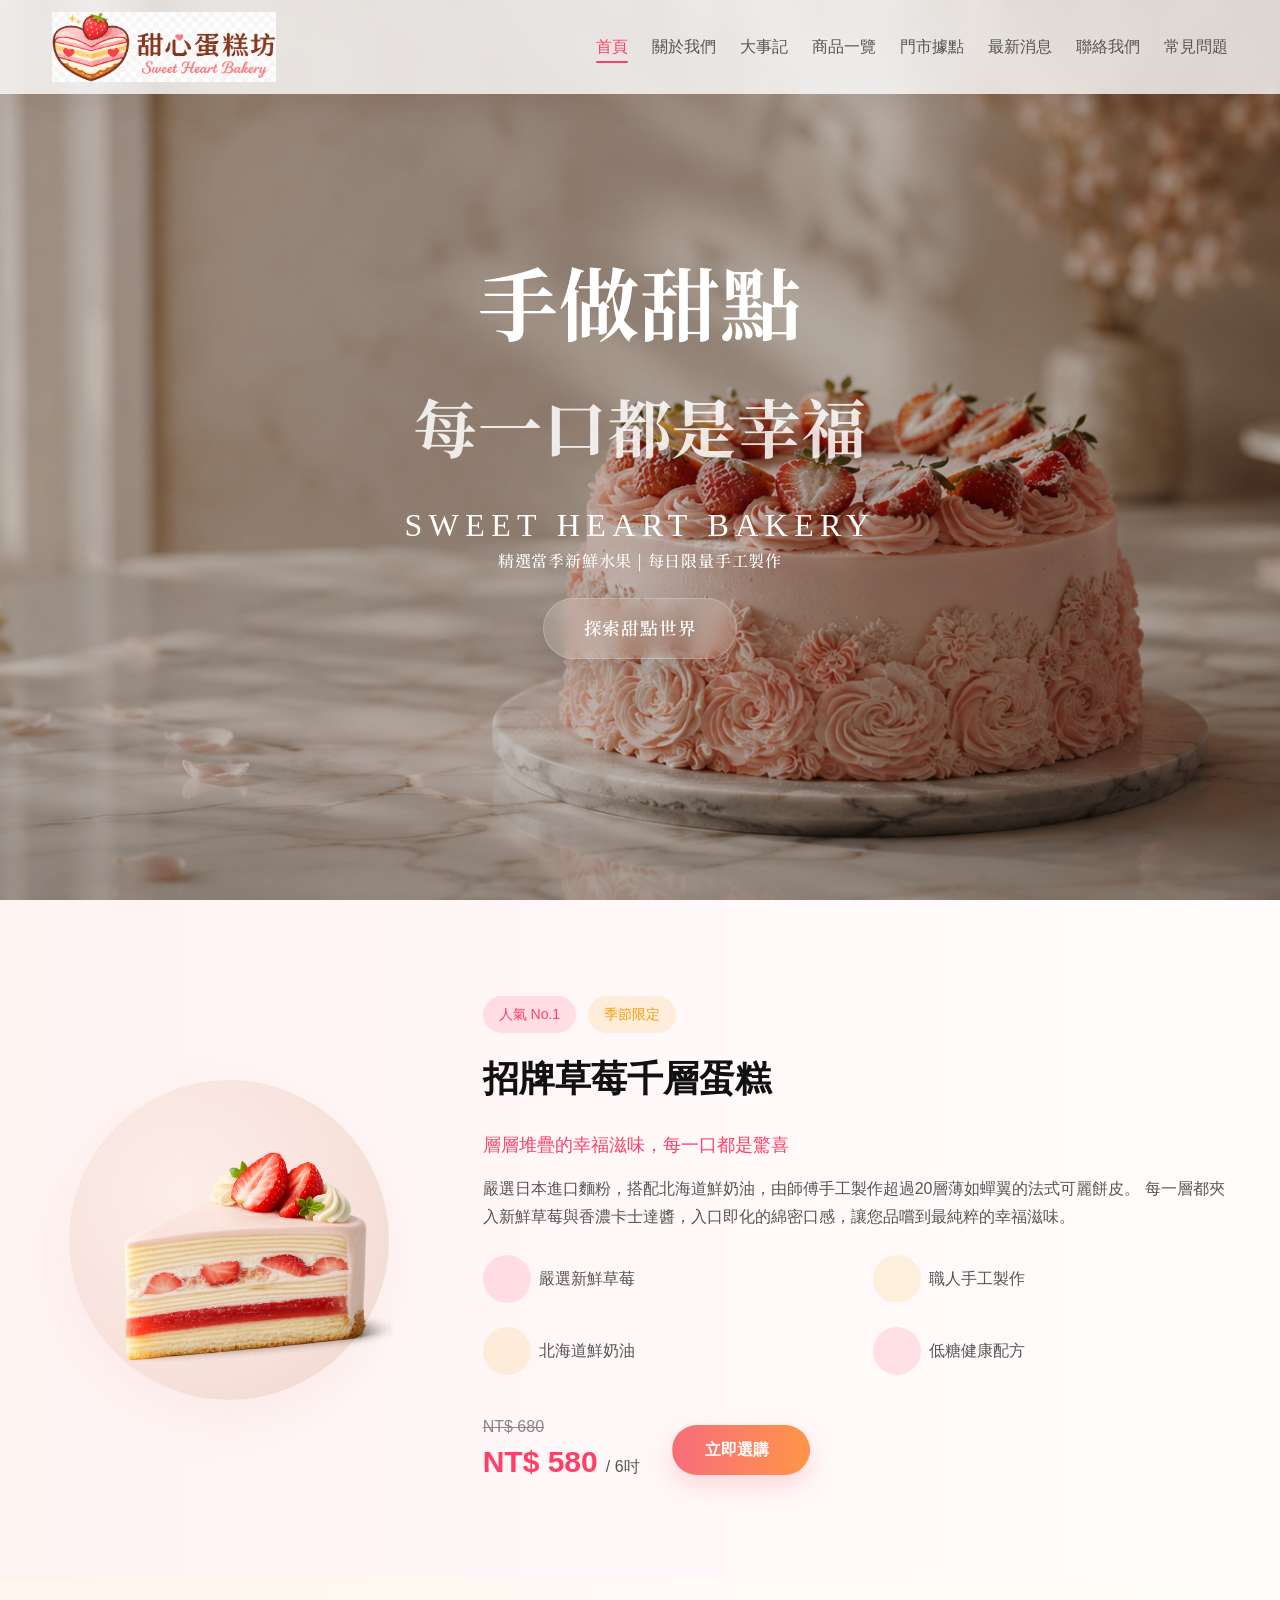
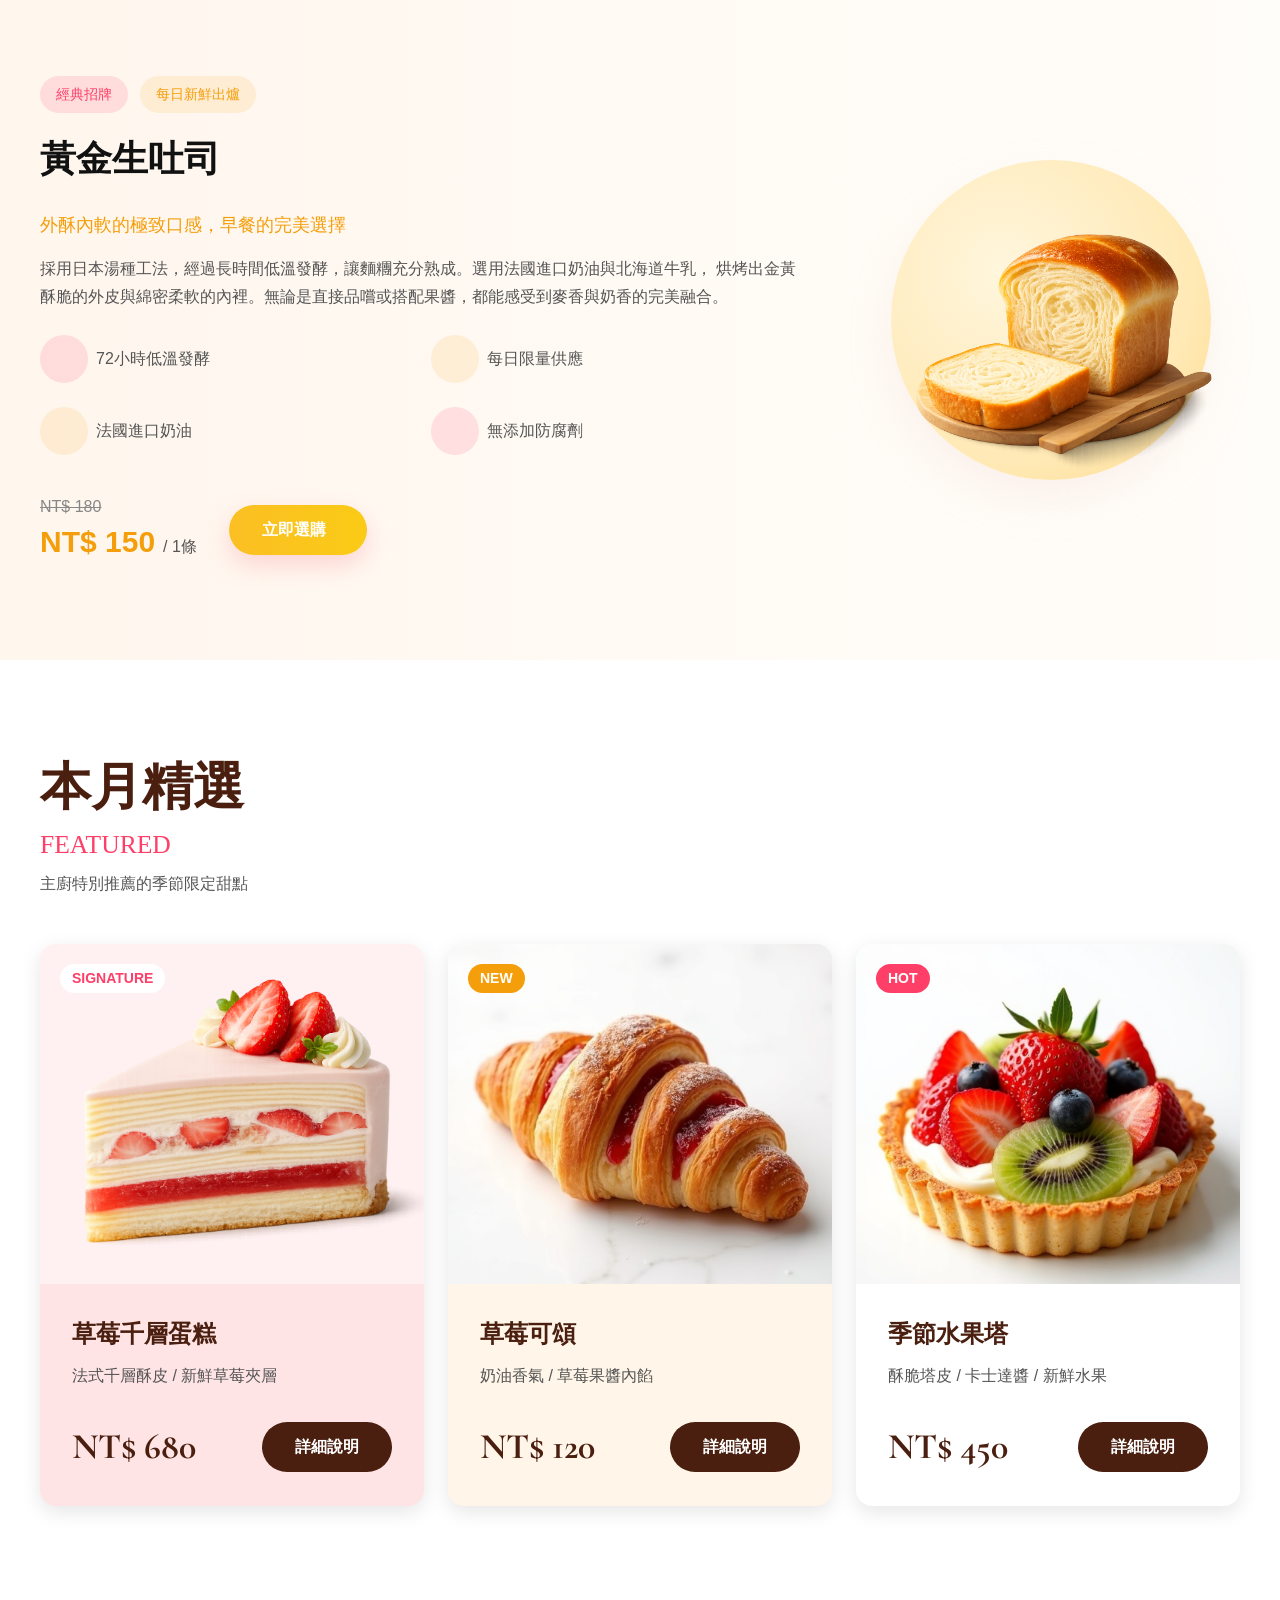
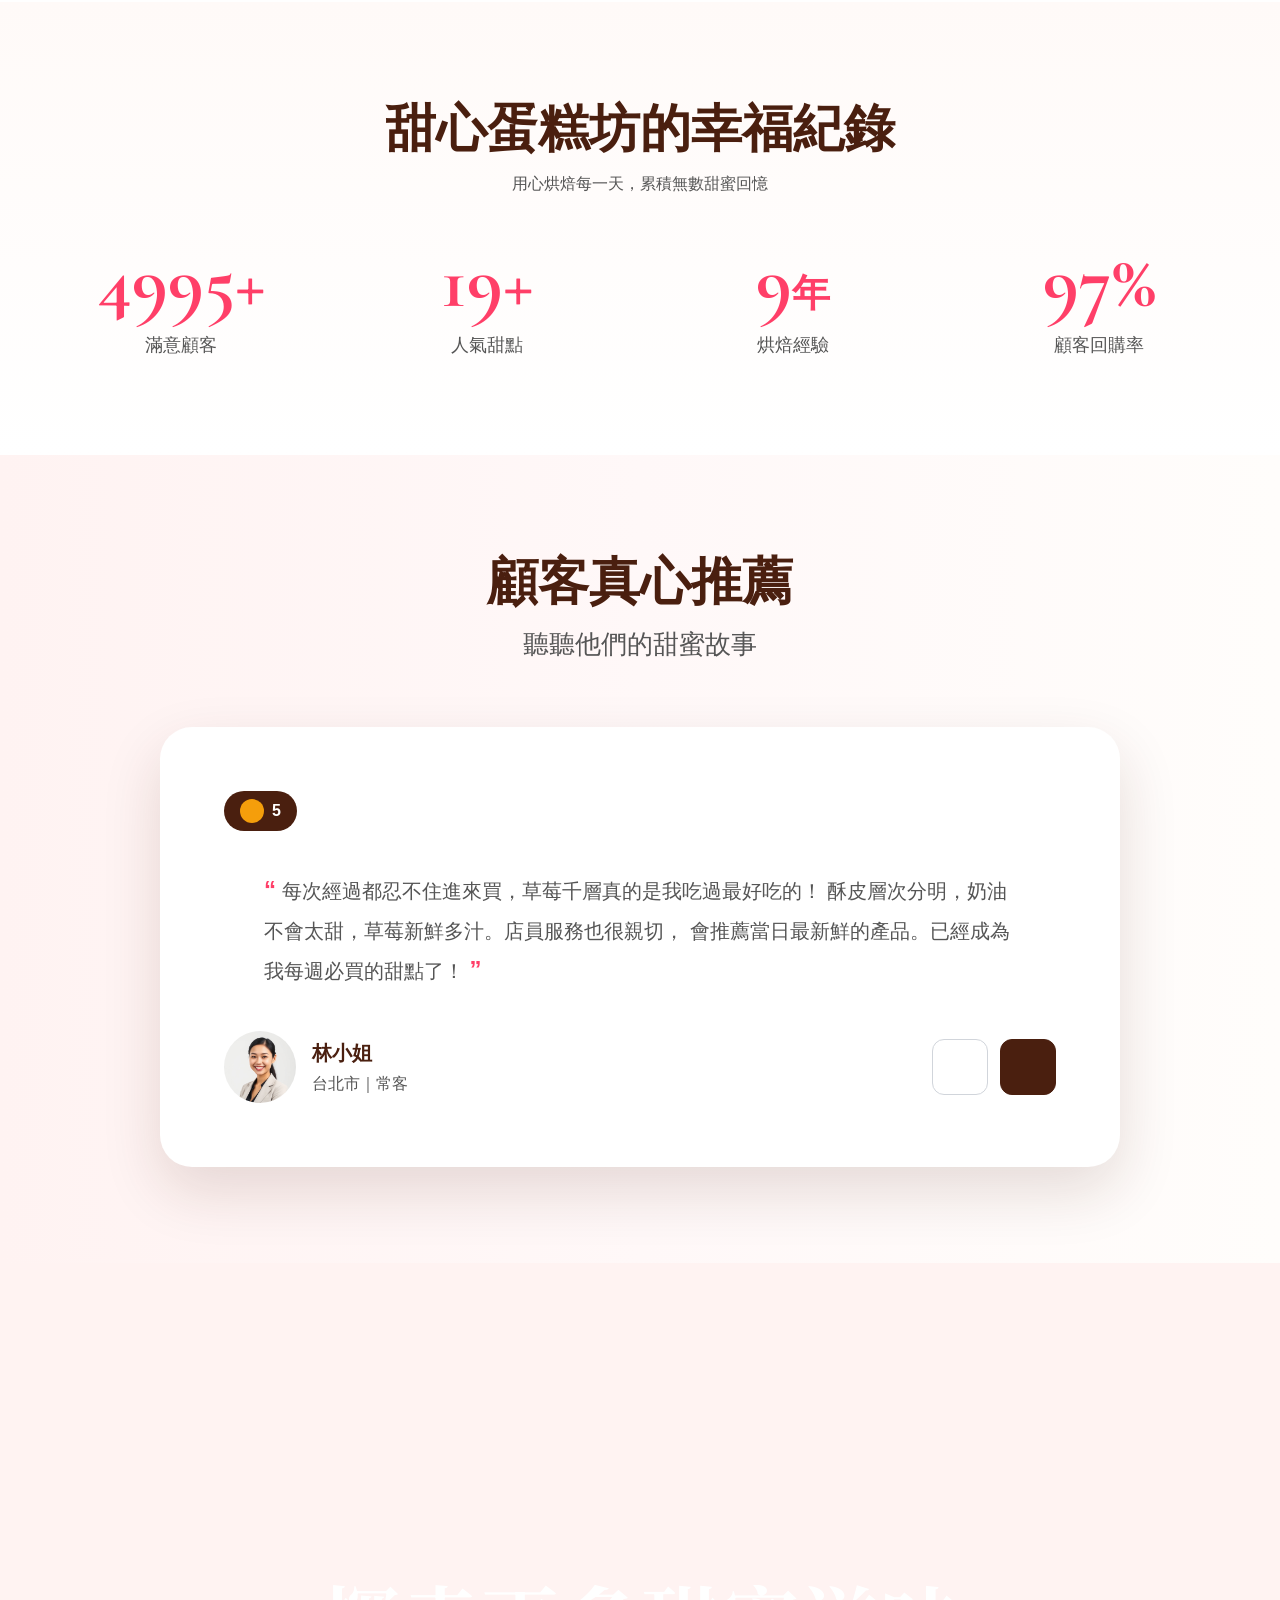
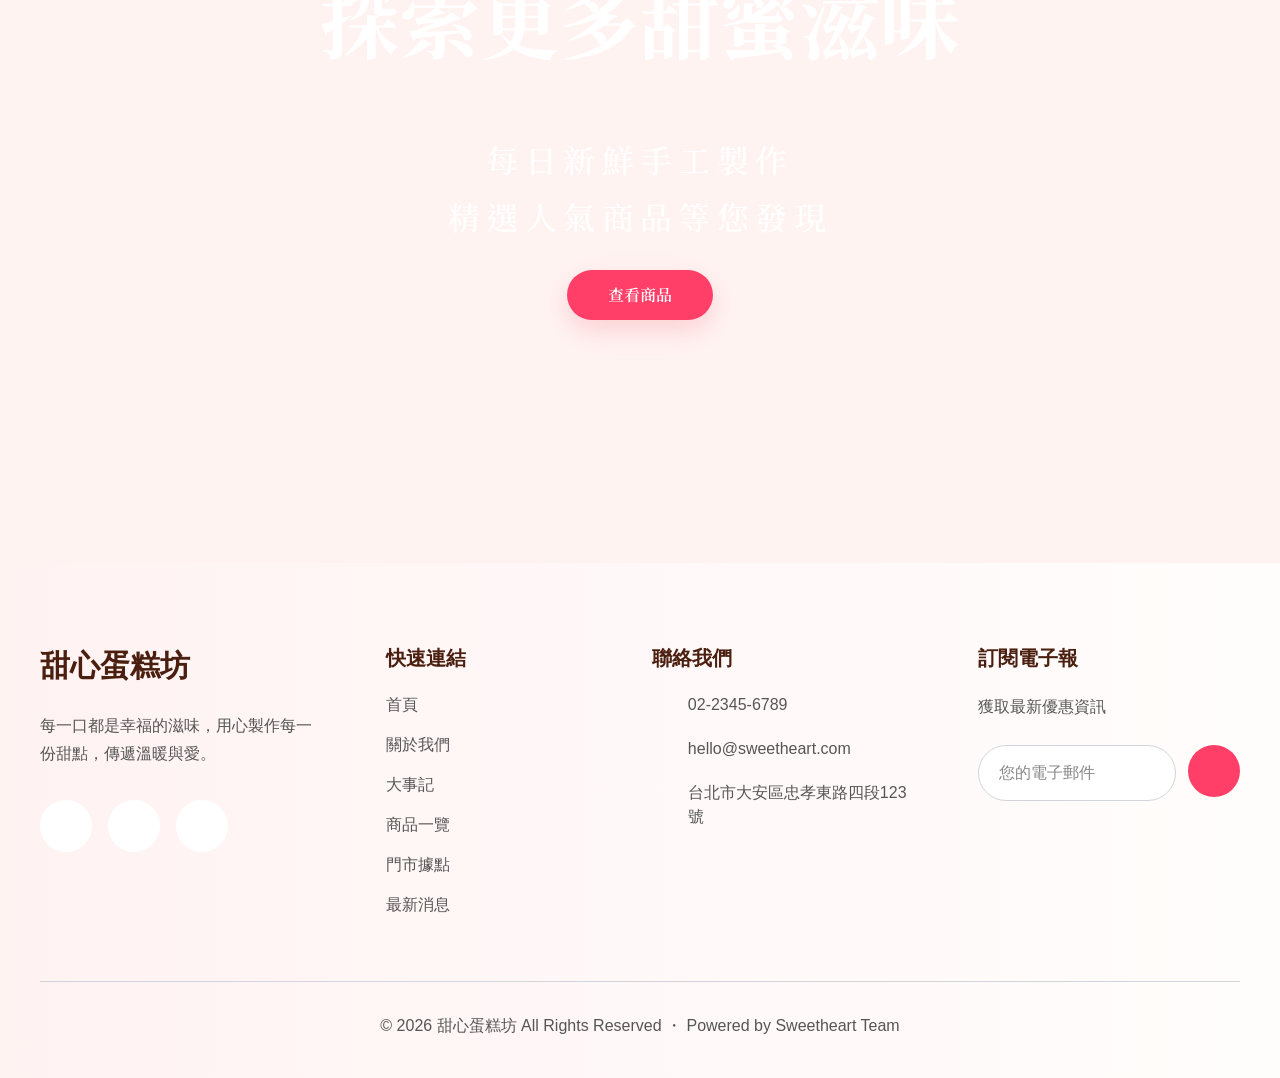
==== index.html @ 7828b0e6 "Sweet Heart Bakery 初始版本2026-06-26" ====
<!doctype html>
<html>

<head>
  <meta charset="utf-8">
  <title>甜心蛋糕坊｜Sweet Heart Bakery</title>
  <link rel="icon" href="images/logo-icon.png" type="image/x-icon">

  <!-- Google Font(下面這兩句意思是:等等要去 Google Fonts 拿東西，先幫我建立連線吧～) -->
  <link rel="preconnect" href="https://fonts.googleapis.com">
  <link rel="preconnect" href="https://fonts.gstatic.com" crossorigin>

  <!-- Google Font思源宋體 -->
  <link href="https://fonts.googleapis.com/css2?family=Noto+Serif+TC:wght@200..900&display=swap" rel="stylesheet">

  <!-- Google Font Playfair Display SC -->
  <link
    href="https://fonts.googleapis.com/css2?family=Cormorant+Garamond:ital,wght@0,700;1,700&family=Playfair+Display+SC:ital,wght@0,400;0,700;0,900;1,400;1,700;1,900&display=swap"
    rel="stylesheet">

  <!-- Google Font Cormorant Garamond -->
  <link href="https://fonts.googleapis.com/css2?family=Cormorant+Garamond:ital,wght@0,300..700;1,300..700&display=swap"
    rel="stylesheet">


  <link href="CSS/tokens.css" rel="stylesheet">
  <link href="CSS/base.css" rel="stylesheet">
  <link href="CSS/typography.css" rel="stylesheet">
  <link href="CSS/layout.css" rel="stylesheet">
  <link href="CSS/components.css" rel="stylesheet">
  <link href="CSS/utilities.css" rel="stylesheet">
  <link href="CSS/style.css" rel="stylesheet">

  <!-- Font Awesome icon -->
  <script src="https://kit.fontawesome.com/b0d15683e9.js" crossorigin="anonymous"></script>
  
  <script src="js/main.js" defer></script>

  <!-- 商品資料 -->
  <script src="js/products.js" defer></script>

  <!-- 商品資訊彈出框 -->
  <script src="js/modal.js" defer></script>

    <!-- 顧客評價 -->
  <script src="js/testimonials.js" defer></script>

  <!-- Scroll Reveal 滾動顯示動畫 -->
  <script src="js/scroll-reveal.js" defer></script>

  <!-- 統計數字計數器 -->
  <script src="js/stats-counter.js" defer></script>

  <!-- 有這句在電腦上預覽手機版網頁才能正常顯示 -->
  <meta name="viewport" content="width=device-width, initial-scale=1.0">

</head>

<body>

  <header class="site-header">
    <div class="container">
      <div class="site-header__inner">

        <a href="index.html" class="site-logo">
          <img src="images/logo.png" alt="甜心蛋糕坊">
        </a>

        <!-- 手機版選單切換按鈕 -->
        <button class="site-nav-toggle" type="button" aria-label="開啟選單">
          <span></span>
          <span></span>
          <span></span>
        </button>

        <nav class="site-nav" aria-label="主要導覽">
          <a href="index.html" class="site-nav__brand">
            <img src="images/logo-2.png" alt="甜心蛋糕坊">
          </a>
          <ul class="site-nav__list">
            <li><a href="index.html" class="is-active">首頁</a></li>
            <li><a href="about.html">關於我們</a></li>
            <li><a href="timeline.html">大事記</a></li>
            <li><a href="products.html">商品一覽</a></li>
            <li><a href="shop.html">門市據點</a></li>
            <li><a href="news.html">最新消息</a></li>
            <li><a href="contact.html">聯絡我們</a></li>
            <li><a href="faq.html">常見問題</a></li>
          </ul>

          <div class="site-nav__extra">
            <a href="products.html" class="btn btn-secondary site-nav__cta">
              立即訂購
              <i class="fa-solid fa-arrow-right"></i>
            </a>
            <div class="site-nav__social">
              <p class="site-nav__social-title">
                關注我們
              </p>
              <div class="site-nav__social-links">
                <a href="contact.html" aria-label="Facebook 尚未開放，請先透過聯絡我們詢問">
                  <i class="fa-brands fa-facebook-f"></i>
                </a>
                <a href="contact.html" aria-label="Instagram 尚未開放，請先透過聯絡我們詢問">
                  <i class="fa-brands fa-instagram"></i>
                </a>
                <a href="contact.html" aria-label="LINE 尚未開放，請先透過聯絡我們詢問">
                  <i class="fa-brands fa-line"></i>
                </a>
              </div>
            </div>
            <div class="site-nav__hours">
              <p class="site-nav__hours-title">
                營業時間
              </p>
              <p class="site-nav__hours-time">
                Mon - Sun
              </p>
              <p class="site-nav__hours-time">
                10:00 - 21:00
              </p>
            </div>
          </div>
        </nav>

      </div>
    </div>
  </header>

  <main>
    <!-- Hero -->
    <section>
      <div class="cover-section hero ls-wide ">
        <div class="hero-text">
          <h1 class="hero-title">手做甜點</h1>
          <h2 class="hero-subtitle">每一口都是幸福</h2>
          <p class="font-playfair hero-brand ls-widest">SWEET HEART BAKERY</p>
          <p class="hero-desc">精選當季新鮮水果 | 每日限量手工製作</p>
          <div class="hero-actions">
            <a href="#featured-products--strawberry" class="btn btn-primary rounded-pill glass">
              <i class="fa-solid fa-cake-candles"></i>探索甜點世界
              <i class="fa-solid fa-angle-down"></i>
            </a>
          </div>
        </div>
      </div>
    </section>

    <!-- 招牌草莓千層蛋糕 -->
    <section id="featured-products--strawberry" class="featured-product--strawberry section-lg reveal">
      <div class="container">
        <div class="split featured-product__layout">

          <div class="featured-product__image flex-1">
            <div class="product-circle product-circle--strawberry"></div>
            <img src="images/Strawberry-Crepe-Cake-Slices.png" alt="招牌草莓千層蛋糕">
          </div>

          <div class="featured-product__content flex-2">

            <div class="row gap-3">
              <span class="tag tag--primary--soft tag--text-primary">人氣&nbsp;No.1</span>
              <span class="tag tag--secondary--soft tag--text-secondary">季節限定</span>
            </div>

            <div class="featured-product__text">
              <h3 class="heading text-4xl mb-4">招牌草莓千層蛋糕</h3>
              <p class="text-lg fw-medium text-brand-primary">層層堆疊的幸福滋味，每一口都是驚喜</p>
              <p class="text-secondary lh-loose">嚴選日本進口麵粉，搭配北海道鮮奶油，由師傅手工製作超過20層薄如蟬翼的法式可麗餅皮。
                每一層都夾入新鮮草莓與香濃卡士達醬，入口即化的綿密口感，讓您品嚐到最純粹的幸福滋味。</p>
            </div>

            <ul class="product-features grid grid-2">
              <li><span class="feature-icon feature-icon--primary"><i class="fa-solid fa-seedling"></i></span>嚴選新鮮草莓
              </li>
              <li><span class="feature-icon feature-icon--secondary"><i
                    class="fa-solid fa-hand-holding-heart"></i></span>職人手工製作</li>
              <li><span class="feature-icon feature-icon--secondary"><i class="fa-solid fa-award"></i></span>北海道鮮奶油</li>
              <li><span class="feature-icon feature-icon--primary"><i class="fa-solid fa-heart"></i></span>低糖健康配方</li>
            </ul>

            <div class="featured-product__purchase">
              <div class="product-price">
                <span class="product-price__original">
                  NT$ 680
                </span>

                <div class="product-price__current">
                  <span class="product-price__amount text-brand-primary">
                    NT$ 580
                  </span>

                  <span class="product-price__size">
                    / 6吋
                  </span>
                </div>
              </div>

              <a href="products.html" class="btn btn-primary btn-gradient btn-gradient--strawberry">
                立即選購
                <i class="fa-solid fa-arrow-right"></i>
              </a>
            </div>
          </div>
        </div>
      </div>
    </section>

    <!-- 黃金生吐司 -->
    <section class="featured-product--toast section-lg reveal">
      <div class="container">
        <div class="split split-reverse featured-product__layout">

          <div class="featured-product__image flex-1">
            <div class="product-circle product-circle--toast"></div>
            <img src="images/Golden-Toast.png" alt="黃金生吐司">
          </div>

          <div class="featured-product__content flex-2">

            <div class="row gap-3">
              <span class="tag tag--primary--soft tag--text-primary">經典招牌</span>
              <span class="tag tag--secondary--soft tag--text-secondary">每日新鮮出爐</span>
            </div>

            <div class="featured-product__text">
              <h3 class="heading text-4xl mb-4">黃金生吐司</h3>
              <p class="text-lg fw-medium text-brand-secondary">外酥內軟的極致口感，早餐的完美選擇</p>
              <p class="text-secondary lh-loose">採用日本湯種工法，經過長時間低溫發酵，讓麵糰充分熟成。選用法國進口奶油與北海道牛乳，
                烘烤出金黃酥脆的外皮與綿密柔軟的內裡。無論是直接品嚐或搭配果醬，都能感受到麥香與奶香的完美融合。</p>
            </div>

            <ul class="product-features grid grid-2">
              <li><span class="feature-icon feature-icon--primary"><i
                    class="fa-solid fa-alarm-clock"></i></span>72小時低溫發酵
              </li>
              <li><span class="feature-icon feature-icon--secondary"><i class="fa-solid fa-sun"></i></span>每日限量供應</li>
              <li><span class="feature-icon feature-icon--secondary"><i class="fa-solid fa-award"></i></span>法國進口奶油</li>
              <li><span class="feature-icon feature-icon--primary"><i class="fa-solid fa-wheat-awn"></i></span>無添加防腐劑
              </li>
            </ul>

            <div class="featured-product__purchase">
              <div class="product-price">
                <span class="product-price__original">
                  NT$ 180
                </span>

                <div class="product-price__current">
                  <span class="product-price__amount text-brand-secondary">
                    NT$ 150
                  </span>

                  <span class="product-price__size">
                    / 1條
                  </span>
                </div>
              </div>

              <a href="products.html" class="btn btn-primary btn-gradient btn-gradient--toast">
                立即選購
                <i class="fa-solid fa-arrow-right"></i>
              </a>
            </div>
          </div>
        </div>
      </div>
    </section>

    <!-- 本月精選 -->
    <section class="monthly-featured section-lg reveal">
      <div class="container">

        <div class="monthly-featured__header">
          <h2 class="heading section-title">本月精選</h2>
          <p class="font-playfair monthly-featured__en">FEATURED</p>
          <p class="monthly-featured__desc">主廚特別推薦的季節限定甜點</p>
        </div>

        <div class="grid grid-3">
          <article class="product-card product-card--pink" data-product="layer-cake-strawberry">
            <span class="product-card__tag tag--white tag--text-primary">SIGNATURE</span>

            <div class="product-card__image">
              <img src="images/Strawberry-Crepe-Cake-Slices.png" alt="草莓千層蛋糕">
            </div>

            <div class="product-card__body">
              <h3 class="product-card__title">草莓千層蛋糕</h3>
              <p class="product-card__desc">法式千層酥皮 / 新鮮草莓夾層</p>

              <div class="product-card__footer">
                <span class="product-card__price">NT$ 680</span>
                <button type="button" class="btn btn-primary product-card__btn">詳細說明</button>
              </div>
            </div>
          </article>

          <article class="product-card product-card--cream" data-product="croissant-strawberry">
            <span class="product-card__tag tag--secondary-solid tag--text-white">NEW</span>

            <div class="product-card__image">
              <img src="images/Strawberry-Croissant.jpg" alt="草莓可頌">
            </div>

            <div class="product-card__body">
              <h3 class="product-card__title">草莓可頌</h3>
              <p class="product-card__desc">奶油香氣 / 草莓果醬內餡</p>

              <div class="product-card__footer">
                <span class="product-card__price">NT$ 120</span>
                <button type="button" class="btn btn-primary product-card__btn">詳細說明</button>
              </div>
            </div>
          </article>

          <article class="product-card" data-product="tower-seasonal-fruit">
            <span class="product-card__tag tag--primary-solid tag--text-white">HOT</span>

            <div class="product-card__image">
              <img src="images/Seasonal-fruit-tower.jpg" alt="季節水果塔">
            </div>

            <div class="product-card__body">
              <h3 class="product-card__title">季節水果塔</h3>
              <p class="product-card__desc">酥脆塔皮 / 卡士達醬 / 新鮮水果</p>

              <div class="product-card__footer">
                <span class="product-card__price">NT$ 450</span>
                <button type="button" class="btn btn-primary product-card__btn">詳細說明</button>
              </div>
            </div>
          </article>

        </div>
      </div>
    </section>

    <!-- 統計數字 -->
    <section class="stats section-lg">
      <div class="container">

        <div class="stats__header text-center">
          <h2 class="heading section-title">
            甜心蛋糕坊的<span class="mobile-break">幸福紀錄</span>
          </h2>

          <p class="stats__desc text-secondary">
            用心烘焙每一天，累積無數甜蜜回憶
          </p>
        </div>

        <div class="grid grid-4 stats__grid">

          <article class="stats-card">
            <div class="stats-card__number stats-card__number--plus" data-target="5000">
              0
            </div>
            <p class="stats-card__label">滿意顧客</p>
          </article>

          <article class="stats-card">
            <div class="stats-card__number stats-card__number--plus" data-target="20">
              0
            </div>
            <p class="stats-card__label">人氣甜點</p>
          </article>

          <article class="stats-card">
            <div class="stats-card__number stats-card__number--year" data-target="10">
              0
            </div>
            <p class="stats-card__label">烘焙經驗</p>
          </article>

          <article class="stats-card">
            <div class="stats-card__number stats-card__number--percent" data-target="98">
              0
            </div>
            <p class="stats-card__label">顧客回購率</p>
          </article>

        </div>

      </div>
    </section>

    <!-- 顧客評價 -->
    <section class="testimonials section-lg reveal">
      <div class="container">

        <div class="testimonials__header text-center">
          <h2 class="heading section-title">顧客真心推薦</h2>
          <p class="testimonials__desc text-secondary">聽聽他們的甜蜜故事</p>
        </div>

        <article class="testimonial-card">
          <div class="testimonial-card__rating">
            <span class="testimonial-card__star">
              <i class="fa-solid fa-star"></i>
            </span>
            <span id="testimonial-rating">5</span>
          </div>

          <blockquote id="testimonial-text" class="testimonial-card__text">
            每次經過都忍不住進來買，草莓千層真的是我吃過最好吃的！
            酥皮層次分明，奶油不會太甜，草莓新鮮多汁。店員服務也很親切，
            會推薦當日最新鮮的產品。已經成為我每週必買的甜點了！
          </blockquote>

          <div class="testimonial-card__footer between">
            <div class="testimonial-customer">
              <img id="testimonial-avatar" class="testimonial-customer__avatar" src="images/customer-01.jpg"
                alt="顧客林小姐">

              <div>
                <h3 id="testimonial-name" class="testimonial-customer__name">林小姐</h3>
                <p id="testimonial-meta" class="testimonial-customer__meta text-secondary">台北市｜常客</p>
              </div>
            </div>

            <div class="testimonial-controls row gap-3">
              <button id="testimonial-prev" class="testimonial-control" type="button" aria-label="上一則推薦">
                <i class="fa-solid fa-arrow-left"></i>
              </button>

              <button id="testimonial-next" class="testimonial-control testimonial-control--next" type="button"
                aria-label="下一則推薦">
                <i class="fa-solid fa-arrow-right"></i>
              </button>
            </div>
          </div>
        </article>

      </div>
    </section>

    <!-- 首頁 CTA 區塊 (Call To Action) 引導購買  (目前暫無購買選項) -->
    <section class="cover-section cta-banner section-lg">
      <div class="container">
        <div class="cta-banner-text">
          <h1 class="cta-banner-title">探索更多甜蜜滋味</h1>
          <p class="cta-banner-subtitle">每日新鮮手工製作</p>
          <p class="cta-banner-subtitle">精選人氣商品等您發現</p>
          <div class="cta-banner-actions">
            <a href="products.html" class="btn btn-primary rounded-pill btn-gradient">
              <i class="fa-solid fa-cake-candles"></i>查看商品
              <i class="fa-solid fa-angle-right"></i>
            </a>
          </div>
        </div>
      </div>
    </section>
  </main>

  <!-- 頁尾 -->
  <footer class="site-footer">
    <div class="container">

      <div class="site-footer__grid">

        <div class="site-footer__brand">
          <h2 class="site-footer__title">甜心蛋糕坊</h2>
          <p class="site-footer__desc">
            每一口都是幸福的滋味，用心製作每一份甜點，傳遞溫暖與愛。
          </p>

          <div class="site-footer__socials">
            <a href="contact.html" aria-label="Facebook 尚未開放，請先透過聯絡我們詢問"><i class="fa-brands fa-facebook-f"></i></a>
            <a href="contact.html" aria-label="Instagram 尚未開放，請先透過聯絡我們詢問"><i class="fa-brands fa-instagram"></i></a>
            <a href="contact.html" aria-label="LINE 尚未開放，請先透過聯絡我們詢問"><i class="fa-brands fa-line"></i></a>
          </div>
        </div>

        <div>
          <h3 class="site-footer__heading">快速連結</h3>
          <ul class="site-footer__links">
            <li><a href="index.html">首頁</a></li>
            <li><a href="about.html">關於我們</a></li>
            <li><a href="timeline.html">大事記</a></li>
            <li><a href="products.html">商品一覽</a></li>
            <li><a href="shop.html">門市據點</a></li>
            <li><a href="news.html">最新消息</a></li>
          </ul>
        </div>

        <div>
          <h3 class="site-footer__heading">聯絡我們</h3>
          <ul class="site-footer__contact">
            <li><i class="fa-solid fa-phone"></i><span>02-2345-6789</span></li>
            <li><i class="fa-regular fa-envelope"></i><span>hello@sweetheart.com</span></li>
            <li><i class="fa-solid fa-location-dot"></i><span>台北市大安區忠孝東路四段123號</span></li>
          </ul>
        </div>

        <div>
          <h3 class="site-footer__heading">訂閱電子報</h3>
          <p class="site-footer__desc">獲取最新優惠資訊</p>

          <form class="site-footer__form">
            <input class="site-footer__input" type="email" placeholder="您的電子郵件">
            <button type="submit" aria-label="送出訂閱">
              <i class="fa-solid fa-arrow-right"></i>
            </button>
          </form>
        </div>

      </div>

      <div class="site-footer__bottom">
        © 2026 甜心蛋糕坊 All Rights Reserved ・ Powered by Sweetheart Team
      </div>

    </div>
  </footer>

  <!-- 電子報訂閱成功提示框 -->
  <div class="newsletter-modal" id="newsletter-modal" aria-hidden="true">
    <div class="newsletter-modal__overlay"></div>
    <div class="newsletter-modal__content">
      <button class="newsletter-modal__close" type="button" aria-label="關閉通知">
        <i class="fa-solid fa-xmark"></i>
      </button>
      <div class="newsletter-modal__icon">🍓</div>
  
      <h2 class="newsletter-modal__title">感謝訂閱！</h2>
      <p class="newsletter-modal__text">
        新品上市與優惠資訊將第一時間通知您。
      </p>
      <button class="btn btn-primary newsletter-modal__btn" type="button">
        確定
      </button>
    </div>
  </div>

  <!-- Product Modal 商品詳細視窗 -->
  <div class="modal" id="product-modal" aria-hidden="true">

    <!-- 背景遮罩 -->
    <div class="modal__overlay"></div>

    <!-- Modal內容 -->
    <div class="modal__content">


      <!-- 關閉按鈕 -->
      <button type="button" class="modal__close" aria-label="關閉視窗">
        <i class="fa-solid fa-xmark"></i>
      </button>

      <!-- 左側圖片 -->
      <div class="modal__image">
        <img id="modal-image" src="" alt="">
      </div>

      <!-- 右側內容 -->
      <div class="modal__body">
        <h2 id="modal-title" class="modal__title">
        </h2>
        <p id="modal-subtitle" class="modal__subtitle">
        </p>

        <!-- 尺寸 -->
        <div class="modal__size">
          <span id="modal-size" class="tag tag--primary--soft tag--text-primary">
          </span>
        </div>

        <!-- 價格 -->
        <p id="modal-price" class="modal__price">
        </p>

        <!-- 商品說明 -->
        <div class="modal__section">
          <h3 class="modal__section-title">
            <i class="fa-solid fa-circle-info"></i>
            商品說明
          </h3>
          <p id="modal-description" class="modal__description">
          </p>
        </div>

        <!-- 主要成分 -->
        <div class="modal__section">
          <h3 class="modal__section-title">
            <i class="fa-solid fa-list"></i>
            主要成分
          </h3>
          <div id="modal-ingredients" class="modal__ingredients">
          </div>
        </div>

        <!-- 按鈕 -->
        <div class="modal__actions">

          <a href="contact.html" class="btn btn-secondary">
            <i class="fa-solid fa-cart-shopping"></i>
            預約取貨
          </a>

          <a href="contact.html" class="btn btn-primary">
            <i class="fa-solid fa-envelope-open"></i>
            客製詢問
          </a>

        </div>
      </div>
    </div>
  </div>
</body>

</html>
---- CSS/tokens.css ----
:root {
    /* 字級變數 */
    --text-sm: 0.875rem;
    --text-base: 1rem;
    --text-lg: 1.125rem;
    --text-xl: 1.25rem;
    --text-2xl: 1.5rem;
    --text-3xl: 1.875rem;
    --text-4xl: 2.25rem;
    --text-5xl: 3rem;
    --text-6xl: 4rem;

    /* 字重變數 */
    --fw-regular: 400;
    --fw-medium: 500;
    --fw-semibold: 600;
    --fw-bold: 700;

    /* 行高變數 */
    --lh-tight: 1.2;
    --lh-snug: 1.35;
    --lh-normal: 1.5;
    --lh-loose: 1.75;

    /* 字距變數 */
    --ls-tightest: -0.04em;
    --ls-tight: -0.02em;
    --ls-normal: 0;
    --ls-wide: 0.05em;
    --ls-wider: 0.1em;
    --ls-widest: 0.2em;

    /* 字體變數 */
    --font-sans: "Noto Sans TC", "PingFang TC", sans-serif;
    --font-serif: "Noto Serif TC", serif;

    /* 文字顏色變數 */
    /* 主要文字 */
    --text-primary: #111111;

    /* 次要文字 */
    --text-secondary: #555555;

    /* 輔助說明 */
    --text-muted: #888888;

    /* 深底用 */
    --text-inverse: #ffffff;

    /* 柔和白字 */
    --text-white-soft: rgba(255, 255, 255, 0.85);

    /* 更淡白字 */
    --text-white-muted: rgba(255, 255, 255, 0.7);


    /* 間距數值,1rem=16px */
    --space-0: 0;
    --space-1: 0.25rem;
    --space-2: 0.5rem;
    --space-3: 0.75rem;
    --space-4: 1rem;
    --space-5: 1.25rem;
    --space-6: 1.5rem;
    --space-8: 2rem;
    --space-10: 2.5rem;
    --space-12: 3rem;
    --space-16: 4rem;
    --space-20: 5rem;
    --space-24: 6rem;


    /* 圓角變數 */
    --radius-none: 0px;
    --radius-xs: 2px;
    --radius-sm: 4px;
    --radius-md: 8px;
    --radius-lg: 12px;
    --radius-xl: 16px;
    --radius-pill: 9999px;

    /* 毛玻璃效果 */
    /* 背景上不透明程度 */
    --glass-bg: rgba(255, 255, 255, 0.12);

    /* 玻璃元件邊緣反光程度 */
    --glass-border: rgba(255, 255, 255, 0.2);

    /* 玻璃模糊程度 */
    --glass-blur-sm: 4px;
    --glass-blur-md: 10px;
    --glass-blur-lg: 20px;


    /* 控件高度變數、按鈕、輸入框等等 */
    --control-h-sm: 36px;
    --control-h-md: 44px;
    --control-h-lg: 52px;

    /* 邊框寬度變數 */
    --border-w: 1px;

    /* 陰影變數 */
    --shadow-sm: 0 1px 2px rgba(0, 0, 0, .06);
    --shadow-md: 0 6px 20px rgba(0, 0, 0, .10);

    /* 網站顏色系統(根據每個網站不同可修改) */
    /* 主要顏色、按鈕色、標題文字色 */
    --color-primary: #ff3f68;
    --color-primary-hover: #f42f5b;
    --color-primary-active: #d91f49;

    --color-secondary: #f59e0b;
    --color-secondary-hover: #ea8a00;
    --color-secondary-active: #c76f00;

    --color-tertiary: #4a1f0f;
    --color-tertiary-hover: #623018;
    --color-tertiary-active: #7a3f1d;


    /* tag淡底顏色 */
    --color-primary-soft: rgba(255, 63, 104, 0.14);
    --color-secondary-soft: rgba(245, 158, 11, 0.12);
    --color-tertiary-soft: rgba(74, 31, 15, 0.12);

    /* 背景色 */
    --color-bg: #fff3f2;
    --color-bg-secondary: #ffe4e6;
    --color-bg-tertiary: #fff5e8;

    /* 邊框顏色 */
    --color-border: #d1d5db;

    /* 焦點環寬度變數:點到的時候會有的框 */
    --focus-ring: 3px;

    /* 全站 focus-visible 顏色(通常用在按Tab鍵出現的框顏色) */
    --color-focus: rgba(244, 63, 94, 0.35);

    /* 小亮點顏色 */
    --color-accent: #a855f7;
    --color-accent-secondary: #14b8a6;

    /* 其他顏色 */
    --color-danger: #ef4444;
    --color-warning: #f59e0b;
    --color-success: #10b981;

    /* 表單提示字顏色 */
    --color-placeholder: #9a9a9a;

    /* 表單 disabled 背景色 */
    --color-disabled-bg: #f6f6f6;



    --white: #ffffff;
    --black: #000000;

    /* container內距 */
    --container-padding: var(--space-4);
    /* 手機 */
}

@media (min-width: 768px) {
    :root {
        --container-padding: var(--space-6);
        /* 平板 */
    }
}

@media (min-width: 1024px) {
    :root {
        --container-padding: var(--space-8);
        /* 桌機 */
    }
}

@media (min-width: 1280px) {
    :root {
        --container-padding: var(--space-10);
        /* 大桌機 */
    }
}
---- CSS/base.css ----
/* base.css：全站起跑線（不靠 class 也要成立） */

html {
    box-sizing: border-box;
    -webkit-text-size-adjust: 100%;

    /* 滾動行為:平滑 */
    scroll-behavior: smooth;
}

*,
*::before,
*::after {
    box-sizing: inherit;
}

body {
    min-height: 100vh;

    margin: 0;
    padding: 0;

    font-family: var(--font-sans);
    font-weight: var(--fw-regular);
    line-height: var(--lh-normal);

    color: var(--text-primary);
    background: var(--color-bg);
}

/* 常見文字元素：避免預設 margin 把版面撐爆 */
h1,
h2,
h3,
h4,
h5,
h6,
p {
    margin: 0;
}

/* 列表：避免預設縮排干擾 layout（要不要點點你可以再決定） */
ul,
ol {
    margin: 0;
    padding: 0;
    list-style: none;
}

/* 圖片/媒體：避免爆版 + 去掉底部神秘空白 */
img,
svg,
video,
canvas {
    max-width: 100%;
    height: auto;
    display: block;
}

/* 表單元素：跟文字一致（你 components.css 已經寫得很完整，這裡只做基底） */
button,
input,
select,
textarea {
    font: inherit;
    color: inherit;
}

/* 連結：先統一基底（是否底線由 typography / utilities 決定） */
a {
    color: inherit;
    text-decoration: none;
}

/* 表格：常見預設 */
table {
    border-collapse: collapse;
}

/* 鍵盤焦點：全站一致的可用性基底
   元件若有更細緻的 focus（例如 .btn:focus-visible），會覆蓋這個 */
:focus-visible {
    outline: var(--focus-ring) solid var(--color-focus);
    outline-offset: 2px;
}

/* 尊重使用者偏好：減少動畫（你 btn/card 有 transition，這樣會更友善） */
@media (prefers-reduced-motion: reduce) {

    *,
    *::before,
    *::after {
        animation-duration: 0.01ms !important;
        animation-iteration-count: 1 !important;
        transition-duration: 0.01ms !important;
        scroll-behavior: auto !important;
    }
}
---- CSS/typography.css ----
/* 字級樣式 */
.text-sm {
    font-size: var(--text-sm);
}

.text-base {
    font-size: var(--text-base);
}

.text-lg {
    font-size: var(--text-lg);
}

.text-xl {
    font-size: var(--text-xl);
}

.text-2xl {
    font-size: var(--text-2xl);
}

.text-3xl {
    font-size: var(--text-3xl);
}

.text-4xl {
    font-size: var(--text-4xl);
}

.text-5xl {
    font-size: var(--text-5xl);
}

.text-6xl {
    font-size: var(--text-6xl);
}

/* 字重樣式 */
.fw-regular {
    font-weight: var(--fw-regular);
}

.fw-medium {
    font-weight: var(--fw-medium);
}

.fw-semibold {
    font-weight: var(--fw-semibold);
}

.fw-bold {
    font-weight: var(--fw-bold);
}

/* 行高樣式 */
.lh-tight {
    line-height: var(--lh-tight);
}

.lh-snug {
    line-height: var(--lh-snug);
}

.lh-normal {
    line-height: var(--lh-normal);
}

.lh-loose {
    line-height: var(--lh-loose);
}

/* 字距樣式 */
.ls-tightest {
    letter-spacing: var(--ls-tightest);
}

.ls-tight {
    letter-spacing: var(--ls-tight);
}

.ls-normal {
    letter-spacing: var(--ls-normal);
}

.ls-wide {
    letter-spacing: var(--ls-wide);
}

.ls-wider {
    letter-spacing: var(--ls-wider);
}

.ls-widest {
    letter-spacing: var(--ls-widest);
}

/* 字體樣式 */
.font-sans {
    font-family: var(--font-sans);
}

.font-serif {
    font-family: var(--font-serif);
}

/* 文字顏色樣式 */
.text-primary {
    color: var(--text-primary);
}

.text-secondary {
    color: var(--text-secondary);
}

.text-muted {
    color: var(--text-muted);
}

.text-inverse {
    color: var(--text-inverse);
}

/* 標題文字顏色 */
.text-brand-primary {
    color: var(--color-primary);
}

.text-brand-secondary {
    color: var(--color-secondary);
}

.text-brand-tertiary {
    color: var(--color-tertiary);
}

/* 文字對齊樣式 */
.text-left {
    text-align: left;
}

.text-center {
    text-align: center;
}

.text-right {
    text-align: right;
}

/* 文字大小寫樣式 */
.tt-none {
    text-transform: none;
}

.tt-upper {
    text-transform: uppercase;
}

.tt-cap {
    text-transform: capitalize;
}

/* 文字裝飾樣式 */
.td-none {
    text-decoration: none;
}

.td-underline {
    text-decoration: underline;
}

/* 文字基底：大多數段落/標題都適用 */
.text {
    font-family: var(--font-sans);
    font-weight: var(--fw-regular);
    line-height: var(--lh-normal);
    color: var(--text-primary);
}

/* 標題基底 */
.heading {
    font-family: var(--font-sans);
    font-weight: var(--fw-bold);
    line-height: var(--lh-tight);
    color: var(--text-primary);
}
---- CSS/layout.css ----
/* 放flex、grid、spacing等等*/

/* 斷點 Breakpoints (當作註解參考)
    sm: 640px
    md: 768px
    lg: 1024px
    xl: 1280px */

/* Container 容器（限制內容寬度 + 置中）讓內容不會貼在邊邊 */
.container-sm {
    width: min(720px, 100%);
}

.container {
    width: min(1360px, 100%);
}

.container-lg {
    width: min(1280px, 100%);
}

.container-xl {
    width: min(1440px, 100%);
}

[class^="container"] {
    margin-inline: auto;
    padding-inline: var(--container-padding);
}

/* 排版 */
/* 單純讓內容水平置中（常用在按鈕列/標題區） */
.center {
    display: flex;
    justify-content: center;
}

/* 水平＋垂直置中（例如空狀態、loading） */
.center-both {
    display: grid;
    place-items: center;
}

/* 直向堆疊（上到下） */
.col {
    display: flex;
    flex-direction: column;
}

/* 一排橫向排（可換行），例如 tag、按鈕、icon 列 */
.row {
    display: flex;
    flex-wrap: wrap;
    align-items: center;
}

/* 兩端對齊：左邊一組、右邊一組（header 很常用） */
.between {
    display: flex;
    align-items: center;
    justify-content: space-between;
    gap: var(--space-4);
}

/* Split 左右切版 */
.split {
    display: flex;
    gap: var(--space-8);
}

/* Split 裡面的比例（配合 split 使用）(欄位裡有幾份) */
.flex-1 {
    flex: 1;
}

.flex-2 {
    flex: 2;
}

.flex-3 {
    flex: 3;
}

/* 需要「上下對齊文字起點」時（圖左文右常會用）搭配 split */
.split-top {
    align-items: flex-start;
}

/* 需要反過來：文字左、圖右（不用改 HTML） */
.split-reverse {
    flex-direction: row-reverse;
}

/* Grid 常用欄位（做卡片牆、商品列表超常用） */
.grid {
    display: grid;
    gap: var(--space-6);
}

/* 固定幾欄（桌機） */
.grid-2 {
    grid-template-columns: repeat(2, minmax(0, 1fr));
}

.grid-3 {
    grid-template-columns: repeat(3, minmax(0, 1fr));
}

.grid-4 {
    grid-template-columns: repeat(4, minmax(0, 1fr));
}

/* 自動適應卡片寬度（做商品卡超好用） */
.grid-auto-240 {
    grid-template-columns: repeat(auto-fit, minmax(240px, 1fr));
}

.grid-auto-280 {
    grid-template-columns: repeat(auto-fit, minmax(280px, 1fr));
}

/* Section 區塊間距（上下留白） */
.section-sm {
    padding-block: var(--space-10);
}

.section-md {
    padding-block: var(--space-16);
}

.section-lg {
    padding-block: var(--space-24);
}

/* RWD：平板（≤1024px） */
/* split：左右排版 → 上下堆疊 */
@media (max-width: 1024px) {
    .split {
        flex-direction: column;
        gap: var(--space-6);
    }
}

/* RWD：平板（≤1024px） */
/* grid：3欄 / 4欄 → 2欄 */
@media (max-width: 1024px) {

    .grid-3,
    .grid-4 {
        grid-template-columns: repeat(2, minmax(0, 1fr));
    }
}

/* RWD：手機（≤768px） */
/* grid：全部欄數 → 1欄 */
@media (max-width: 768px) {

    .grid-2,
    .grid-3,
    .grid-4 {
        grid-template-columns: 1fr;
    }
}
---- CSS/components.css ----
.btn {
    min-height: var(--control-h-md);
    padding: var(--space-3) var(--space-8);
    border-radius: var(--radius-pill);

    border: var(--border-w) solid transparent;
    color: var(--text-inverse);

    display: inline-flex;
    align-items: center;
    justify-content: center;
    gap: var(--space-2);

    font: inherit;
    font-weight: 600;
    cursor: pointer;
    user-select: none;

    transition: transform .05s ease, background .15s ease, box-shadow .15s ease;
}

.btn:active {
    transform: translateY(1px);
}

.btn:disabled {
    opacity: .5;
    cursor: not-allowed;
    transform: none;
}

/* focus（鍵盤友善） */
.btn:focus-visible {
    outline: var(--focus-ring) solid var(--color-focus);
    outline-offset: 2px;
}

/* 第一種按鈕顏色 */
.btn-primary {
    background: var(--color-primary);
}

.btn-primary:hover {
    background: var(--color-primary-hover);
}

.btn-primary:active {
    background: var(--color-primary-active);
}

/* 第二種按鈕顏色 */

.btn-secondary {
    background: var(--color-secondary);
}

.btn-secondary:hover {
    background: var(--color-secondary-hover);
}

.btn-secondary:active {
    background: var(--color-secondary-active);
}

/* 第三種按鈕顏色 */

.btn-tertiary {
    background: var(--color-tertiary);
}

.btn-tertiary:hover {
    background: var(--color-tertiary-hover);
}

.btn-tertiary:active {
    background: var(--color-tertiary-active);
}

/* 可以選擇不同尺寸的按鈕:更小、更大 */
.btn--sm {
    min-height: var(--control-h-sm);
    padding: var(--space-3) var(--space-5);
    border-radius: var(--radius-pill);
}

.btn--lg {
    min-height: var(--control-h-lg);
    padding: var(--space-6) var(--space-8);
    border-radius: var(--radius-pill);
}

/* Tag / Badge（狀態標籤） */
.tag {
    display: inline-flex;
    padding: var(--space-2) var(--space-4);
    min-height: 24px;

    font-size: var(--text-sm);
    font-weight: var(--fw-medium);

    align-items: center;
    justify-content: center;

    border-radius: var(--radius-pill);

    background: var(--color-bg-secondary);
    color: var(--text-primary);
}

/* 淡底 */
.tag--primary--soft {
    background: var(--color-primary-soft);
}

.tag--secondary--soft {
    background: var(--color-secondary-soft);
}

.tag--tertiary--soft {
    background: var(--color-tertiary-soft);
}

/* 實心底色 */
.tag--primary-solid {
    background: var(--color-primary);
}

.tag--secondary-solid {
    background: var(--color-secondary);
}

.tag--tertiary-solid {
    background: var(--color-tertiary);
}

/* 透明底+外框 */
.tag--primary--outline {
    border: 1px solid var(--color-primary);
    background: transparent;
    color: var(--color-primary);
}

.tag--secondary--outline {
    border: 1px solid var(--color-secondary);
    background: transparent;
    color: var(--color-secondary);
}

.tag--tertiary--outline {
    border: 1px solid var(--color-tertiary);
    background: transparent;
    color: var(--color-tertiary);
}

/* 白底 */
.tag--white {
    background: var(--white);
}

/* 深色底 */
.tag--dark {
    background: var(--black);
}

/* 警告色-紅 */
.tag--danger {
    background: var(--color-danger);
    color: var(--white);
}

/* 警告色-黃 */
.tag--warning {
    background: var(--color-warning);
    color: var(--white);
}

/* 成功色-綠 */
.tag--success {
    background: var(--color-success);
    color: var(--white);
}

/* tag文字顏色 */
.tag--text-primary {
    color: var(--color-primary);
}

.tag--text-secondary {
    color: var(--color-secondary);
}

.tag--text-tertiary {
    color: var(--color-tertiary);
}

.tag--text-white {
    color: var(--text-inverse);
}

.tag--text-black {
    color: var(--text-primary);
}

/* 毛玻璃區塊 */
.glass-overlay {
    background: var(--glass-bg);
    backdrop-filter: blur(var(--glass-blur-md));
}

/* 毛玻璃元件 */
.glass {
    background: var(--glass-bg);
    backdrop-filter: blur(var(--glass-blur-md));
    border: var(--border-w) solid var(--glass-border);
    box-shadow: 0 8px 24px rgba(0, 0, 0, 0.12);
}

/* 卡片 */
.card {
    background: var(--color-bg-secondary);
    /* border: var(--border-w) solid var(--c-border); 卡片框線先不加*/
    border-radius: var(--radius-lg);
    padding: var(--space-5);
    box-shadow: var(--shadow-sm);
}

.card--hover {
    transition: transform .15s ease, box-shadow .15s ease;
}

.card--hover:hover {
    box-shadow: var(--shadow-md);
    transform: translateY(-2px);
}

/* 卡片內常用區塊 */
.card__title {
    margin: 0 0 var(--space-2);
    font-weight: 700;
    color: var(--text-primary);
}

/* 說明文字 */
.card__desc {
    margin: 0;
    color: var(--text-muted);
}

/* 可以選擇不同圓角弧度的卡片:更小、更大 */
.card--compact {
    padding: var(--space-4);
    border-radius: var(--radius-md);
}

.card--spacious {
    padding: var(--space-6);
    border-radius: var(--radius-xl);
}


/* 表單 */
/* 表單開啟grid排列 */
.field {
    display: grid;
    gap: var(--space-2);
}

.label {
    font-weight: 600;
    color: var(--text-primary);
}

.input,
.select,
.textarea {
    width: 100%;
    border: var(--border-w) solid var(--color-border);
    border-radius: var(--radius-md);
    background: var(--color-bg);
    color: var(--text-primary);
    font: inherit;
    padding: 0 var(--space-3);
    min-height: var(--control-h-md);
}

.textarea {
    height: auto;
    padding: var(--space-3);
    min-height: 120px;
    resize: vertical;
}

/* 輸入欄位的提示文字顏色 */
.input::placeholder,
.textarea::placeholder {
    color: var(--color-placeholder);
}

/* 按鈕、輸入欄位focus-visible顏色(用鍵盤Tab鍵才出現) */
.input:focus-visible,
.select:focus-visible,
.textarea:focus-visible {
    outline: none;
    border-color: var(--color-primary);
    box-shadow: 0 0 0 var(--focus-ring) var(--color-focus);
}

.input:disabled,
.select:disabled,
.textarea:disabled {
    opacity: .6;
    cursor: not-allowed;
    background: var(--color-disabled-bg);
}


/* error 狀態：把 class 掛在 field 上 ,搭配js使用*/
.field.is-error .input,
.field.is-error .select,
.field.is-error .textarea {
    border-color: var(--color-danger);
    box-shadow: none;
}

.field__error {
    margin: 0;
    color: var(--color-danger);
    font-size: var(--text-sm);
}

/* 輸入框需要跟按鈕同一排的時候用 */
.input-group {
    display: grid;
    grid-template-columns: 1fr auto;
    gap: var(--space-2);
    align-items: center;
}

/* CTA */
.cta-card {
    padding:
        var(--space-20) var(--space-10);

    border-radius: 40px;

    text-align: center;

    background:
        linear-gradient(90deg,
            #ffe4e6 0%,
            #fff5e8 100%);

    box-shadow:
        0 20px 50px rgba(74, 31, 15, .08);

    transition:
        transform .3s ease,
        box-shadow .3s ease;
}

.cta-card:hover {
    transform: translateY(-6px);

    box-shadow:
        0 28px 60px rgba(74, 31, 15, .14);
}

.cta-card__title {
    margin-bottom: var(--space-6);

    font-size:
        clamp(1.5rem, 2vw, 2rem);

    color: var(--color-tertiary);

    line-height: var(--lh-tight);
}

.cta-card__desc {
    max-width: 700px;

    margin-inline: auto;
    margin-bottom: var(--space-10);

    color: var(--text-secondary);

    font-size: var(--text-lg);
    line-height: var(--lh-loose);
}

/* 分類按鈕 */
.filter-tabs {
    display: flex;
    flex-wrap: wrap;
    justify-content: center;
    gap: var(--space-4);

    margin-bottom: var(--space-8);
}

.filter-tab {
    min-height: 52px;

    padding:
        var(--space-3) var(--space-6);

    border: var(--border-w) solid transparent;
    border-radius: var(--radius-pill);

    display: inline-flex;
    align-items: center;
    justify-content: center;
    gap: var(--space-2);

    background: var(--white);
    color: var(--text-secondary);

    font-weight: var(--fw-bold);

    box-shadow: 0 10px 24px rgba(74, 31, 15, .08);

    cursor: pointer;

    transition:
        transform .2s ease,
        background .2s ease,
        color .2s ease,
        border-color .2s ease,
        box-shadow .2s ease;
}

.filter-tab:hover {
    transform: translateY(-3px);

    color: var(--color-primary);
    border-color: var(--color-primary-soft);

    box-shadow: 0 14px 32px rgba(74, 31, 15, .12);
}

.filter-tab.is-active {
    background: var(--color-primary);
    color: var(--white);

    box-shadow: 0 14px 32px rgba(255, 63, 104, .24);
}









/* 不太懂這個要做什麼 */
/* .input-group .input {
    height: var(--control-h-md);
}

.input-group .btn {
    height: var(--control-h-md);
} */
---- CSS/utilities.css ----
/* 通用工具類樣式 */

/* 內間距樣式 */
.p-4 {
    padding: var(--space-4);
}

.p-6 {
    padding: var(--space-6);
}

.p-8 {
    padding: var(--space-8);
}

.py-4 {
    padding-block: var(--space-4);
}

.py-6 {
    padding-block: var(--space-6);
}

.py-8 {
    padding-block: var(--space-8);
}

.px-4 {
    padding-inline: var(--space-4);
}

.px-6 {
    padding-inline: var(--space-6);
}

.px-8 {
    padding-inline: var(--space-8);
}

/* 外間距樣式 */
.mt-2 {
    margin-top: var(--space-2);
}

.mt-4 {
    margin-top: var(--space-4);
}

.mt-6 {
    margin-top: var(--space-6);
}

.mb-2 {
    margin-bottom: var(--space-2);
}

.mb-4 {
    margin-bottom: var(--space-4);
}

.mb-6 {
    margin-bottom: var(--space-6);
}

/* 間距樣式 */
.gap-2 {
    gap: var(--space-2);
}

.gap-3 {
    gap: var(--space-3);
}

.gap-4 {
    gap: var(--space-4);
}

.gap-6 {
    gap: var(--space-6);
}

.gap-8 {
    gap: var(--space-8);
}

/* 圓角樣式 */
.rounded-none {
    border-radius: var(--radius-none);
}

.rounded-xs {
    border-radius: var(--radius-xs);
}

.rounded-sm {
    border-radius: var(--radius-sm);
}

.rounded-md {
    border-radius: var(--radius-md);
}

.rounded-lg {
    border-radius: var(--radius-lg);
}

.rounded-xl {
    border-radius: var(--radius-xl);
}

.rounded-pill {
    border-radius: var(--radius-pill);
}

.w-full {
    width: 100%;
}

.h-full {
    height: 100%;
}

.d-block { 
    display: block; 
}

.hidden { 
    display: none; 
}

.mx-auto { 
    margin-inline: auto; 
}
---- CSS/style.css ----
@charset "utf-8";
/* CSS Document */

/* 通用樣式 */

.cover-section {
    min-height: 100vh;
    background-size: cover;
    background-position: center;
    background-repeat: no-repeat;

    /* 視差滾動 */
    background-attachment: fixed;

    display: flex;
    align-items: center;
    justify-content: center;
    text-align: center;
}

.section-title {
    font-size: clamp(3rem, 4vw, 5rem);
    color: var(--color-tertiary);
}

.section-desc {
    font-size: clamp(0.9rem, 2vw, 1rem);
    line-height: var(--lh-loose);
}




/* Header Nav */
.site-header {
    position: fixed;
    top: 0;
    left: 0;
    z-index: 900;

    width: 100%;

    background: rgba(255, 255, 255, 0.78);
    backdrop-filter: blur(16px);
    box-shadow: 0 8px 24px rgba(74, 31, 15, 0.08);
}

.site-header__inner {
    min-height: 80px;

    display: flex;
    align-items: center;
    justify-content: space-between;
    gap: var(--space-8);

    padding: var(--space-3);
}

.site-logo img {
    height: clamp(70px, 5vw, 120px);
    width: auto;
    object-fit: contain;
}

.site-nav__list {
    display: flex;
    align-items: center;
    gap: var(--space-6);
}

.site-nav__list a {
    position: relative;

    color: var(--text-secondary);

    font-size: var(--text-base);
    font-weight: var(--fw-medium);

    transition: color .2s ease;
}

.site-nav__list a:hover,
.site-nav__list a.is-active {
    color: var(--color-primary);
}

.site-nav__list a::after {
    content: "";

    position: absolute;
    left: 50%;
    bottom: -8px;

    width: 0;
    height: 2px;

    border-radius: var(--radius-pill);
    background: var(--color-primary);

    transform: translateX(-50%);
    transition: width .2s ease;
}

.site-nav__list a:hover::after,
.site-nav__list a.is-active::after {
    width: 100%;
}

/* 桌機版先隱藏手機選單額外內容 */
.site-nav__brand {
    display: none;
}

.site-nav__extra {
    display: none;
}

/* 漢堡選單 */
.site-nav-toggle {
    display: none;
}

/* hero */
.hero {
    background-image: linear-gradient(rgba(0, 0, 0, 0.25), rgba(0, 0, 0, 0.25)), url("../images/Baking-studio.png");
}

.hero-text {
    display: flex;
    flex-direction: column;
    font-family: "Noto Serif TC", serif;
    color: white;
    font-weight: 500;
}

.hero-text h1 {
    margin-bottom: 1rem;
}

.hero-text h2 {
    margin-bottom: 2rem;
}

.hero-title {
    font-size: clamp(3rem, 8vw, 5rem);
}

.hero-subtitle {
    font-size: clamp(2.2rem, 6vw, 4rem);
}

.hero-brand {
    font-size: clamp(1.2rem, 3vw, 2rem);
    line-height: 1.3;
    letter-spacing: clamp(0.08em, 1vw, 0.2em);
}

.hero-desc {
    font-size: clamp(0.9rem, 2vw, 1rem);
    line-height: 1.7;
}

.hero .btn {
    font-size: clamp(0.95rem, 2vw, 1.1rem);
    padding: 1rem 2rem;
}

.hero-subtitle {
    color: var(--text-white-soft);
}

.hero-actions {
    margin-top: var(--space-6);

}

/* hero英文字體 */
.font-playfair {
    font-family: Playfair Display, serif;
}

/* 精選商品區 */
.featured-product--strawberry {
    background: linear-gradient(90deg,
            #fff3f2 0%,
            #fff8f8 50%,
            #fffdfb 100%);
}

.featured-product--toast {
    /* --featured-color: var(--color-secondary); */

    background: linear-gradient(-90deg,
            #fffdf9 0%,
            #fffaf4 50%,
            #fff6ed 100%);
}

.featured-product__layout {
    align-items: center;
    gap: var(--space-16);
}

.featured-product__content {
    display: flex;
    flex-direction: column;
    gap: var(--space-6);
}

.featured-product__text {
    display: flex;
    flex-direction: column;
    gap: var(--space-4);
}

.featured-product__image {
    position: relative;
    display: flex;
    justify-content: center;
    align-items: center;
}

.featured-product__image img {
    position: relative;
    z-index: 2;

    display: block;
    width: min(80%, 460px);
    border-radius: var(--radius-xl);

    transform: translate(4%, 6%);
    transform-origin: center;
    transition: transform .4s ease;
}

/* 精選商品圖後面那個圓形背景 */
.product-circle {
    position: absolute;
    z-index: 1;
    top: 50%;
    left: 50%;

    width: clamp(320px, 20vw, 560px);
    aspect-ratio: 1;
    border-radius: 50%;


    box-shadow:
        0 20px 40px rgba(240, 210, 205, 0.25);

    transform: translate(-50%, -50%);
    transition: transform .4s ease;
}

.product-circle--strawberry {
    background: radial-gradient(circle at 35% 35%,
            #fceee9 0%,
            #f7e0da 65%,
            #efd4cd 100%);
}

.product-circle--toast {
    background: radial-gradient(circle at 35% 35%,
            #fff6dd 0%,
            #ffe9b5 65%,
            #ffd98a 100%);
}

/* 精選商品圖hover效果 */
.featured-product__image:hover img {
    transform:
        translate(4%, 6%) rotate(-3deg);
}

.featured-product__image:hover .product-circle {
    transform:
        translate(-50%, -50%) scale(1.05);
}

.product-features {
    color: var(--text-secondary);
}

.product-features li {
    display: flex;
    align-items: center;
    gap: var(--space-2);
}

.feature-icon {
    width: 48px;
    height: 48px;
    flex: 0 0 48px;

    border-radius: 50%;

    display: grid;
    place-items: center;

    font-size: 1.1rem;
    line-height: 1;

    flex-shrink: 0;
}

.feature-icon--primary {
    background: var(--color-primary-soft);
    color: var(--color-primary);
}

.feature-icon--secondary {
    background: var(--color-secondary-soft);
    color: var(--color-secondary);
}

/* 精選商品購買按鈕區域 */
.featured-product__purchase {
    display: flex;
    align-items: center;
    gap: var(--space-8);

    margin-top: var(--space-4);
}

.product-price__original {
    display: block;
    color: var(--text-muted);
    text-decoration: line-through;
}

.product-price__current {
    display: flex;
    align-items: baseline;
    gap: var(--space-2);
}

.product-price__amount {
    font-size: var(--text-3xl);
    font-weight: var(--fw-bold);
}

.product-price__size {
    color: var(--text-secondary);
}

.btn-gradient {


    box-shadow: 0 10px 24px rgba(247, 109, 123, 0.25);

    transition:
        transform .25s ease,
        box-shadow .25s ease;
}

.btn-gradient--strawberry {
    background: linear-gradient(90deg,
            #f76d7b 0%,
            #ff9548 100%);
}

.btn-gradient--toast {
    background: linear-gradient(90deg,
            #FBBF23 0%,
            #FACB16 100%);
}

.btn-gradient:hover {
    transform: translateY(-3px);

    box-shadow:
        0 16px 32px rgba(247, 109, 123, 0.35);
}

.btn-gradient--strawberry:hover {
    background: linear-gradient(90deg,
            var(--color-primary),
            var(--color-secondary));
}

.btn-gradient--toast:hover {
    background: linear-gradient(90deg,
            #F49E0A 0%,
            #EAB208 100%);
}

/* 本月精選 */
/* 本月精選標題 */
.monthly-featured {
    background: var(--white);
}

.monthly-featured__header {
    margin-bottom: var(--space-12);
}

.monthly-featured__en {
    margin-top: var(--space-2);

    font-size: clamp(1.5rem, 2vw, 2.25rem);
    color: var(--color-primary);
}

.monthly-featured__desc {
    margin-top: var(--space-2);

    color: var(--text-secondary);
    font-size: var(--text-base);
}

/* 本月精選商品卡片區 */
.product-card {
    position: relative;
    overflow: hidden;

    /* 游標滑到這邊變小手 */
    cursor: pointer;

    border-radius: var(--radius-xl);
    background: var(--white);
    box-shadow: var(--shadow-md);

    transition:
        transform .25s ease,
        box-shadow .25s ease;
}

.product-card:hover {
    transform: translateY(-8px);
    box-shadow: 0 16px 40px rgba(0, 0, 0, .12);
}

.product-card--pink {
    background: #ffe4e6;
}

.product-card--cream {
    background: #fff5e8;
}

.product-card__tag {
    position: absolute;
    top: var(--space-5);
    left: var(--space-5);
    z-index: 2;

    display: inline-flex;
    align-items: center;
    justify-content: center;

    min-height: 12px;
    padding: var(--space-1) var(--space-3);

    border-radius: var(--radius-pill);

    font-size: var(--text-sm);
    font-weight: var(--fw-bold);
}

.product-card__image {
    height: 340px;
    background: rgba(255, 255, 255, .45);
}

.product-card__image img {
    width: 100%;
    height: 100%;
    object-fit: cover;
}

.product-card__body {
    padding: var(--space-8);
}

.product-card__title {
    margin-bottom: var(--space-3);

    font-size: var(--text-2xl);
    font-weight: var(--fw-bold);
    color: var(--color-tertiary);
}

.product-card__desc {
    color: var(--text-secondary);
}

.product-card__footer {
    display: flex;
    align-items: center;
    justify-content: space-between;
    gap: var(--space-4);

    margin-top: var(--space-8);
}

.product-card__price {
    font-family: "Cormorant Garamond", serif;
    font-size: var(--text-4xl);
    font-weight: var(--fw-bold);
    color: var(--color-tertiary);
}

.product-card__btn {
    background: var(--color-tertiary);
    white-space: nowrap;
}

.product-card__btn:hover {
    background: var(--color-tertiary-hover);
}

/* 商品一覽 */
.products {
    display: grid;
    padding-top: var(--space-12);
    padding-bottom: var(--space-12);
}


/* 商品詳細 Modal */
.modal {
    position: fixed;
    inset: 0;
    z-index: 999;

    display: grid;
    place-items: center;

    padding: var(--space-6);

    opacity: 0;
    visibility: hidden;

    transition: .3s ease;
}

.modal.is-open {
    display: grid;

    opacity: 1;
    visibility: visible;
}

.modal__overlay {
    position: absolute;
    inset: 0;

    background: rgba(0, 0, 0, .55);
    backdrop-filter: blur(8px);
}

.modal__content {
    position: relative;
    z-index: 1;

    width: min(1100px, 100%);
    max-height: 90vh;
    overflow-y: auto;

    display: grid;
    grid-template-columns: 1fr 1fr;
    gap: var(--space-8);

    padding: var(--space-8);
    padding-right: calc(var(--space-8) + 10px);
    border-radius: 32px;

    align-items: start;

    background: var(--white);
    box-shadow: 0 24px 80px rgba(0, 0, 0, .22);

    transform: scale(.95);

    transition:
        transform .3s ease,
        opacity .3s ease;

    /* 滾動條樣式 */
    scrollbar-width: thin;
    scrollbar-color: rgba(74, 31, 15, 0.35) transparent;
}

/* 滾動條樣式 */
.modal__content::-webkit-scrollbar {
    width: 8px;
}

.modal__content::-webkit-scrollbar-track {
    background: transparent;
    margin-block: 24px;
}

.modal__content::-webkit-scrollbar-thumb {
    background: rgba(74, 31, 15, 0.28);
    border-radius: var(--radius-pill);
}

.modal__content::-webkit-scrollbar-thumb:hover {
    background: rgba(74, 31, 15, 0.45);
}

.modal.is-open .modal__content {
    transform: scale(1);
}

.modal__close {
    position: absolute;
    top: var(--space-4);
    right: var(--space-4);

    width: 48px;
    height: 48px;

    border: 0;
    border-radius: 50%;

    display: grid;
    place-items: center;

    background: var(--white);
    color: #1f2937;
    box-shadow: var(--shadow-md);

    font-size: var(--text-xl);
    cursor: pointer;
}

.modal__image img {
    width: 100%;
    height: 100%;
    min-height: 420px;

    object-fit: cover;
    border-radius: var(--radius-xl);
}

.modal__body {
    display: flex;
    flex-direction: column;
}

.modal__title {
    font-size: var(--text-4xl);
    color: var(--color-tertiary);
}

.modal__subtitle {
    margin-top: var(--space-2);

    color: var(--text-secondary);
    font-size: var(--text-lg);
}

.modal__size {
    margin-top: var(--space-5);
}

.modal__price {
    margin-top: var(--space-6);

    font-family: "Cormorant Garamond", serif;
    font-size: var(--text-6xl);
    font-weight: var(--fw-bold);
    line-height: 1;

    color: var(--color-primary);
}

.modal__section {
    margin-top: var(--space-8);
}

.modal__section-title {
    display: flex;
    align-items: center;
    gap: var(--space-2);

    margin-bottom: var(--space-3);

    font-size: var(--text-xl);
    color: var(--color-tertiary);
}

.modal__description {
    color: var(--text-secondary);
    line-height: var(--lh-loose);
}

.modal__ingredients {
    display: flex;
    flex-wrap: wrap;
    gap: var(--space-3);
}

.modal__actions {
    margin-top: var(--space-10);

    display: grid;
    grid-template-columns: 1fr 1fr;
    gap: var(--space-4);
}

.modal__actions .btn:first-child {
    background: var(--color-tertiary);
}

.modal__actions .btn:first-child:hover {
    background: var(--color-tertiary-hover);
}

/* 統計數字 */
/* 品牌數據 */
.stats {
    background:
        linear-gradient(180deg,
            #fffaf8 0%,
            #ffffff 100%);
}

.stats__header {
    margin-bottom: var(--space-12);
}

.mobile-break {
    display: inline;
}

.stats__desc {
    margin-top: var(--space-3);
}

.stats-card {
    text-align: center;
}

.stats-card__number {
    font-family: "Cormorant Garamond", serif;

    font-size: clamp(3rem, 6vw, 5rem);
    font-weight: var(--fw-bold);

    color: var(--color-primary);

    line-height: 1;
}

.stats-card__number--plus::after {
    content: "+";
}

.stats-card__number--year::after {
    content: "年";
    font-size: 0.5em;
}

.stats-card__number--percent::after {
    content: "%";
}

.stats-card__label {
    margin-top: var(--space-3);

    color: var(--text-secondary);
    font-size: var(--text-lg);
}

/* 顧客評價 */
/* 顧客真心推薦 */
.testimonials {
    position: relative;
    overflow: hidden;

    background: linear-gradient(90deg,
            #fff3f2 0%,
            #fff8f8 50%,
            #fffdfb 100%);
}

.testimonials__header {
    margin-bottom: var(--space-16);
}

.testimonials__desc {
    margin-top: var(--space-3);
    font-size: clamp(1rem, 2vw, 2rem);
}

.testimonial-card {
    max-width: 960px;
    margin-inline: auto;

    padding: var(--space-16);
    border-radius: 32px;

    background: var(--white);
    box-shadow: 0 24px 60px rgba(74, 31, 15, .14);
}

.testimonial-card__rating {
    display: inline-flex;
    align-items: center;
    gap: var(--space-2);

    padding: var(--space-2) var(--space-4);
    border-radius: var(--radius-pill);

    background: var(--color-tertiary);
    color: var(--text-inverse);

    font-size: var(--text-base);
    font-weight: var(--fw-bold);
}

.testimonial-card__star {
    width: 24px;
    height: 24px;

    display: grid;
    place-items: center;

    border-radius: 50%;

    background: var(--color-secondary);
    color: var(--text-inverse);

    font-size: var(--text-sm);
}

.testimonial-card__text {
    margin-block: var(--space-10);

    color: var(--text-secondary);
    font-size: clamp(1.25rem, 1.25vw, 2rem);
    line-height: 2;
}

.testimonial-card__text::before,
.testimonial-card__text::after {
    color: var(--color-primary);
    font-size: clamp(1.5rem, 1.5vw, 2.5rem);
    font-weight: var(--fw-bold);
    line-height: 0;
}

.testimonial-card__text::before {
    content: "“";
}

.testimonial-card__text::after {
    content: "”";
}

.testimonial-customer {
    display: flex;
    align-items: center;
    gap: var(--space-4);
}

.testimonial-customer__avatar {
    width: 72px;
    height: 72px;

    border-radius: 50%;
    object-fit: cover;
}

.testimonial-customer__name {
    margin-bottom: var(--space-1);

    font-size: var(--text-xl);
    font-weight: var(--fw-bold);
    color: var(--color-tertiary);
}

.testimonial-control {
    width: 56px;
    height: 56px;

    display: grid;
    place-items: center;

    border: var(--border-w) solid var(--color-border);
    border-radius: var(--radius-lg);

    background: var(--white);
    color: var(--text-primary);

    font-size: var(--text-xl);
    cursor: pointer;

    transition:
        background .2s ease,
        color .2s ease,
        border-color .2s ease,
        transform .2s ease;
}

.testimonial-control:hover {
    transform: translateY(-2px);
    border-color: var(--color-tertiary);
}

.testimonial-control--next {
    background: var(--color-tertiary);
    border-color: var(--color-tertiary);
    color: var(--text-inverse);
}

.testimonial-control--next:hover {
    background: var(--color-tertiary-hover);
}


/* CTA Banner */
.cta-banner {
    background-image: linear-gradient(rgba(0, 0, 0, 0.25), rgba(0, 0, 0, 0.25)), url("../images/decorate-cake.png");
}

.cta-banner-text {
    display: flex;
    flex-direction: column;
    font-family: "Noto Serif TC", serif;
    color: white;
    font-weight: 500;
}

.cta-banner-title {
    font-size: clamp(2rem, 8vw, 5rem);
    line-height: 2.8;
}

.cta-banner-subtitle {
    font-size: clamp(1.2rem, 3vw, 2rem);
    line-height: 1.8;
    letter-spacing: clamp(0.08em, 1vw, 0.2em);
}

.cta-banner-actions {
    margin-top: var(--space-6);

}

/* 滾動顯示動畫 */
.reveal {
    opacity: 0;
    transform: translateY(40px);

    transition:
        opacity .8s ease,
        transform .8s ease;
}

.reveal.is-visible {
    opacity: 1;
    transform: translateY(0);
}

/* 頁尾 */
/* Footer 頁尾 */
.site-footer {
    background: linear-gradient(90deg,
            #fff3f2 0%,
            #fff8f8 50%,
            #fffdfb 100%);

    padding-block: var(--space-20) var(--space-10);
}

.site-footer__grid {
    display: grid;
    grid-template-columns: 1.4fr 1fr 1.3fr 1.3fr;
    gap: var(--space-16);
}

.site-footer__title {
    margin-bottom: var(--space-6);

    font-size: var(--text-3xl);
    color: var(--color-tertiary);
}

.site-footer__heading {
    margin-bottom: var(--space-5);

    font-size: var(--text-xl);
    color: var(--color-tertiary);
}

.site-footer__desc {
    max-width: 320px;

    color: var(--text-secondary);
    line-height: var(--lh-loose);
}

.site-footer__socials {
    display: flex;
    gap: var(--space-4);

    margin-top: var(--space-8);
}

.site-footer__socials a {
    width: 52px;
    height: 52px;

    display: grid;
    place-items: center;

    border-radius: 50%;

    background: var(--white);
    color: var(--color-primary);

    transition:
        transform .2s ease,
        background .2s ease,
        color .2s ease;
}

.site-footer__socials a:hover {
    transform: translateY(-3px);

    background: var(--color-primary);
    color: var(--text-inverse);
}

.site-footer__links {
    display: grid;
    gap: var(--space-4);
}

.site-footer__links a {
    color: var(--text-secondary);

    transition: color .2s ease;
}

.site-footer__links a:hover {
    color: var(--color-primary);
}

.site-footer__contact {
    display: grid;
    gap: var(--space-5);
}

.site-footer__contact li {
    display: grid;
    grid-template-columns: 24px 1fr;
    gap: var(--space-3);
    align-items: center;

    color: var(--text-secondary);
}

.site-footer__contact i {
    color: var(--color-primary);
}

.site-footer__form {
    display: grid;
    grid-template-columns: 1fr 52px;
    gap: var(--space-3);

    margin-top: var(--space-6);
}

.site-footer__form input {
    width: 100%;
    min-height: 56px;

    padding-inline: var(--space-5);

    border: var(--border-w) solid var(--color-border);
    border-radius: var(--radius-pill);

    background: var(--white);
    color: var(--text-primary);
}

.site-footer__form input::placeholder {
    color: var(--text-muted);
}

.site-footer__form input:focus-visible {
    outline: none;
    border-color: var(--color-primary);
    box-shadow: 0 0 0 var(--focus-ring) var(--color-focus);
}

.site-footer__form button {
    width: 52px;
    height: 52px;

    border: 0;
    border-radius: 50%;

    display: grid;
    place-items: center;

    background: var(--color-primary);
    color: var(--text-inverse);

    cursor: pointer;

    transition:
        transform .2s ease,
        background .2s ease;
}

.site-footer__form button:hover {
    transform: translateY(-2px);
    background: var(--color-primary-hover);
}

.site-footer__bottom {
    margin-top: var(--space-16);
    padding-top: var(--space-8);

    border-top: var(--border-w) solid var(--color-border);

    text-align: center;
    color: var(--text-secondary);
}

/* 電子報訂閱成功 Modal */
.newsletter-modal {
    position: fixed;
    inset: 0;
    z-index: 1002;

    display: grid;
    place-items: center;

    padding: var(--space-6);

    opacity: 0;
    visibility: hidden;

    transition:
        opacity .3s ease,
        visibility .3s ease;
}

.newsletter-modal.is-open {
    opacity: 1;
    visibility: visible;
}

.newsletter-modal__overlay {
    position: absolute;
    inset: 0;

    background: rgba(0, 0, 0, .45);
    backdrop-filter: blur(8px);
}

.newsletter-modal__content {
    position: relative;
    z-index: 1;

    width: min(420px, 100%);

    padding: var(--space-10) var(--space-8);
    border-radius: 32px;

    text-align: center;

    background: var(--white);
    box-shadow: 0 24px 80px rgba(0, 0, 0, .22);

    transform: scale(.92) translateY(12px);

    transition: transform .3s ease;
}

.newsletter-modal.is-open .newsletter-modal__content {
    transform: scale(1) translateY(0);
}

.newsletter-modal__close {
    position: absolute;
    top: var(--space-4);
    right: var(--space-4);

    width: 40px;
    height: 40px;

    border: 0;
    border-radius: 50%;

    display: grid;
    place-items: center;

    background: var(--color-bg-secondary);
    color: var(--color-primary);

    cursor: pointer;
}

.newsletter-modal__icon {
    margin-bottom: var(--space-4);

    font-size: var(--text-5xl);
}

.newsletter-modal__title {
    color: var(--color-tertiary);
    font-size: var(--text-3xl);
}

.newsletter-modal__text {
    margin-top: var(--space-4);

    color: var(--text-secondary);
    line-height: var(--lh-loose);
}

.newsletter-modal__btn {
    margin-top: var(--space-8);

    min-width: 160px;
}

/* 表單送出成功提示框 */
.contact-modal {
    position: fixed;
    inset: 0;
    z-index: 1002;

    display: grid;
    place-items: center;

    padding: var(--space-6);

    opacity: 0;
    visibility: hidden;

    transition:
        opacity .3s ease,
        visibility .3s ease;
}

.contact-modal.is-open {
    opacity: 1;
    visibility: visible;
}

.contact-modal__overlay {
    position: absolute;
    inset: 0;

    background: rgba(0, 0, 0, .45);
    backdrop-filter: blur(8px);
}

.contact-modal__content {
    position: relative;
    z-index: 1;

    width: min(420px, 100%);

    padding: var(--space-10) var(--space-8);
    border-radius: 32px;

    text-align: center;

    background: var(--white);
    box-shadow: 0 24px 80px rgba(0, 0, 0, .22);

    transform: scale(.92) translateY(12px);

    transition: transform .3s ease;
}

.contact-modal.is-open .contact-modal__content {
    transform: scale(1) translateY(0);
}

.contact-modal__close {
    position: absolute;
    top: var(--space-4);
    right: var(--space-4);

    width: 40px;
    height: 40px;

    border: 0;
    border-radius: 50%;

    display: grid;
    place-items: center;

    background: var(--color-bg-secondary);
    color: var(--color-primary);

    cursor: pointer;
}

.contact-modal__icon {
    margin-bottom: var(--space-4);
    font-size: var(--text-5xl);
}

.contact-modal__title {
    color: var(--color-tertiary);
    font-size: var(--text-3xl);
}

.contact-modal__text {
    margin-top: var(--space-4);
    color: var(--text-secondary);
    line-height: var(--lh-loose);
}

.contact-modal__btn {
    margin-top: var(--space-8);
    min-width: 160px;
}

/* ---------------------------------------------------- */
/* 關於我們 */
/* hero-about */
.hero-about {
    background-image: linear-gradient(rgba(0, 0, 0, 0.25), rgba(0, 0, 0, 0.25)), url("../images/about-hero.jpg");
}

/* 關於我們故事區塊 */
.about-story {
    background:
        linear-gradient(180deg,
            #fffaf8 0%,
            #fff5f2 100%);
}

.about-story__layout {
    align-items: center;
    gap: var(--space-20);
}

.about-story__image {
    position: relative;
}

.about-story__image img {
    width: 100%;
    border-radius: 32px;
    object-fit: cover;

    box-shadow:
        0 24px 60px rgba(0, 0, 0, .12);
}

.about-story__badge {
    position: absolute;
    right: -24px;
    bottom: -24px;

    background: var(--color-primary);
    color: var(--white);

    padding:
        var(--space-6) var(--space-8);

    border-radius: 24px;

    display: flex;
    flex-direction: column;
    align-items: center;

    box-shadow:
        0 20px 40px rgba(255, 63, 104, .3);
}

.about-story__year {
    font-family:
        "Cormorant Garamond",
        serif;

    font-size:
        clamp(3rem, 5vw, 4rem);

    font-weight:
        var(--fw-bold);

    line-height: 1;
}

.about-story__text {
    margin-top: var(--space-2);
}

.about-story__label {
    color: var(--color-secondary);

    font-size: var(--text-sm);

    letter-spacing: .2em;

    margin-bottom:
        var(--space-4);
}

.about-story__title {
    font-size:
        clamp(1.5rem, 4vw, 3rem);

    color:
        var(--color-tertiary);

    line-height:
        var(--lh-tight);

    margin-bottom:
        var(--space-8);
}

.about-story__desc {
    display: flex;
    flex-direction: column;
    gap: var(--space-6);

    color: var(--text-secondary);

    line-height: 2;
}

.about-story__footer {
    margin-top: var(--space-12);

    display: flex;
    align-items: center;
    justify-content: space-between;
    gap: var(--space-6);

    flex-wrap: wrap;
}

.about-story__est {
    color: var(--text-muted);
    letter-spacing: .15em;
}

.about-story__team {
    display: flex;
    align-items: center;
    gap: var(--space-3);
}

.about-story__team img {
    width: 52px;
    height: 52px;

    border-radius: 50%;
    object-fit: cover;

    border: 3px solid var(--white);

    margin-left: -12px;
}

.about-story__team img:first-child {
    margin-left: 0;
}

.about-values {
    background: #fff8f2;
}

.about-value-card {
    padding: var(--space-12) var(--space-8);
    border-radius: 20px;

    text-align: center;

    background: var(--white);
    box-shadow: 0 16px 32px rgba(74, 31, 15, .12);

    transition:
        transform .25s ease,
        box-shadow .25s ease;
}

.about-value-card:hover {
    transform: translateY(-8px);
    box-shadow: 0 24px 48px rgba(74, 31, 15, .16);
}

.about-value-card__icon {
    width: 72px;
    height: 72px;

    margin-inline: auto;
    margin-bottom: var(--space-6);

    border-radius: 50%;

    display: grid;
    place-items: center;

    background: var(--color-primary-soft);
    color: var(--color-primary);

    font-size: var(--text-3xl);
}

.about-value-card h3 {
    margin-bottom: var(--space-4);

    color: var(--color-tertiary);
    font-size: var(--text-2xl);
}

.about-value-card p {
    color: var(--text-secondary);
    line-height: var(--lh-loose);
}

/* ---------------------------------------------------- */
/* 甜心大事記 */
/* hero-timeline */
.hero-timeline {
    background-image: linear-gradient(rgba(0, 0, 0, 0.25), rgba(0, 0, 0, 0.25)), url("../images/timeline-hero.jpg");
}

.timeline {
    background: linear-gradient(180deg, #fffaf8 0%, #ffffff 100%);
}

.timeline__header {
    margin-bottom: var(--space-20);
}

.timeline__label {
    margin-bottom: var(--space-3);
    color: var(--color-primary);
    letter-spacing: .2em;
    font-size: var(--text-sm);
}

.timeline__desc {
    margin-top: var(--space-4);
    color: var(--text-secondary);
}

.timeline__list {
    position: relative;

    display: grid;
    gap: var(--space-20);
}

.timeline__list::before {
    content: "";
    position: absolute;
    top: 0;
    bottom: 0;
    left: 50%;

    width: 2px;
    background: var(--color-primary);

    transform: translateX(-50%);
}

.timeline-card {
    position: relative;

    display: grid;
    grid-template-columns: 1fr 1fr;
    gap: var(--space-16);
    align-items: center;
}

.timeline-card::before {
    content: "";
    position: absolute;
    top: 50%;
    left: 50%;

    width: 22px;
    height: 22px;

    border: 6px solid var(--white);
    border-radius: 50%;

    background: var(--color-primary);
    box-shadow: var(--shadow-md);

    transform: translate(-50%, -50%);
    z-index: 2;
}

.timeline-card::after {
    content: "";
    position: absolute;
    top: 50%;

    width: 80px;
    height: 2px;

    background: var(--color-primary-soft);
}

.timeline-card:nth-child(odd)::after {
    right: 50%;
}

.timeline-card:nth-child(even)::after {
    left: 50%;
}

.timeline-card:nth-child(odd) .timeline-card__content {
    grid-column: 1;
}

.timeline-card:nth-child(even) .timeline-card__content {
    grid-column: 2;
}

.timeline-card__content {
    width: 100%;
    max-width: 500px;

    padding: var(--space-12);
    border-radius: 24px;

    background: var(--white);
    box-shadow: 0 16px 40px rgba(74, 31, 15, .12);
}

.timeline-card__icon {
    width: 60px;
    height: 60px;

    margin-bottom: var(--space-4);

    border-radius: 50%;

    display: grid;
    place-items: center;

    background: var(--color-primary-soft);
    color: var(--color-primary);

    font-size: var(--text-2xl);
}

.timeline-card h3 {
    margin-bottom: var(--space-2);

    font-family: "Cormorant Garamond", serif;
    font-size: var(--text-5xl);
    color: var(--color-tertiary);
    line-height: 1;
}

.timeline-card h4 {
    margin-bottom: var(--space-4);

    font-size: var(--text-2xl);
    color: var(--color-tertiary);
}

.timeline-card p {
    color: var(--text-secondary);
    line-height: var(--lh-loose);
}

/* 大事記CTA */
.timeline-cta {
    background: #fffaf8;
}

/* ------------------------------------------- */
/* 商品卡片隱藏 */
.product-card.is-hidden {
    display: none;
}


/* ------------------------------------------- */
/* 門市據點 */
.page-hero {
    padding-top: calc(var(--space-16) + 80px);

    background:
        linear-gradient(90deg,
            #fffaf4 0%,
            #fff3f2 100%);
}

.page-hero__title {
    margin-bottom: var(--space-2);

    font-size: clamp(3rem, 4vw, 5rem);
    color: var(--color-tertiary);
}

.page-hero__en {
    margin-bottom: var(--space-3);

    color: var(--color-primary);
    font-size: var(--text-3xl);
}

.page-hero__desc {
    color: var(--text-secondary);
    font-size: var(--text-lg);
    line-height: var(--lh-loose);
}

/* 門市據點區域 */
.store-list {
    display: grid;
    gap: var(--space-10);
}

.store-card {
    overflow: hidden;
    background: var(--white);
    border-radius: 40px;
    box-shadow:
        0 24px 60px rgba(74, 31, 15, .08);
    gap: 0;

    transition:
        transform .3s ease,
        box-shadow .3s ease;
}

.store-card:hover {
    transform: translateY(-6px);

    box-shadow:
        0 32px 70px rgba(74, 31, 15, .12);
}

.store-card__map {
    min-height: 580px;
}

.store-card__map iframe {
    width: 100%;
    height: 100%;
    display: block;
    border: 0;
}

.store-card__content {
    padding: var(--space-8);

    display: flex;
    flex-direction: column;
    justify-content: center;
}

.store-card__title {
    margin-bottom: var(--space-8);

    font-size: clamp(1rem, 2vw, 3rem);

    color: var(--color-tertiary);
}

.store-info {
    display: grid;
    gap: var(--space-3);
}

.store-info li {
    display: grid;
    grid-template-columns: 32px 1fr;
    gap: var(--space-4);
}

.store-info i {
    margin-top: 6px;

    color: var(--color-primary);
    font-size: var(--text-xl);
}

.store-info h3 {
    margin-bottom: var(--space-1);

    color: var(--color-tertiary);
    font-size: var(--text-xl);
}

.store-info p {
    color: var(--text-secondary);
    line-height: var(--lh-loose);
}

.store-features {
    margin-top: var(--space-12);
}

.store-features__title {
    margin-bottom: var(--space-5);

    color: var(--color-tertiary);
    font-size: var(--text-xl);
}

.store-actions {
    margin-top: var(--space-12);

    display: grid;
    grid-template-columns: 1fr 1fr;
    gap: var(--space-4);
}

.store-actions .btn {
    min-height: 64px;
    font-size: var(--text-lg);
}

/* ------------------------------------------- */
/* 最新消息 */
.news {
    background: #fffaf8;
}

.news__grid {
    margin-top: var(--space-10);
}

.news-card {
    position: relative;
    overflow: hidden;

    border-radius: 28px;
    background: var(--white);
    box-shadow: 0 16px 40px rgba(74, 31, 15, .1);

    cursor: pointer;

    transition:
        transform .3s ease,
        box-shadow .3s ease;
}

.news-card:hover {
    transform: translateY(-8px);
    box-shadow: 0 24px 56px rgba(74, 31, 15, .16);
}

.news-card:focus-visible {
    outline: var(--focus-ring) solid var(--color-focus);
    outline-offset: 4px;
}

.news-card__image {
    position: relative;
    overflow: hidden;
}

.news-card__badge {
    position: absolute;
    top: var(--space-5);
    left: var(--space-5);
    z-index: 2;
}

.news-card__image {
    width: 100%;
    aspect-ratio: 16 / 9;
    object-fit: cover;

    transition: transform .5s ease;
}

.news-card:hover .news-card__image {
    transform: scale(1.06);
}

.news-card__body {
    padding: var(--space-8);

    display: flex;
    flex-direction: column;
    gap: var(--space-5);
}

.news-card__meta {
    display: flex;
    align-items: center;
    justify-content: space-between;
    gap: var(--space-3);
    flex-wrap: wrap;
}

.news-card__date {
    display: inline-flex;
    align-items: center;
    gap: var(--space-2);

    color: var(--text-muted);
    font-size: var(--text-sm);
}

.news-card__title {
    color: var(--color-tertiary);
    font-size: var(--text-2xl);
    line-height: var(--lh-snug);
}

.news-card__desc {
    color: var(--text-secondary);
    line-height: var(--lh-loose);
}

.news-card__link {
    display: inline-flex;
    align-items: center;
    gap: var(--space-2);

    margin-top: auto;

    color: var(--color-primary);
    font-weight: var(--fw-bold);
}

.news-card__link i {
    transition: transform .25s ease;
}

.news-card:hover .news-card__link i {
    transform: translateX(6px);
}

.news-modal.is-open {
    opacity: 1;
    visibility: visible;
}

/* 聯絡我們 */
.contact {
    background: #fffaf8;
}

.contact__layout {
    display: grid;
    grid-template-columns: 1fr 1fr;
    gap: var(--space-12);
    align-items: stretch;
}

.contact-form,
.contact-card {
    padding: var(--space-10);
    border-radius: 28px;
    background: var(--white);
    box-shadow: 0 20px 50px rgba(74, 31, 15, .08);
    align-content: start;
}

.contact-form__title,
.contact-card__title {
    margin-bottom: var(--space-4);
    color: var(--color-tertiary);
    font-size: var(--text-3xl);
}

.contact-form {
    display: grid;
    gap: var(--space-5);
}

.contact-form .label span {
    color: var(--color-primary);
}

.contact-form__textarea {
    min-height: 160px;
}

.contact-form__count {
    text-align: right;
    color: var(--text-muted);
    font-size: var(--text-sm);
}

.contact-form__btn {
    width: 100%;
    min-height: 60px;
}

.contact-info {
    display: grid;
}

.contact-info li {
    display: grid;
    grid-template-columns: 52px 1fr;
    gap: var(--space-4);
    padding-block: var(--space-6);
    border-bottom: 1px solid rgba(0, 0, 0, .06);
}

.contact-info li:first-child {
    padding-top: 0;
}

.contact-info li:last-child {
    border-bottom: 0;
}

.contact-info i {
    width: 52px;
    height: 52px;
    border-radius: 50%;

    display: grid;
    place-items: center;

    background: var(--color-primary-soft);
    color: var(--color-primary);
}

.contact-info h3 {
    color: var(--color-tertiary);
    font-size: var(--text-lg);
}

.contact-info p {
    margin-top: var(--space-1);
    color: var(--text-secondary);
}

.contact-info span {
    display: block;
    margin-top: var(--space-1);
    color: var(--text-muted);
    font-size: var(--text-sm);
}

.contact-info__link {
    display: inline-flex;
    align-items: center;
    gap: var(--space-2);

    margin-top: var(--space-3);

    color: var(--color-primary);
    font-weight: var(--fw-bold);
}

.contact-info__link:hover {
    color: var(--color-primary-hover);
}

.contact-card__desc {
    color: var(--text-secondary);
    line-height: var(--lh-loose);
}

.contact-social {
    margin-top: var(--space-8);

    display: flex;
    gap: var(--space-4);
}

.contact-social a {
    width: 52px;
    height: 52px;

    border-radius: 50%;

    display: grid;
    place-items: center;

    background: var(--color-bg-secondary);

    color: var(--text-secondary);
    font-size: var(--text-lg);

    transition:
        transform .25s ease,
        background-color .25s ease,
        color .25s ease;
}

.contact-social a:hover {
    transform: translateY(-4px);

    background: var(--color-primary);
    color: var(--white);
}

.contact-card--gradient {
    background:
        linear-gradient(135deg,
            #ff4d6d 0%,
            #ff7a18 100%);

    color: var(--white);
}

.contact-faq {
    display: flex;
    gap: var(--space-5);
    align-items: flex-start;
}

.contact-faq__icon {
    width: 56px;
    height: 56px;

    border-radius: 50%;

    display: grid;
    place-items: center;

    flex-shrink: 0;

    background: rgba(255, 255, 255, .18);

    font-size: var(--text-xl);
}

.contact-card--gradient .contact-card__title,
.contact-card--gradient .contact-card__desc {
    color: var(--white);
}

.contact-faq__btn {
    margin-top: var(--space-8);
}

.btn-white {
    background: var(--white);
    color: var(--color-primary);

    border: none;
}

.btn-white:hover {
    transform: translateY(-2px);

    box-shadow:
        0 12px 24px rgba(0, 0, 0, .15);
}

.contact-side {
    display: grid;
    gap: var(--space-8);
    height: 100%;
}

/* ------------------------------------------- */
/* 常見問題 FAQ */

.faq {
    background:
        linear-gradient(180deg,
            #fffaf8 0%,
            #ffffff 100%);
}

.faq-search {
    position: relative;

    max-width: 760px;
    margin-inline: auto;
    margin-bottom: var(--space-8);
}

.faq-search i {
    position: absolute;
    top: 50%;
    left: var(--space-6);

    color: var(--color-primary);

    transform: translateY(-50%);
}

.faq-search input {
    width: 100%;
    min-height: 64px;

    padding:
        0 var(--space-6) 0 var(--space-16);

    border: var(--border-w) solid var(--color-border);
    border-radius: var(--radius-pill);

    background: var(--white);
    color: var(--text-primary);

    box-shadow: 0 12px 32px rgba(74, 31, 15, .08);
}

.faq-search input::placeholder {
    color: var(--text-muted);
}

.faq-search input:focus-visible {
    outline: none;
    border-color: var(--color-primary);
    box-shadow:
        0 0 0 var(--focus-ring) var(--color-focus),
        0 12px 32px rgba(74, 31, 15, .08);
}

.faq-result-count {
    min-height: 1.5em;

    margin-bottom: var(--space-6);

    text-align: center;
    color: var(--text-secondary);
}

/* FAQ 列表 */
.faq-list {
    max-width: 960px;

    margin-inline: auto;

    display: grid;
    gap: var(--space-5);
}

.faq-item {
    overflow: hidden;

    border-radius: 24px;

    background: var(--white);

    box-shadow: 0 16px 40px rgba(74, 31, 15, .08);

    transition:
        transform .25s ease,
        box-shadow .25s ease;
}

.faq-item:hover {
    transform: translateY(-3px);

    box-shadow: 0 22px 48px rgba(74, 31, 15, .12);
}

.faq-item.is-hidden {
    display: none;
}

/* 問題按鈕 */
.faq-question {
    width: 100%;

    padding: var(--space-6) var(--space-8);

    border: 0;

    display: grid;
    grid-template-columns: auto minmax(0, 1fr) auto;
    align-items: center;
    gap: var(--space-4);

    background: transparent;
    color: var(--color-tertiary);

    text-align: left;

    font-size: var(--text-xl);
    font-weight: var(--fw-bold);

    cursor: pointer;
}

.faq-question__icon {
    width: 36px;
    height: 36px;

    border-radius: 50%;

    display: grid;
    place-items: center;

    background: var(--color-primary-soft);
    color: var(--color-primary);

    font-size: var(--text-xl);
    line-height: 1;

    transition:
        background .2s ease,
        color .2s ease,
        transform .2s ease;
}

.faq-question i {
    color: var(--color-primary);

    transition: transform .25s ease;
}

.faq-question__text {
    min-width: 0;
    line-height: var(--lh-snug);
}

/* 答案 */
.faq-answer {
    max-height: 0;
    overflow: hidden;

    transition:
        max-height .35s ease,
        padding .35s ease;
}

.faq-answer p {
    padding:
        0 var(--space-8) var(--space-6) calc(var(--space-8) + 36px + var(--space-4));

    color: var(--text-secondary);
    line-height: var(--lh-loose);
}

/* 展開狀態 */
.faq-item.is-open .faq-answer {
    max-height: 1000px;
}

.faq-item.is-open .faq-question__icon {
    background: var(--color-primary);
    color: var(--white);

    transform: rotate(45deg);
}

.faq-item.is-open .faq-question i {
    transform: rotate(180deg);
}

/* 搜尋關鍵字反白 */
.faq mark {
    padding: 0.08em 0.25em;

    border-radius: var(--radius-pill);

    background: var(--color-primary-soft);
    color: var(--color-primary);

    font-weight: var(--fw-bold);
}

/* 大事記CTA */
.faq-cta {
    background: #fffaf8;
}
















@media (max-width: 1024px) {

    /* 漢堡選單 */
    .site-header__inner {
        min-height: 72px;
    }

    .site-nav-toggle {
        position: relative;
        z-index: 1001;

        width: 48px;
        height: 48px;

        border: 0;
        border-radius: 50%;

        display: grid;
        place-items: center;

        background: var(--color-primary);
        cursor: pointer;
    }

    .site-nav-toggle span {
        position: absolute;

        width: 22px;
        height: 2px;

        border-radius: var(--radius-pill);
        background: var(--white);

        transition:
            transform .25s ease,
            opacity .25s ease;
    }

    .site-nav-toggle span:nth-child(1) {
        transform: translateY(-7px);
    }

    .site-nav-toggle span:nth-child(3) {
        transform: translateY(7px);
    }

    .site-nav__brand {
        display: flex;
        flex-direction: column;
        align-items: center;

        width: clamp(160px, 50vw, 240px);

        margin-bottom: var(--space-8);
        padding-bottom: var(--space-6);

        border-bottom:
            var(--border-w) solid var(--color-border);
    }

    .site-nav {
        position: fixed;
        inset: 0;
        z-index: 1000;

        display: flex;
        flex-direction: column;
        align-items: center;
        justify-content: flex-start;

        width: 100%;
        min-height: 100vh;
        max-height: 100vh;

        overflow-y: auto;
        overscroll-behavior: contain;
        -webkit-overflow-scrolling: touch;

        padding-top: var(--space-6);
        padding-bottom: var(--space-10);

        background: rgba(255, 243, 242, 0.96);
        backdrop-filter: blur(16px);

        opacity: 0;
        visibility: hidden;
        pointer-events: none;

        transition:
            opacity .3s ease,
            visibility .3s ease;
    }

    .site-nav__list {
        display: flex;
        flex-direction: column;
        align-items: center;
        justify-content: center;

        gap: var(--space-4);
        margin: 0;
        padding-bottom: var(--space-4);

        text-align: center;

        flex-shrink: 0;
    }

    .site-nav__list a {
        display: inline-block;

        font-size: var(--text-2xl);
        font-weight: var(--fw-bold);
        color: var(--color-tertiary);
    }

    .site-nav.is-open {
        opacity: 1;
        visibility: visible;
        pointer-events: auto;
    }

    .site-nav-toggle.is-open span:nth-child(1) {
        transform: rotate(45deg);
    }

    .site-nav-toggle.is-open span:nth-child(2) {
        opacity: 0;
    }

    .site-nav-toggle.is-open span:nth-child(3) {
        transform: rotate(-45deg);
    }

    .site-nav__extra {
        flex-shrink: 0;

        display: block;
        margin-top: var(--space-6);
        padding-top: var(--space-6);

        border-top: var(--border-w) solid var(--color-border);
    }

    /* nav cta按鈕 */
    .site-nav__cta {
        width: 100%;
        justify-content: center;

        margin-bottom: var(--space-8);
    }

    .site-nav__cta:hover {
        background: var(--color-tertiary-hover);
    }

    /* nav社群區塊 */
    .site-nav__social-title {
        margin-bottom: var(--space-5);

        color: var(--text-secondary);
        font-size: var(--text-base);
    }

    .site-nav__social-links {
        display: flex;
        gap: var(--space-4);
    }

    .site-nav__social-links a {
        width: 52px;
        height: 52px;

        display: grid;
        place-items: center;

        border-radius: 50%;

        background: var(--color-primary-soft);
        color: var(--color-primary);

        font-size: var(--text-xl);

        transition:
            transform .2s ease,
            background .2s ease,
            color .2s ease;
    }

    .site-nav__social-links a:hover {
        transform: translateY(-2px);

        background: var(--color-primary);
        color: var(--white);
    }

    /* nav營業時間 */
    .site-nav__hours {
        margin-top: var(--space-8);
    }

    .site-nav__hours-title {
        margin-bottom: var(--space-3);

        color: var(--text-secondary);
        font-size: var(--text-base);
    }

    .site-nav__hours-time {
        color: var(--color-tertiary);
        font-size: var(--text-lg);
        font-weight: var(--fw-medium);
        line-height: var(--lh-loose);
    }




    .modal__image img {
        object-fit: contain;
        background: var(--white);
    }

    .stats-card {
        width: min(180px, 100%);

        aspect-ratio: 1;

        margin-inline: auto;

        padding: var(--space-8);
        border-radius: var(--radius-pill);
        border: var(--border-w) solid var(--color-primary);

        display: flex;
        flex-direction: column;
        justify-content: center;
        align-items: center;
    }

    /* 頁尾 */
    .site-footer__grid {
        grid-template-columns: repeat(2, minmax(0, 1fr));
        gap: var(--space-10);
    }

    /* 關於我們 */
    .about-story__layout {
        gap: var(--space-12);
    }

    .about-story__badge {
        right: 16px;
        bottom: 16px;
    }

    /* 門市據點 */
    .page-hero {
        padding-bottom: var(--space-10);
    }

    .store {
        padding-top: var(--space-10);
    }

    .store-card__map {
        height: 360px;
        min-height: auto;
    }

    .store-card__content {
        justify-content: flex-start;
        padding: var(--space-10);
    }

    .store-card__map,
    .store-card__content {
        flex: none;
    }
}









@media (min-width: 481px) and (max-width: 768px) {
    .product-card__image img {
        object-position: center 40%;
    }
}















@media (max-width: 768px) {

    /* hero */
    .hero {
        justify-content: flex-start;
        align-items: flex-start;

        text-align: left;

        padding-top: 8rem;
        padding-inline: 2rem;

        background-position: center;
    }

    .hero-text {
        width: 100%;
        align-items: flex-start;
    }

    .hero-actions {
        width: 100%;

        display: flex;
        justify-content: center;

        margin-top: 8rem;
    }

    /* 精選商品區 */
    .featured-product__image img {
        width: min(85%, 460px);
    }

    .product-features.grid-2 {
        grid-template-columns: repeat(2, minmax(0, 1fr));
    }

    .feature-icon {
        width: 40px;
        height: 40px;
        flex: 0 0 40px;
    }

    .product-features {
        font-size: var(--text-sm);
    }

    .featured-product__purchase {
        flex-direction: column;
        align-items: flex-start;
        gap: var(--space-4);
    }

    /* 本月精選 */
    .monthly-featured__header {
        margin-bottom: var(--space-8);
    }

    .product-card__body {
        padding: var(--space-6);
    }

    /* 商品一覽 */
    .products {
        padding-top: var(--space-8);
        padding-bottom: var(--space-8);
    }


    /* 商品詳細 Modal */
    .modal {
        padding: var(--space-4);
    }

    .modal__content {
        grid-template-columns: 1fr;

        max-height: 88vh;
        gap: var(--space-6);

        padding: var(--space-5);
        border-radius: var(--radius-xl);
    }

    .modal__close {
        width: 40px;
        height: 40px;

        top: var(--space-3);
        right: var(--space-3);
    }

    .modal__image img {
        min-height: 240px;
    }

    .modal__title {
        font-size: var(--text-3xl);
    }

    .modal__price {
        font-size: var(--text-5xl);
    }

    .modal__actions {
        grid-template-columns: 1fr;
    }

    /* 顧客評價 */
    .testimonials__header {
        margin-bottom: var(--space-10);
    }

    .testimonial-card {
        padding: var(--space-6);
        border-radius: var(--radius-xl);
    }

    .testimonial-card__text {
        margin-block: var(--space-8);

        font-size: var(--text-lg);
        line-height: var(--lh-loose);
    }

    .testimonial-card__footer {
        flex-direction: column;
        align-items: flex-start;
    }

    .testimonial-controls {
        align-self: flex-end;
    }

    .testimonial-customer__avatar {
        width: 60px;
        height: 60px;
    }

    .testimonial-control {
        width: 48px;
        height: 48px;
    }

    /* 頁尾 */
    .site-footer {
        padding-block: var(--space-16) var(--space-8);
    }

    .site-footer__grid {
        grid-template-columns: 1fr;
        gap: var(--space-10);
    }

    .site-footer__form {
        max-width: 420px;
    }

    .site-footer__bottom {
        margin-top: var(--space-10);
        font-size: var(--text-sm);
    }

    /* -------------------------------------- */
    .hero-about {
        justify-content: flex-start;
        align-items: flex-start;

        text-align: left;

        padding-top: 8rem;
        padding-inline: 2rem;

        background-position: center;
    }

    /* -------------------------------------- */
    .hero-timeline {
        justify-content: flex-start;
        align-items: flex-start;

        text-align: left;

        padding-top: 8rem;
        padding-inline: 2rem;

        background-position: center;
    }

    .timeline__list::before {
        left: 24px;
    }

    .timeline-card {
        grid-template-columns: 1fr;
        padding-left: var(--space-12);
    }

    .timeline-card::before {
        left: 24px;
    }

    .timeline-card::after {
        left: 24px !important;
        width: 48px;
    }

    .timeline-card:nth-child(odd) .timeline-card__content,
    .timeline-card:nth-child(even) .timeline-card__content {
        grid-column: 1;
    }

    .timeline-card__content {
        padding: var(--space-8);
    }

    .timeline-card h3 {
        font-size: var(--text-5xl);
    }

    /* 門市據點 */
    .store-actions {
        grid-template-columns: 1fr;
    }

    .store-card__title {
        font-size: var(--text-4xl);
    }

    .store-card__map {
        height: 260px;
        min-height: auto;
    }

    /* 聯絡我們 */
    .contact__layout {
        grid-template-columns: 1fr;
    }

    .contact-form,
    .contact-card {
        padding: var(--space-6);
        border-radius: var(--radius-xl);
    }

    /* FAQ */
    .faq-search input {
        min-height: 56px;
    }

    .faq-categories {
        justify-content: center;
        gap: var(--space-4);
    }

    .faq-category {
        min-width: 144px;
        min-height: 44px;

        padding:
            var(--space-2) var(--space-4);

        font-size: var(--text-sm);
    }

    .faq-question {
        padding: var(--space-5);

        grid-template-columns: auto 1fr auto;

        font-size: var(--text-base);
    }

    .faq-question__icon {
        width: 32px;
        height: 32px;

        font-size: var(--text-lg);
    }

    .faq-answer p {
        padding:
            0 var(--space-5) var(--space-5) calc(var(--space-5) + 32px + var(--space-4));
    }
}

@media (max-width: 480px) {

    .mobile-break {
        display: block;
    }

}
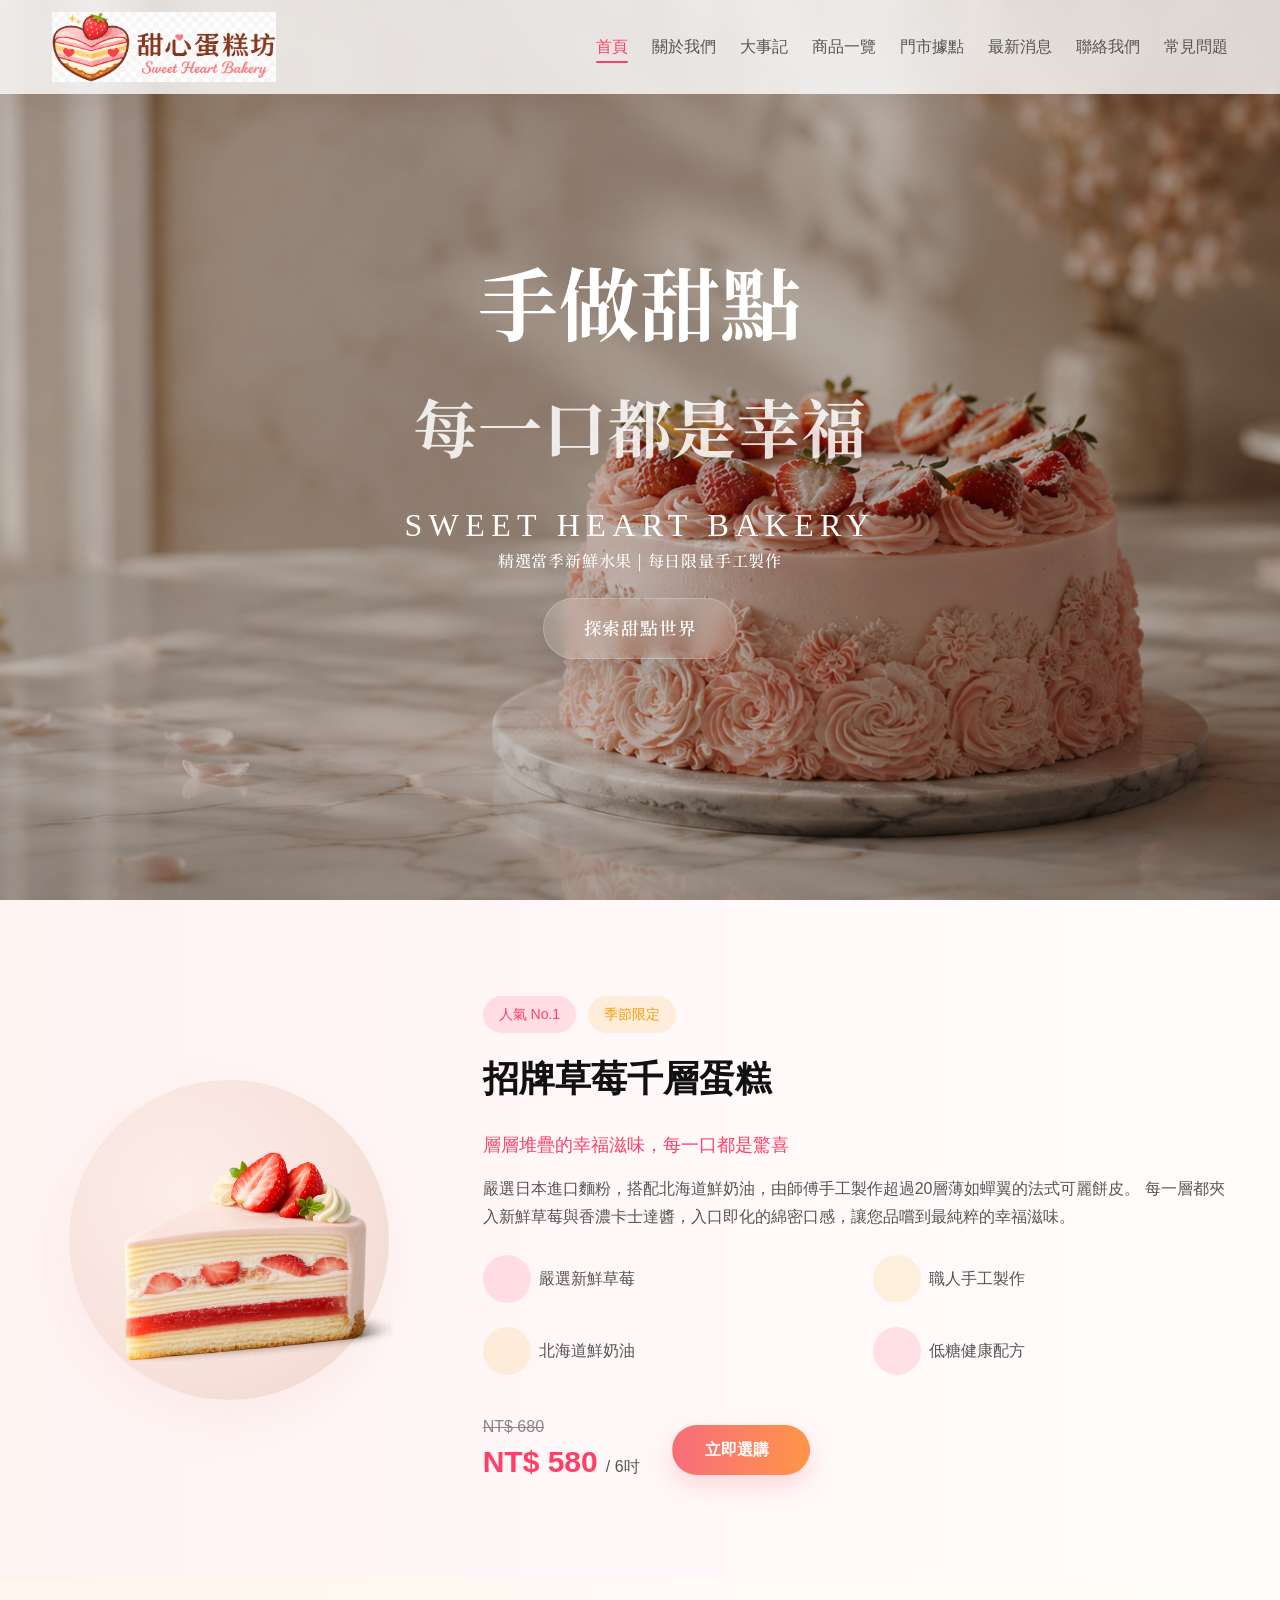
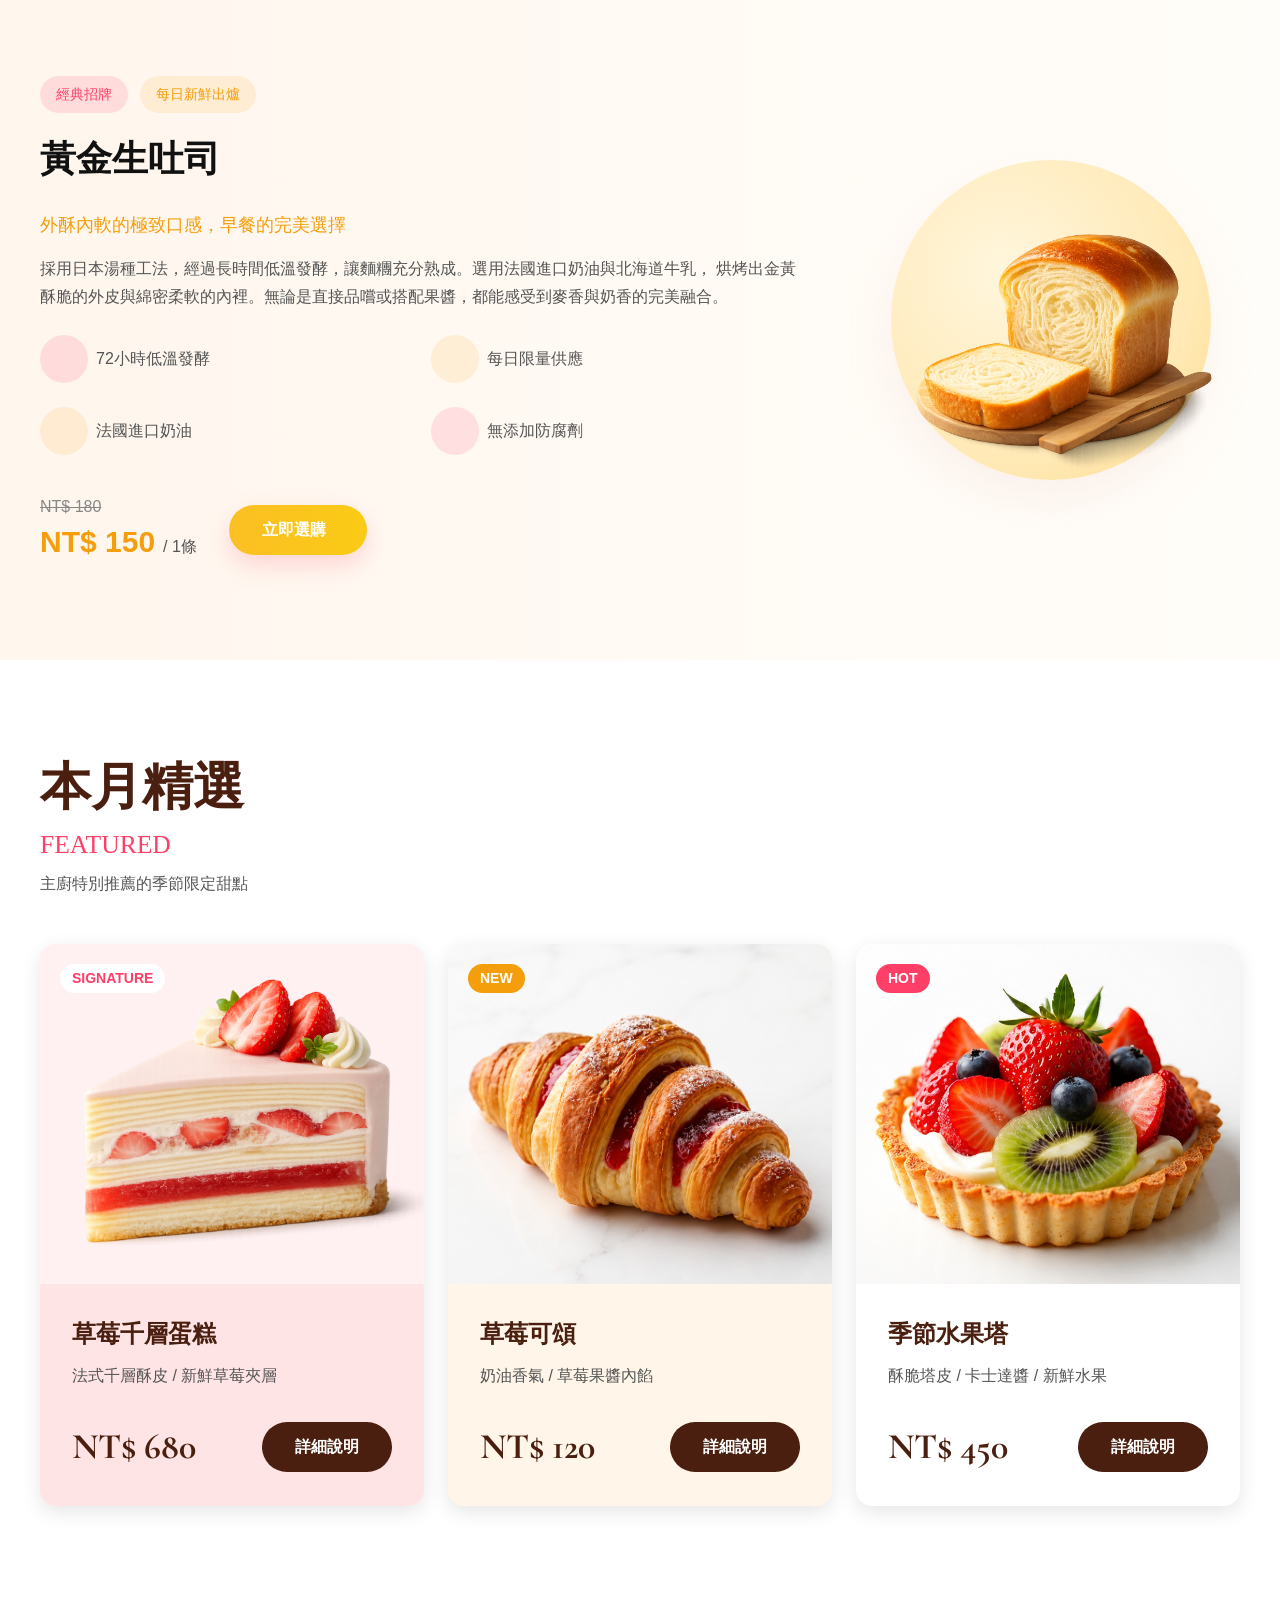
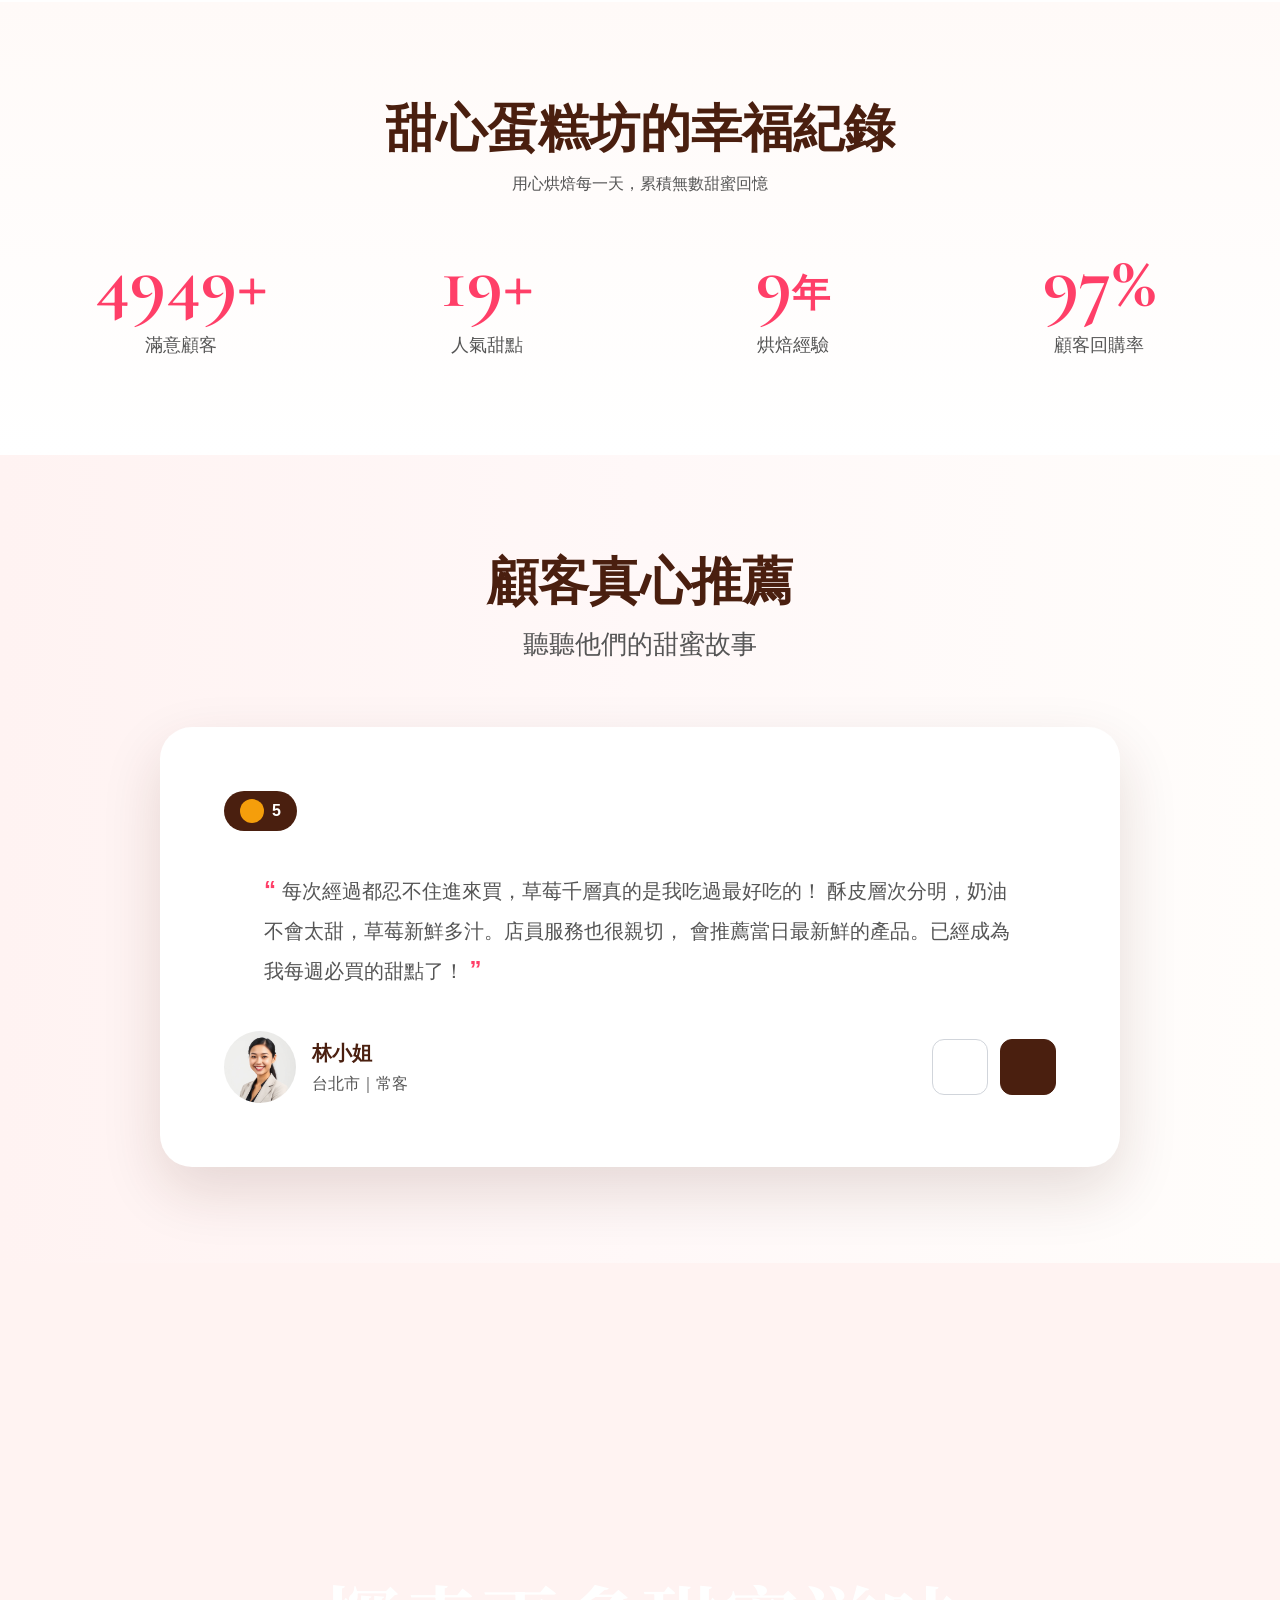
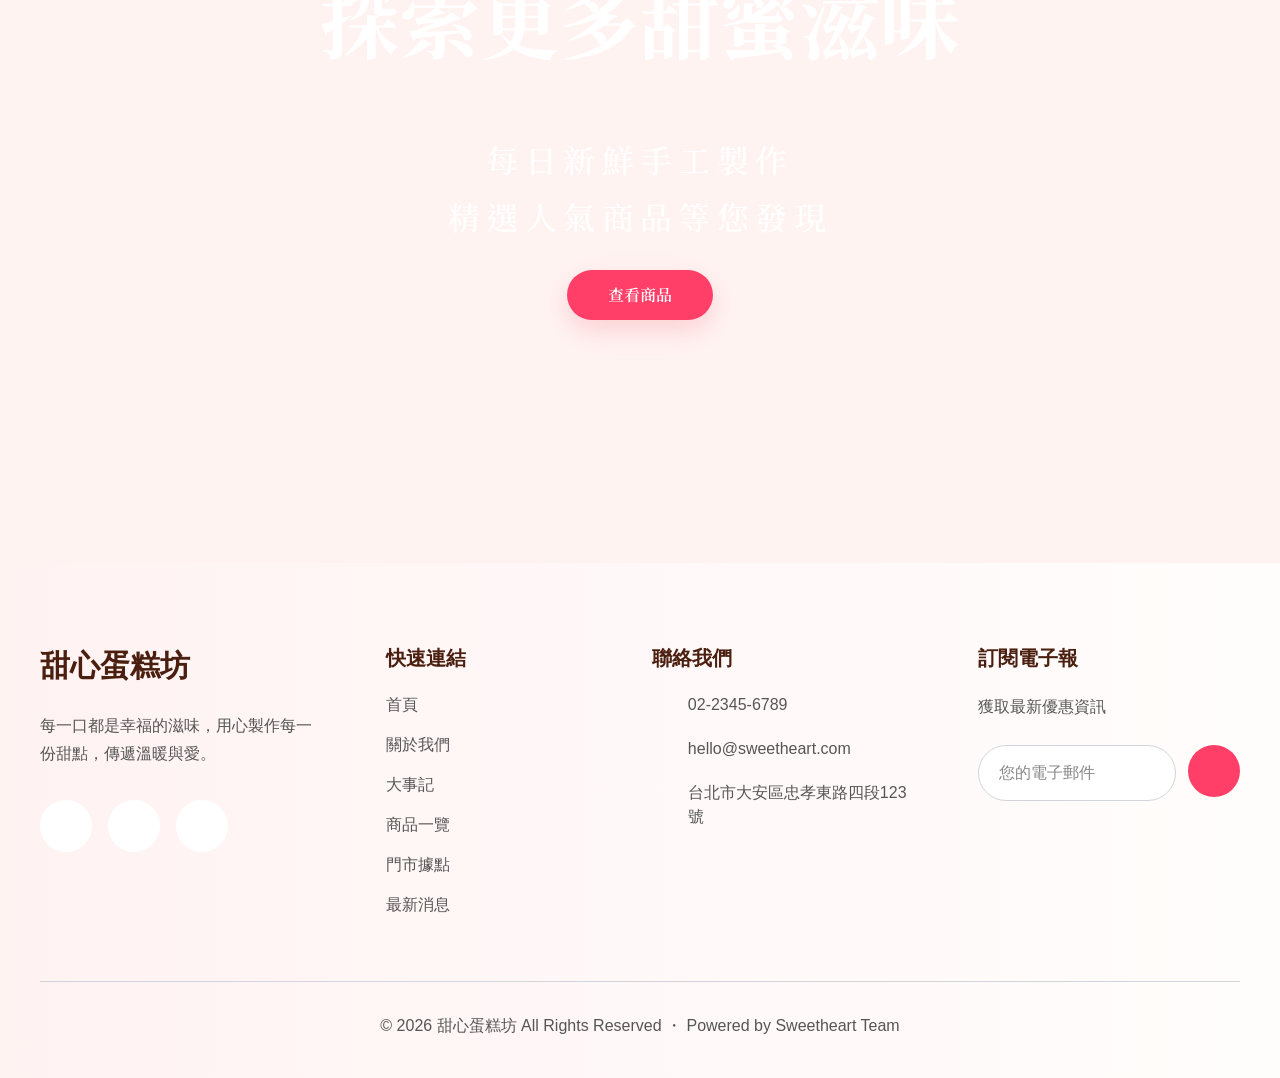
==== commit a9b098c0: "完成版(style.css未拆檔)" ====
--- a/index.html
+++ b/index.html
@@ -33,7 +33,7 @@
 
   <!-- Font Awesome icon -->
   <script src="https://kit.fontawesome.com/b0d15683e9.js" crossorigin="anonymous"></script>
-  
+
   <script src="js/main.js" defer></script>
 
   <!-- 商品資料 -->
@@ -42,7 +42,7 @@
   <!-- 商品資訊彈出框 -->
   <script src="js/modal.js" defer></script>
 
-    <!-- 顧客評價 -->
+  <!-- 顧客評價 -->
   <script src="js/testimonials.js" defer></script>
 
   <!-- Scroll Reveal 滾動顯示動畫 -->
@@ -147,7 +147,7 @@
     </section>
 
     <!-- 招牌草莓千層蛋糕 -->
-    <section id="featured-products--strawberry" class="featured-product--strawberry section-lg reveal">
+    <section id="featured-products--strawberry" class="featured-product--strawberry section-lg anchor-section reveal">
       <div class="container">
         <div class="split featured-product__layout">
 
@@ -282,7 +282,12 @@
             <span class="product-card__tag tag--white tag--text-primary">SIGNATURE</span>
 
             <div class="product-card__image">
-              <img src="images/Strawberry-Crepe-Cake-Slices.png" alt="草莓千層蛋糕">
+              <picture>
+                <source media="(min-width: 481px) and (max-width: 768px)"
+                  srcset="images/Strawberry-Crepe-Cake-Slices-tablet.png">
+
+                <img src="images/Strawberry-Crepe-Cake-Slices.png" alt="草莓千層蛋糕">
+              </picture>
             </div>
 
             <div class="product-card__body">
@@ -300,7 +305,12 @@
             <span class="product-card__tag tag--secondary-solid tag--text-white">NEW</span>
 
             <div class="product-card__image">
-              <img src="images/Strawberry-Croissant.jpg" alt="草莓可頌">
+              <picture>
+                <source media="(min-width: 481px) and (max-width: 768px)"
+                  srcset="images/Strawberry-Croissant-tablet.png">
+
+                <img src="images/Strawberry-Croissant.png" alt="草莓可頌">
+              </picture>
             </div>
 
             <div class="product-card__body">
@@ -318,7 +328,12 @@
             <span class="product-card__tag tag--primary-solid tag--text-white">HOT</span>
 
             <div class="product-card__image">
-              <img src="images/Seasonal-fruit-tower.jpg" alt="季節水果塔">
+              <picture>
+                <source media="(min-width: 481px) and (max-width: 768px)"
+                  srcset="images/Seasonal-fruit-tower-tablet.png">
+
+                <img src="images/Seasonal-fruit-tower.png" alt="季節水果塔">
+              </picture>
             </div>
 
             <div class="product-card__body">
@@ -522,7 +537,7 @@
         <i class="fa-solid fa-xmark"></i>
       </button>
       <div class="newsletter-modal__icon">🍓</div>
-  
+
       <h2 class="newsletter-modal__title">感謝訂閱！</h2>
       <p class="newsletter-modal__text">
         新品上市與優惠資訊將第一時間通知您。
--- a/CSS/components.css
+++ b/CSS/components.css
@@ -177,6 +177,12 @@
 /* 成功色-綠 */
 .tag--success {
     background: var(--color-success);
+    color: var(--white);
+}
+
+/* 亮點色-紫 */
+.tag--accent{
+    background: var(--color-accent);
     color: var(--white);
 }
 
--- a/CSS/style.css
+++ b/CSS/style.css
@@ -1684,7 +1684,7 @@
 /* ------------------------------------------- */
 /* 門市據點 */
 .page-hero {
-    padding-top: calc(var(--space-16) + 80px);
+    padding-top: calc(var(--space-16) + 120px);
 
     background:
         linear-gradient(90deg,
@@ -1854,7 +1854,7 @@
     outline-offset: 4px;
 }
 
-.news-card__image {
+.news-card__image-wrapper {
     position: relative;
     overflow: hidden;
 }
@@ -1864,6 +1864,14 @@
     top: var(--space-5);
     left: var(--space-5);
     z-index: 2;
+
+    min-height: 12px;
+    padding: var(--space-1) var(--space-3);
+
+    border-radius: var(--radius-pill);
+
+    font-size: var(--text-sm);
+    font-weight: var(--fw-bold);
 }
 
 .news-card__image {
@@ -1933,10 +1941,148 @@
     transform: translateX(6px);
 }
 
+.news-card.is-hidden {
+    display: none;
+}
+
+
+/* 最新消息 Modal */
+.news-modal {
+    position: fixed;
+    inset: 0;
+    z-index: 1002;
+
+    display: grid;
+    place-items: center;
+
+    padding: var(--space-6);
+
+    opacity: 0;
+    visibility: hidden;
+
+    transition:
+        opacity .3s ease,
+        visibility .3s ease;
+}
+
 .news-modal.is-open {
     opacity: 1;
     visibility: visible;
 }
+
+.news-modal__overlay {
+    position: absolute;
+    inset: 0;
+
+    background: rgba(0, 0, 0, .45);
+    backdrop-filter: blur(8px);
+}
+
+.news-modal__content {
+    position: relative;
+    z-index: 1;
+
+    width: min(900px, 100%);
+    max-height: 90vh;
+    overflow: auto;
+
+    border-radius: 32px;
+    background: var(--white);
+    box-shadow: 0 24px 80px rgba(0, 0, 0, .22);
+
+    padding-right: 10px;
+
+    scrollbar-width: thin;
+    scrollbar-color: rgba(74, 31, 15, 0.35) transparent;
+
+    transform: scale(.92);
+    transition: transform .3s ease;
+}
+
+.news-modal.is-open .news-modal__content {
+    transform: scale(1);
+}
+
+.news-modal__close {
+    position: absolute;
+    top: var(--space-4);
+    right: var(--space-4);
+    z-index: 2;
+
+    width: 44px;
+    height: 44px;
+
+    border: 0;
+    border-radius: 50%;
+
+    display: grid;
+    place-items: center;
+
+    background: var(--white);
+    color: var(--color-tertiary);
+    box-shadow: var(--shadow-md);
+
+    cursor: pointer;
+}
+
+.news-modal__image {
+    width: calc(100% + 10px);
+    max-width: none;
+
+    object-fit: cover;
+}
+
+.news-modal__body {
+    padding: var(--space-8);
+}
+
+.news-modal__meta {
+    display: flex;
+    align-items: center;
+    gap: var(--space-4);
+    flex-wrap: wrap;
+
+    margin-bottom: var(--space-5);
+}
+
+.news-modal__date {
+    color: var(--text-muted);
+}
+
+.news-modal__title {
+    color: var(--color-tertiary);
+    font-size: var(--text-4xl);
+    line-height: var(--lh-snug);
+}
+
+.news-modal__text {
+    margin-top: var(--space-6);
+
+    display: grid;
+    gap: var(--space-5);
+
+    color: var(--text-secondary);
+    line-height: var(--lh-loose);
+}
+
+.news-modal__content::-webkit-scrollbar {
+    width: 8px;
+}
+
+.news-modal__content::-webkit-scrollbar-track {
+    background: transparent;
+    margin-block: 24px;
+}
+
+.news-modal__content::-webkit-scrollbar-thumb {
+    background: rgba(74, 31, 15, 0.28);
+    border-radius: var(--radius-pill);
+}
+
+.news-modal__content::-webkit-scrollbar-thumb:hover {
+    background: rgba(74, 31, 15, 0.45);
+}
+
 
 /* 聯絡我們 */
 .contact {
@@ -2066,10 +2212,11 @@
     gap: var(--space-4);
 }
 
-.contact-social a {
+.contact-social button {
     width: 52px;
     height: 52px;
 
+    border: none;
     border-radius: 50%;
 
     display: grid;
@@ -2086,7 +2233,7 @@
         color .25s ease;
 }
 
-.contact-social a:hover {
+.contact-social button:hover {
     transform: translateY(-4px);
 
     background: var(--color-primary);
@@ -2151,6 +2298,122 @@
     display: grid;
     gap: var(--space-8);
     height: 100%;
+}
+
+/* 社群籌備中提示框 */
+.contact-social__link {
+    width: 52px;
+    height: 52px;
+    border: 0;
+    border-radius: 50%;
+    display: grid;
+    place-items: center;
+    background: var(--color-bg-secondary);
+    color: var(--text-secondary);
+    font-size: var(--text-lg);
+    cursor: pointer;
+    transition: transform .25s ease, background-color .25s ease, color .25s ease;
+}
+
+.contact-social__link:hover {
+    transform: translateY(-4px);
+    background: var(--color-primary);
+    color: var(--white);
+}
+
+.social-modal {
+    position: fixed;
+    inset: 0;
+    z-index: 1002;
+
+    display: grid;
+    place-items: center;
+
+    padding: var(--space-6);
+
+    opacity: 0;
+    visibility: hidden;
+
+    transition:
+        opacity .3s ease,
+        visibility .3s ease;
+}
+
+.social-modal.is-open {
+    opacity: 1;
+    visibility: visible;
+}
+
+.social-modal__overlay {
+    position: absolute;
+    inset: 0;
+
+    background: rgba(0, 0, 0, .45);
+    backdrop-filter: blur(8px);
+}
+
+.social-modal__content {
+    position: relative;
+    z-index: 1;
+
+    width: min(420px, 100%);
+
+    padding: var(--space-10) var(--space-8);
+    border-radius: 32px;
+
+    text-align: center;
+
+    background: var(--white);
+    box-shadow: 0 24px 80px rgba(0, 0, 0, .22);
+
+    transform: scale(.92) translateY(12px);
+
+    transition: transform .3s ease;
+}
+
+.social-modal.is-open .social-modal__content {
+    transform: scale(1) translateY(0);
+}
+
+.social-modal__close {
+    position: absolute;
+    top: var(--space-4);
+    right: var(--space-4);
+
+    width: 40px;
+    height: 40px;
+
+    border: 0;
+    border-radius: 50%;
+
+    display: grid;
+    place-items: center;
+
+    background: var(--color-bg-secondary);
+    color: var(--color-primary);
+
+    cursor: pointer;
+}
+
+.social-modal__icon {
+    margin-bottom: var(--space-4);
+    font-size: var(--text-5xl);
+}
+
+.social-modal__title {
+    color: var(--color-tertiary);
+    font-size: var(--text-3xl);
+}
+
+.social-modal__text {
+    margin-top: var(--space-4);
+    color: var(--text-secondary);
+    line-height: var(--lh-loose);
+}
+
+.social-modal__btn {
+    margin-top: var(--space-8);
+    min-width: 160px;
 }
 
 /* ------------------------------------------- */
@@ -2685,6 +2948,14 @@
 
 @media (max-width: 768px) {
 
+    .section-lg {
+        padding: var(--space-10) 0;
+    }
+
+    .anchor-section {
+        scroll-margin-top: 85px;
+    }
+
     /* hero */
     .hero {
         justify-content: flex-start;
@@ -2918,6 +3189,11 @@
         min-height: auto;
     }
 
+    .page-hero {
+        padding-top: calc(var(--space-16) + 60px);
+    }
+
+
     /* 聯絡我們 */
     .contact__layout {
         grid-template-columns: 1fr;
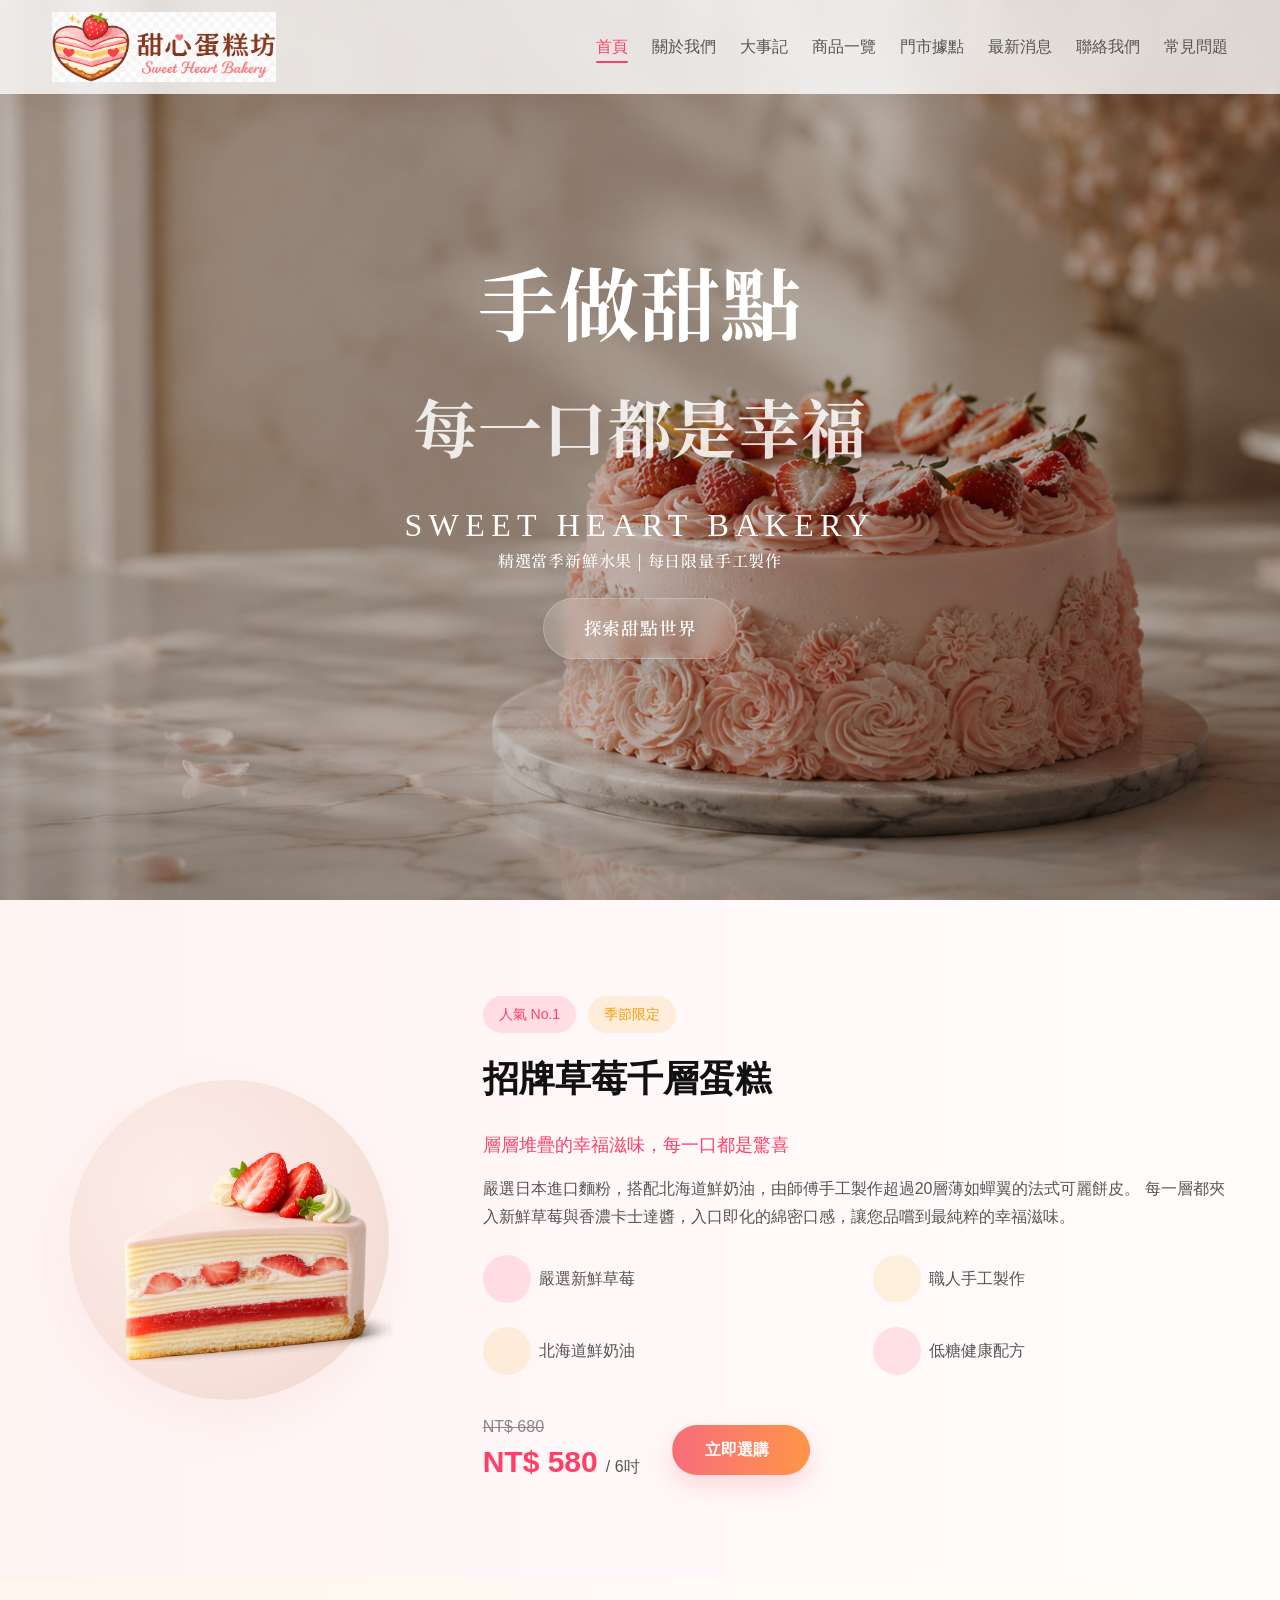
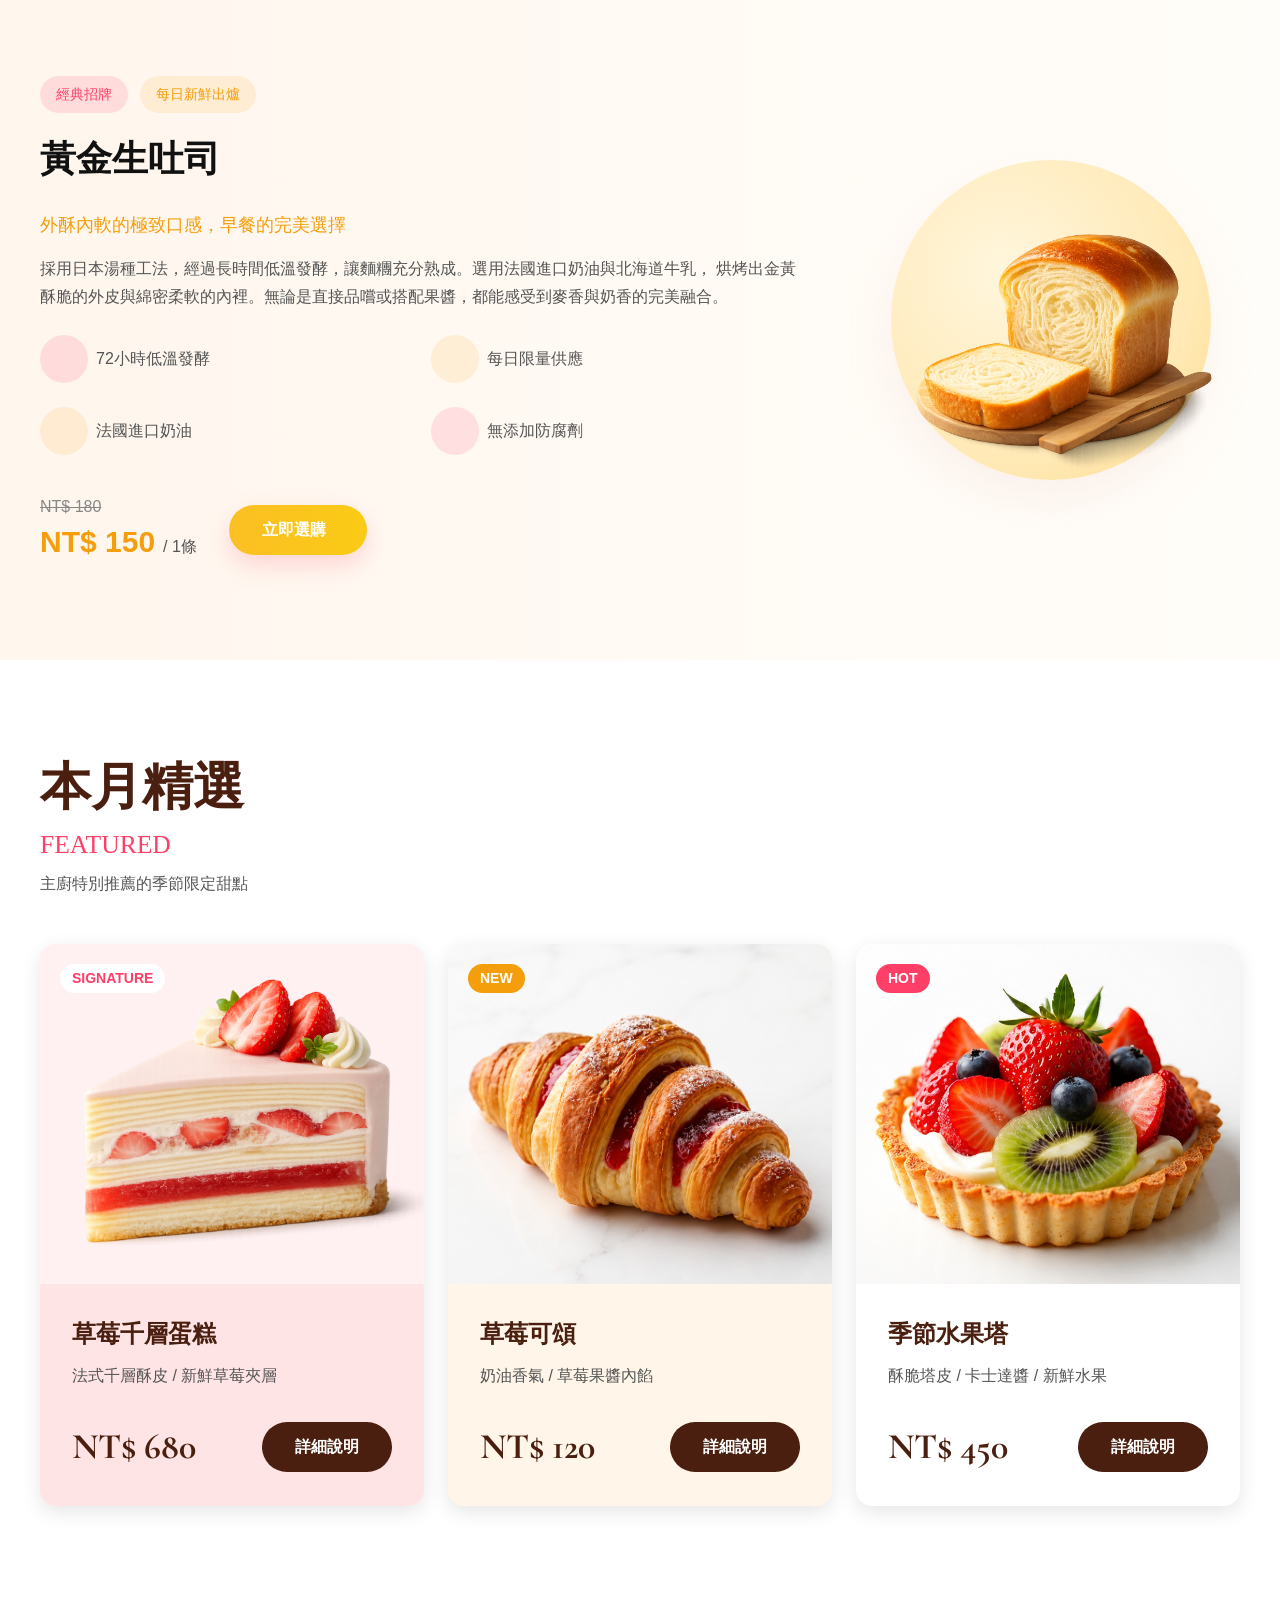
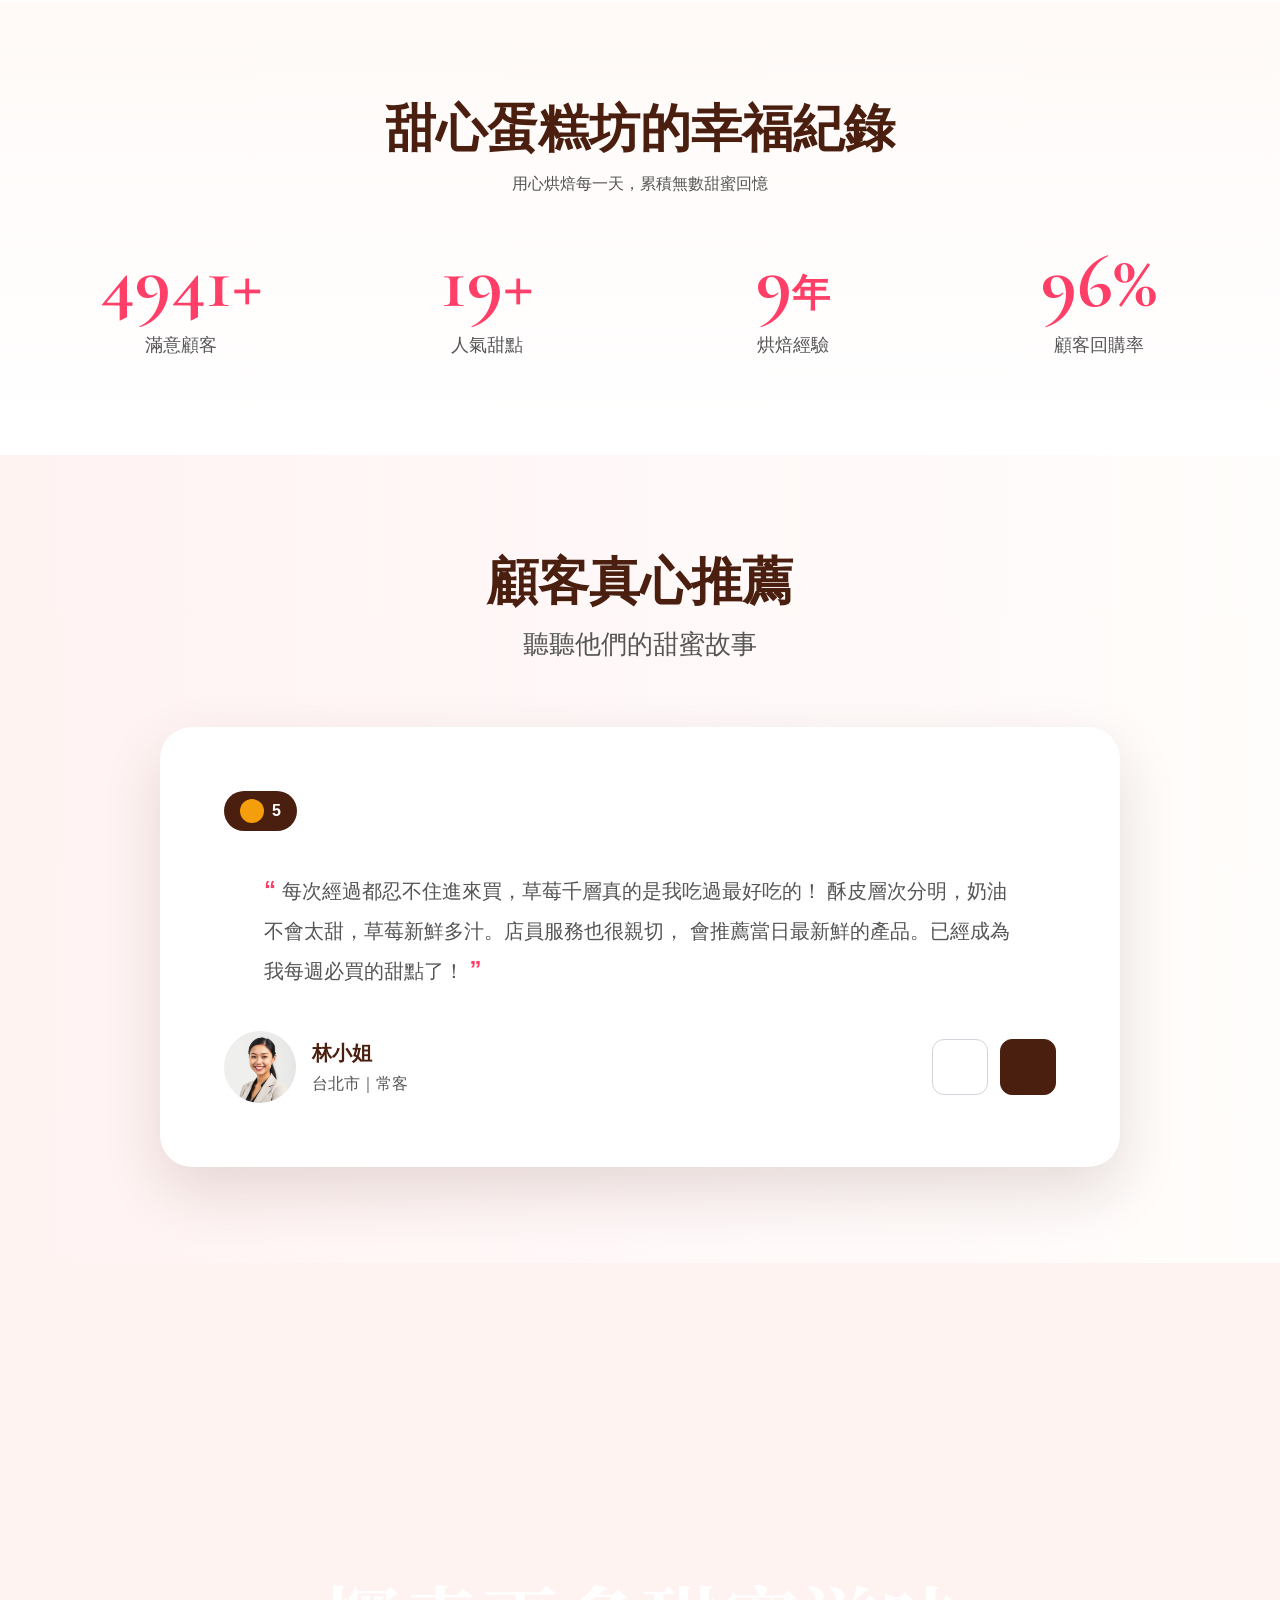
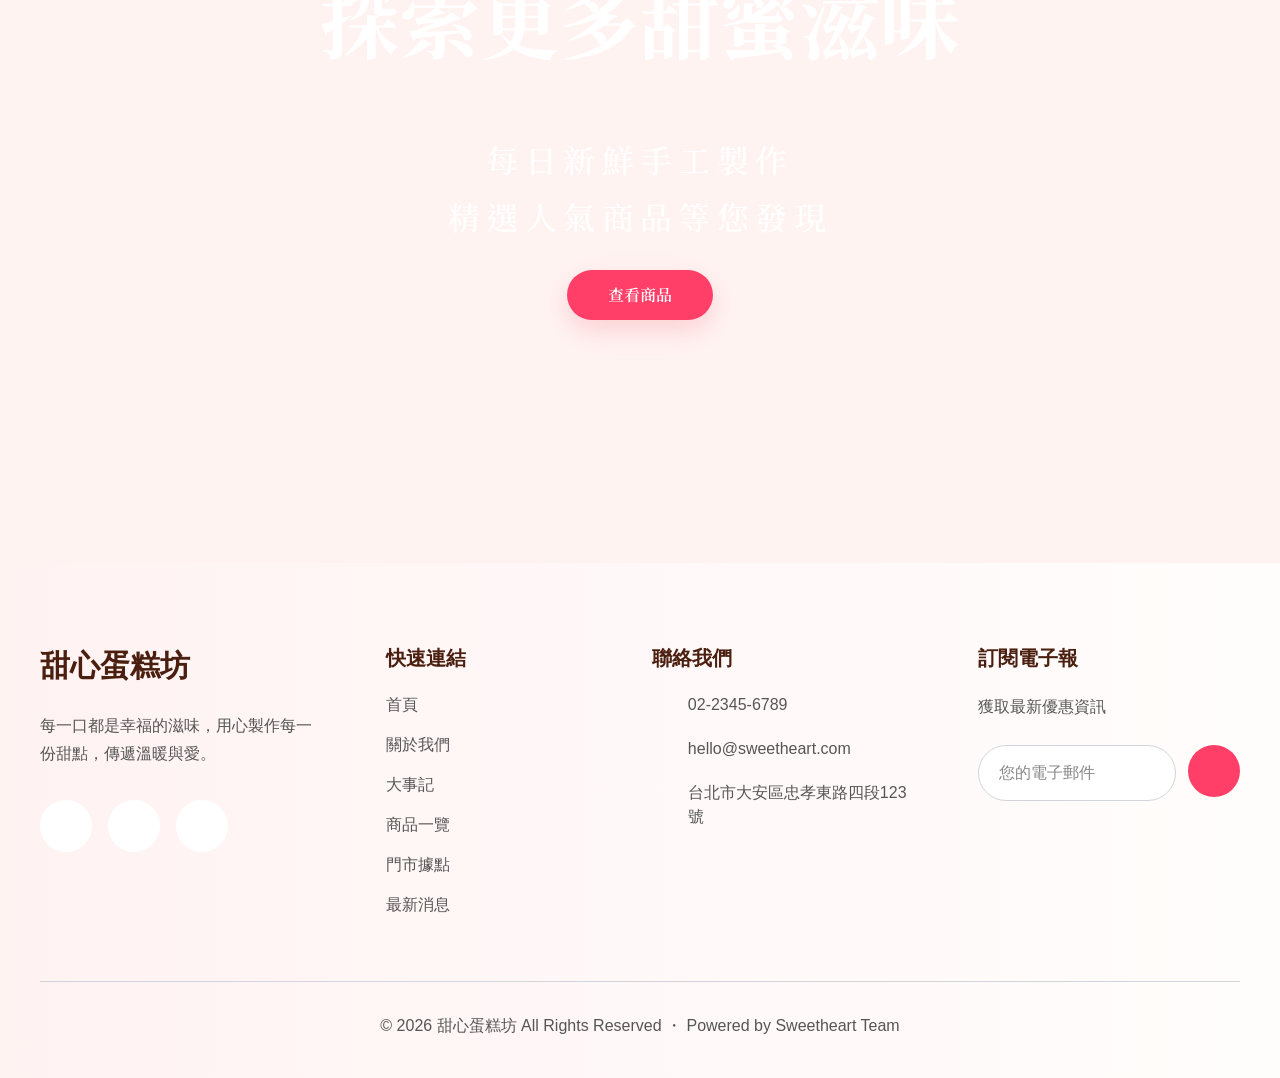
==== commit fba039f2: "完成版(style.css已拆檔)" ====
--- a/index.html
+++ b/index.html
@@ -29,6 +29,7 @@
   <link href="CSS/layout.css" rel="stylesheet">
   <link href="CSS/components.css" rel="stylesheet">
   <link href="CSS/utilities.css" rel="stylesheet">
+  <link href="CSS/home.css" rel="stylesheet">
   <link href="CSS/style.css" rel="stylesheet">
 
   <!-- Font Awesome icon -->
--- a/CSS/home.css
+++ b/CSS/home.css
@@ -0,0 +1,556 @@
+/* 通用樣式 */
+.section-title {
+    font-size: clamp(3rem, 4vw, 5rem);
+    color: var(--color-tertiary);
+}
+
+/* 精選商品區 */
+.featured-product--strawberry {
+    background: linear-gradient(90deg,
+            #fff3f2 0%,
+            #fff8f8 50%,
+            #fffdfb 100%);
+}
+
+.featured-product--toast {
+    background: linear-gradient(-90deg,
+            #fffdf9 0%,
+            #fffaf4 50%,
+            #fff6ed 100%);
+}
+
+.featured-product__layout {
+    align-items: center;
+    gap: var(--space-16);
+}
+
+.featured-product__content {
+    display: flex;
+    flex-direction: column;
+    gap: var(--space-6);
+}
+
+.featured-product__text {
+    display: flex;
+    flex-direction: column;
+    gap: var(--space-4);
+}
+
+.featured-product__image {
+    position: relative;
+    display: flex;
+    justify-content: center;
+    align-items: center;
+}
+
+.featured-product__image img {
+    position: relative;
+    z-index: 2;
+
+    display: block;
+    width: min(80%, 460px);
+    border-radius: var(--radius-xl);
+
+    transform: translate(4%, 6%);
+    transform-origin: center;
+    transition: transform .4s ease;
+}
+
+/* 精選商品圖後面那個圓形背景 */
+.product-circle {
+    position: absolute;
+    z-index: 1;
+    top: 50%;
+    left: 50%;
+
+    width: clamp(320px, 20vw, 560px);
+    aspect-ratio: 1;
+    border-radius: 50%;
+
+
+    box-shadow:
+        0 20px 40px rgba(240, 210, 205, 0.25);
+
+    transform: translate(-50%, -50%);
+    transition: transform .4s ease;
+}
+
+.product-circle--strawberry {
+    background: radial-gradient(circle at 35% 35%,
+            #fceee9 0%,
+            #f7e0da 65%,
+            #efd4cd 100%);
+}
+
+.product-circle--toast {
+    background: radial-gradient(circle at 35% 35%,
+            #fff6dd 0%,
+            #ffe9b5 65%,
+            #ffd98a 100%);
+}
+
+/* 精選商品圖hover效果 */
+.featured-product__image:hover img {
+    transform:
+        translate(4%, 6%) rotate(-3deg);
+}
+
+.featured-product__image:hover .product-circle {
+    transform:
+        translate(-50%, -50%) scale(1.05);
+}
+
+.product-features {
+    color: var(--text-secondary);
+}
+
+.product-features li {
+    display: flex;
+    align-items: center;
+    gap: var(--space-2);
+}
+
+.feature-icon {
+    width: 48px;
+    height: 48px;
+    flex: 0 0 48px;
+
+    border-radius: 50%;
+
+    display: grid;
+    place-items: center;
+
+    font-size: 1.1rem;
+    line-height: 1;
+
+    flex-shrink: 0;
+}
+
+.feature-icon--primary {
+    background: var(--color-primary-soft);
+    color: var(--color-primary);
+}
+
+.feature-icon--secondary {
+    background: var(--color-secondary-soft);
+    color: var(--color-secondary);
+}
+
+/* 精選商品購買按鈕區域 */
+.featured-product__purchase {
+    display: flex;
+    align-items: center;
+    gap: var(--space-8);
+
+    margin-top: var(--space-4);
+}
+
+.product-price__original {
+    display: block;
+    color: var(--text-muted);
+    text-decoration: line-through;
+}
+
+.product-price__current {
+    display: flex;
+    align-items: baseline;
+    gap: var(--space-2);
+}
+
+.product-price__amount {
+    font-size: var(--text-3xl);
+    font-weight: var(--fw-bold);
+}
+
+.product-price__size {
+    color: var(--text-secondary);
+}
+
+.btn-gradient {
+
+
+    box-shadow: 0 10px 24px rgba(247, 109, 123, 0.25);
+
+    transition:
+        transform .25s ease,
+        box-shadow .25s ease;
+}
+
+.btn-gradient--strawberry {
+    background: linear-gradient(90deg,
+            #f76d7b 0%,
+            #ff9548 100%);
+}
+
+.btn-gradient--toast {
+    background: linear-gradient(90deg,
+            #FBBF23 0%,
+            #FACB16 100%);
+}
+
+.btn-gradient:hover {
+    transform: translateY(-3px);
+
+    box-shadow:
+        0 16px 32px rgba(247, 109, 123, 0.35);
+}
+
+.btn-gradient--strawberry:hover {
+    background: linear-gradient(90deg,
+            var(--color-primary),
+            var(--color-secondary));
+}
+
+.btn-gradient--toast:hover {
+    background: linear-gradient(90deg,
+            #F49E0A 0%,
+            #EAB208 100%);
+}
+
+/* 本月精選標題 */
+.monthly-featured {
+    background: var(--white);
+}
+
+.monthly-featured__header {
+    margin-bottom: var(--space-12);
+}
+
+.monthly-featured__en {
+    margin-top: var(--space-2);
+
+    font-size: clamp(1.5rem, 2vw, 2.25rem);
+    color: var(--color-primary);
+}
+
+.monthly-featured__desc {
+    margin-top: var(--space-2);
+
+    color: var(--text-secondary);
+    font-size: var(--text-base);
+}
+
+/* 統計數字 */
+.stats {
+    background:
+        linear-gradient(180deg,
+            #fffaf8 0%,
+            #ffffff 100%);
+}
+
+.stats__header {
+    margin-bottom: var(--space-12);
+}
+
+.mobile-break {
+    display: inline;
+}
+
+.stats__desc {
+    margin-top: var(--space-3);
+}
+
+.stats-card {
+    text-align: center;
+}
+
+.stats-card__number {
+    font-family: "Cormorant Garamond", serif;
+
+    font-size: clamp(3rem, 6vw, 5rem);
+    font-weight: var(--fw-bold);
+
+    color: var(--color-primary);
+
+    line-height: 1;
+}
+
+.stats-card__number--plus::after {
+    content: "+";
+}
+
+.stats-card__number--year::after {
+    content: "年";
+    font-size: 0.5em;
+}
+
+.stats-card__number--percent::after {
+    content: "%";
+}
+
+.stats-card__label {
+    margin-top: var(--space-3);
+
+    color: var(--text-secondary);
+    font-size: var(--text-lg);
+}
+
+/* 顧客評價 */
+/* 顧客真心推薦 */
+.testimonials {
+    position: relative;
+    overflow: hidden;
+
+    background: linear-gradient(90deg,
+            #fff3f2 0%,
+            #fff8f8 50%,
+            #fffdfb 100%);
+}
+
+.testimonials__header {
+    margin-bottom: var(--space-16);
+}
+
+.testimonials__desc {
+    margin-top: var(--space-3);
+    font-size: clamp(1rem, 2vw, 2rem);
+}
+
+.testimonial-card {
+    max-width: 960px;
+    margin-inline: auto;
+
+    padding: var(--space-16);
+    border-radius: 32px;
+
+    background: var(--white);
+    box-shadow: 0 24px 60px rgba(74, 31, 15, .14);
+}
+
+.testimonial-card__rating {
+    display: inline-flex;
+    align-items: center;
+    gap: var(--space-2);
+
+    padding: var(--space-2) var(--space-4);
+    border-radius: var(--radius-pill);
+
+    background: var(--color-tertiary);
+    color: var(--text-inverse);
+
+    font-size: var(--text-base);
+    font-weight: var(--fw-bold);
+}
+
+.testimonial-card__star {
+    width: 24px;
+    height: 24px;
+
+    display: grid;
+    place-items: center;
+
+    border-radius: 50%;
+
+    background: var(--color-secondary);
+    color: var(--text-inverse);
+
+    font-size: var(--text-sm);
+}
+
+.testimonial-card__text {
+    margin-block: var(--space-10);
+
+    color: var(--text-secondary);
+    font-size: clamp(1.25rem, 1.25vw, 2rem);
+    line-height: 2;
+}
+
+.testimonial-card__text::before,
+.testimonial-card__text::after {
+    color: var(--color-primary);
+    font-size: clamp(1.5rem, 1.5vw, 2.5rem);
+    font-weight: var(--fw-bold);
+    line-height: 0;
+}
+
+.testimonial-card__text::before {
+    content: "“";
+}
+
+.testimonial-card__text::after {
+    content: "”";
+}
+
+.testimonial-customer {
+    display: flex;
+    align-items: center;
+    gap: var(--space-4);
+}
+
+.testimonial-customer__avatar {
+    width: 72px;
+    height: 72px;
+
+    border-radius: 50%;
+    object-fit: cover;
+}
+
+.testimonial-customer__name {
+    margin-bottom: var(--space-1);
+
+    font-size: var(--text-xl);
+    font-weight: var(--fw-bold);
+    color: var(--color-tertiary);
+}
+
+.testimonial-control {
+    width: 56px;
+    height: 56px;
+
+    display: grid;
+    place-items: center;
+
+    border: var(--border-w) solid var(--color-border);
+    border-radius: var(--radius-lg);
+
+    background: var(--white);
+    color: var(--text-primary);
+
+    font-size: var(--text-xl);
+    cursor: pointer;
+
+    transition:
+        background .2s ease,
+        color .2s ease,
+        border-color .2s ease,
+        transform .2s ease;
+}
+
+.testimonial-control:hover {
+    transform: translateY(-2px);
+    border-color: var(--color-tertiary);
+}
+
+.testimonial-control--next {
+    background: var(--color-tertiary);
+    border-color: var(--color-tertiary);
+    color: var(--text-inverse);
+}
+
+.testimonial-control--next:hover {
+    background: var(--color-tertiary-hover);
+}
+
+/* CTA Banner */
+.cta-banner {
+    background-image: linear-gradient(rgba(0, 0, 0, 0.25), rgba(0, 0, 0, 0.25)), url("../images/decorate-cake.png");
+}
+
+.cta-banner-text {
+    display: flex;
+    flex-direction: column;
+    font-family: "Noto Serif TC", serif;
+    color: white;
+    font-weight: 500;
+}
+
+.cta-banner-title {
+    font-size: clamp(2rem, 8vw, 5rem);
+    line-height: 2.8;
+}
+
+.cta-banner-subtitle {
+    font-size: clamp(1.2rem, 3vw, 2rem);
+    line-height: 1.8;
+    letter-spacing: clamp(0.08em, 1vw, 0.2em);
+}
+
+.cta-banner-actions {
+    margin-top: var(--space-6);
+
+}
+
+@media (max-width: 1024px) {
+
+    .stats-card {
+        width: min(180px, 100%);
+
+        aspect-ratio: 1;
+
+        margin-inline: auto;
+
+        padding: var(--space-8);
+        border-radius: var(--radius-pill);
+        border: var(--border-w) solid var(--color-primary);
+
+        display: flex;
+        flex-direction: column;
+        justify-content: center;
+        align-items: center;
+    }
+
+}
+
+@media (max-width: 768px) {
+
+    /* 精選商品區 */
+    .featured-product__image img {
+        width: min(85%, 460px);
+    }
+
+    .product-features.grid-2 {
+        grid-template-columns: repeat(2, minmax(0, 1fr));
+    }
+
+    .feature-icon {
+        width: 40px;
+        height: 40px;
+        flex: 0 0 40px;
+    }
+
+    .product-features {
+        font-size: var(--text-sm);
+    }
+
+    .featured-product__purchase {
+        flex-direction: column;
+        align-items: flex-start;
+        gap: var(--space-4);
+    }
+
+    /* 本月精選 */
+    .monthly-featured__header {
+        margin-bottom: var(--space-8);
+    }
+
+    .product-card__body {
+        padding: var(--space-6);
+    }
+
+    /* 顧客評價 */
+    .testimonials__header {
+        margin-bottom: var(--space-10);
+    }
+
+    .testimonial-card {
+        padding: var(--space-6);
+        border-radius: var(--radius-xl);
+    }
+
+    .testimonial-card__text {
+        margin-block: var(--space-8);
+
+        font-size: var(--text-lg);
+        line-height: var(--lh-loose);
+    }
+
+    .testimonial-card__footer {
+        flex-direction: column;
+        align-items: flex-start;
+    }
+
+    .testimonial-controls {
+        align-self: flex-end;
+    }
+
+    .testimonial-customer__avatar {
+        width: 60px;
+        height: 60px;
+    }
+
+    .testimonial-control {
+        width: 48px;
+        height: 48px;
+    }
+
+}
--- a/CSS/style.css
+++ b/CSS/style.css
@@ -1,8 +1,6 @@
 @charset "utf-8";
-/* CSS Document */
 
 /* 通用樣式 */
-
 .cover-section {
     min-height: 100vh;
     background-size: cover;
@@ -18,14 +16,19 @@
     text-align: center;
 }
 
-.section-title {
-    font-size: clamp(3rem, 4vw, 5rem);
-    color: var(--color-tertiary);
-}
-
-.section-desc {
-    font-size: clamp(0.9rem, 2vw, 1rem);
-    line-height: var(--lh-loose);
+/* 滾動顯示動畫 */
+.reveal {
+    opacity: 0;
+    transform: translateY(40px);
+
+    transition:
+        opacity .8s ease,
+        transform .8s ease;
+}
+
+.reveal.is-visible {
+    opacity: 1;
+    transform: translateY(0);
 }
 
 
@@ -120,7 +123,7 @@
     display: none;
 }
 
-/* hero */
+/* hero(index、about、timeline) */
 .hero {
     background-image: linear-gradient(rgba(0, 0, 0, 0.25), rgba(0, 0, 0, 0.25)), url("../images/Baking-studio.png");
 }
@@ -179,236 +182,8 @@
     font-family: Playfair Display, serif;
 }
 
-/* 精選商品區 */
-.featured-product--strawberry {
-    background: linear-gradient(90deg,
-            #fff3f2 0%,
-            #fff8f8 50%,
-            #fffdfb 100%);
-}
-
-.featured-product--toast {
-    /* --featured-color: var(--color-secondary); */
-
-    background: linear-gradient(-90deg,
-            #fffdf9 0%,
-            #fffaf4 50%,
-            #fff6ed 100%);
-}
-
-.featured-product__layout {
-    align-items: center;
-    gap: var(--space-16);
-}
-
-.featured-product__content {
-    display: flex;
-    flex-direction: column;
-    gap: var(--space-6);
-}
-
-.featured-product__text {
-    display: flex;
-    flex-direction: column;
-    gap: var(--space-4);
-}
-
-.featured-product__image {
-    position: relative;
-    display: flex;
-    justify-content: center;
-    align-items: center;
-}
-
-.featured-product__image img {
-    position: relative;
-    z-index: 2;
-
-    display: block;
-    width: min(80%, 460px);
-    border-radius: var(--radius-xl);
-
-    transform: translate(4%, 6%);
-    transform-origin: center;
-    transition: transform .4s ease;
-}
-
-/* 精選商品圖後面那個圓形背景 */
-.product-circle {
-    position: absolute;
-    z-index: 1;
-    top: 50%;
-    left: 50%;
-
-    width: clamp(320px, 20vw, 560px);
-    aspect-ratio: 1;
-    border-radius: 50%;
-
-
-    box-shadow:
-        0 20px 40px rgba(240, 210, 205, 0.25);
-
-    transform: translate(-50%, -50%);
-    transition: transform .4s ease;
-}
-
-.product-circle--strawberry {
-    background: radial-gradient(circle at 35% 35%,
-            #fceee9 0%,
-            #f7e0da 65%,
-            #efd4cd 100%);
-}
-
-.product-circle--toast {
-    background: radial-gradient(circle at 35% 35%,
-            #fff6dd 0%,
-            #ffe9b5 65%,
-            #ffd98a 100%);
-}
-
-/* 精選商品圖hover效果 */
-.featured-product__image:hover img {
-    transform:
-        translate(4%, 6%) rotate(-3deg);
-}
-
-.featured-product__image:hover .product-circle {
-    transform:
-        translate(-50%, -50%) scale(1.05);
-}
-
-.product-features {
-    color: var(--text-secondary);
-}
-
-.product-features li {
-    display: flex;
-    align-items: center;
-    gap: var(--space-2);
-}
-
-.feature-icon {
-    width: 48px;
-    height: 48px;
-    flex: 0 0 48px;
-
-    border-radius: 50%;
-
-    display: grid;
-    place-items: center;
-
-    font-size: 1.1rem;
-    line-height: 1;
-
-    flex-shrink: 0;
-}
-
-.feature-icon--primary {
-    background: var(--color-primary-soft);
-    color: var(--color-primary);
-}
-
-.feature-icon--secondary {
-    background: var(--color-secondary-soft);
-    color: var(--color-secondary);
-}
-
-/* 精選商品購買按鈕區域 */
-.featured-product__purchase {
-    display: flex;
-    align-items: center;
-    gap: var(--space-8);
-
-    margin-top: var(--space-4);
-}
-
-.product-price__original {
-    display: block;
-    color: var(--text-muted);
-    text-decoration: line-through;
-}
-
-.product-price__current {
-    display: flex;
-    align-items: baseline;
-    gap: var(--space-2);
-}
-
-.product-price__amount {
-    font-size: var(--text-3xl);
-    font-weight: var(--fw-bold);
-}
-
-.product-price__size {
-    color: var(--text-secondary);
-}
-
-.btn-gradient {
-
-
-    box-shadow: 0 10px 24px rgba(247, 109, 123, 0.25);
-
-    transition:
-        transform .25s ease,
-        box-shadow .25s ease;
-}
-
-.btn-gradient--strawberry {
-    background: linear-gradient(90deg,
-            #f76d7b 0%,
-            #ff9548 100%);
-}
-
-.btn-gradient--toast {
-    background: linear-gradient(90deg,
-            #FBBF23 0%,
-            #FACB16 100%);
-}
-
-.btn-gradient:hover {
-    transform: translateY(-3px);
-
-    box-shadow:
-        0 16px 32px rgba(247, 109, 123, 0.35);
-}
-
-.btn-gradient--strawberry:hover {
-    background: linear-gradient(90deg,
-            var(--color-primary),
-            var(--color-secondary));
-}
-
-.btn-gradient--toast:hover {
-    background: linear-gradient(90deg,
-            #F49E0A 0%,
-            #EAB208 100%);
-}
-
-/* 本月精選 */
-/* 本月精選標題 */
-.monthly-featured {
-    background: var(--white);
-}
-
-.monthly-featured__header {
-    margin-bottom: var(--space-12);
-}
-
-.monthly-featured__en {
-    margin-top: var(--space-2);
-
-    font-size: clamp(1.5rem, 2vw, 2.25rem);
-    color: var(--color-primary);
-}
-
-.monthly-featured__desc {
-    margin-top: var(--space-2);
-
-    color: var(--text-secondary);
-    font-size: var(--text-base);
-}
-
-/* 本月精選商品卡片區 */
+
+/* 商品卡片(index、products) */
 .product-card {
     position: relative;
     overflow: hidden;
@@ -509,15 +284,12 @@
     background: var(--color-tertiary-hover);
 }
 
-/* 商品一覽 */
-.products {
-    display: grid;
-    padding-top: var(--space-12);
-    padding-bottom: var(--space-12);
-}
-
-
-/* 商品詳細 Modal */
+/* 商品卡片隱藏 */
+.product-card.is-hidden {
+    display: none;
+}
+
+/* 商品詳細 Modal(index、product) */
 .modal {
     position: fixed;
     inset: 0;
@@ -709,255 +481,8 @@
     background: var(--color-tertiary-hover);
 }
 
-/* 統計數字 */
-/* 品牌數據 */
-.stats {
-    background:
-        linear-gradient(180deg,
-            #fffaf8 0%,
-            #ffffff 100%);
-}
-
-.stats__header {
-    margin-bottom: var(--space-12);
-}
-
-.mobile-break {
-    display: inline;
-}
-
-.stats__desc {
-    margin-top: var(--space-3);
-}
-
-.stats-card {
-    text-align: center;
-}
-
-.stats-card__number {
-    font-family: "Cormorant Garamond", serif;
-
-    font-size: clamp(3rem, 6vw, 5rem);
-    font-weight: var(--fw-bold);
-
-    color: var(--color-primary);
-
-    line-height: 1;
-}
-
-.stats-card__number--plus::after {
-    content: "+";
-}
-
-.stats-card__number--year::after {
-    content: "年";
-    font-size: 0.5em;
-}
-
-.stats-card__number--percent::after {
-    content: "%";
-}
-
-.stats-card__label {
-    margin-top: var(--space-3);
-
-    color: var(--text-secondary);
-    font-size: var(--text-lg);
-}
-
-/* 顧客評價 */
-/* 顧客真心推薦 */
-.testimonials {
-    position: relative;
-    overflow: hidden;
-
-    background: linear-gradient(90deg,
-            #fff3f2 0%,
-            #fff8f8 50%,
-            #fffdfb 100%);
-}
-
-.testimonials__header {
-    margin-bottom: var(--space-16);
-}
-
-.testimonials__desc {
-    margin-top: var(--space-3);
-    font-size: clamp(1rem, 2vw, 2rem);
-}
-
-.testimonial-card {
-    max-width: 960px;
-    margin-inline: auto;
-
-    padding: var(--space-16);
-    border-radius: 32px;
-
-    background: var(--white);
-    box-shadow: 0 24px 60px rgba(74, 31, 15, .14);
-}
-
-.testimonial-card__rating {
-    display: inline-flex;
-    align-items: center;
-    gap: var(--space-2);
-
-    padding: var(--space-2) var(--space-4);
-    border-radius: var(--radius-pill);
-
-    background: var(--color-tertiary);
-    color: var(--text-inverse);
-
-    font-size: var(--text-base);
-    font-weight: var(--fw-bold);
-}
-
-.testimonial-card__star {
-    width: 24px;
-    height: 24px;
-
-    display: grid;
-    place-items: center;
-
-    border-radius: 50%;
-
-    background: var(--color-secondary);
-    color: var(--text-inverse);
-
-    font-size: var(--text-sm);
-}
-
-.testimonial-card__text {
-    margin-block: var(--space-10);
-
-    color: var(--text-secondary);
-    font-size: clamp(1.25rem, 1.25vw, 2rem);
-    line-height: 2;
-}
-
-.testimonial-card__text::before,
-.testimonial-card__text::after {
-    color: var(--color-primary);
-    font-size: clamp(1.5rem, 1.5vw, 2.5rem);
-    font-weight: var(--fw-bold);
-    line-height: 0;
-}
-
-.testimonial-card__text::before {
-    content: "“";
-}
-
-.testimonial-card__text::after {
-    content: "”";
-}
-
-.testimonial-customer {
-    display: flex;
-    align-items: center;
-    gap: var(--space-4);
-}
-
-.testimonial-customer__avatar {
-    width: 72px;
-    height: 72px;
-
-    border-radius: 50%;
-    object-fit: cover;
-}
-
-.testimonial-customer__name {
-    margin-bottom: var(--space-1);
-
-    font-size: var(--text-xl);
-    font-weight: var(--fw-bold);
-    color: var(--color-tertiary);
-}
-
-.testimonial-control {
-    width: 56px;
-    height: 56px;
-
-    display: grid;
-    place-items: center;
-
-    border: var(--border-w) solid var(--color-border);
-    border-radius: var(--radius-lg);
-
-    background: var(--white);
-    color: var(--text-primary);
-
-    font-size: var(--text-xl);
-    cursor: pointer;
-
-    transition:
-        background .2s ease,
-        color .2s ease,
-        border-color .2s ease,
-        transform .2s ease;
-}
-
-.testimonial-control:hover {
-    transform: translateY(-2px);
-    border-color: var(--color-tertiary);
-}
-
-.testimonial-control--next {
-    background: var(--color-tertiary);
-    border-color: var(--color-tertiary);
-    color: var(--text-inverse);
-}
-
-.testimonial-control--next:hover {
-    background: var(--color-tertiary-hover);
-}
-
-
-/* CTA Banner */
-.cta-banner {
-    background-image: linear-gradient(rgba(0, 0, 0, 0.25), rgba(0, 0, 0, 0.25)), url("../images/decorate-cake.png");
-}
-
-.cta-banner-text {
-    display: flex;
-    flex-direction: column;
-    font-family: "Noto Serif TC", serif;
-    color: white;
-    font-weight: 500;
-}
-
-.cta-banner-title {
-    font-size: clamp(2rem, 8vw, 5rem);
-    line-height: 2.8;
-}
-
-.cta-banner-subtitle {
-    font-size: clamp(1.2rem, 3vw, 2rem);
-    line-height: 1.8;
-    letter-spacing: clamp(0.08em, 1vw, 0.2em);
-}
-
-.cta-banner-actions {
-    margin-top: var(--space-6);
-
-}
-
-/* 滾動顯示動畫 */
-.reveal {
-    opacity: 0;
-    transform: translateY(40px);
-
-    transition:
-        opacity .8s ease,
-        transform .8s ease;
-}
-
-.reveal.is-visible {
-    opacity: 1;
-    transform: translateY(0);
-}
 
 /* 頁尾 */
-/* Footer 頁尾 */
 .site-footer {
     background: linear-gradient(90deg,
             #fff3f2 0%,
@@ -1224,465 +749,7 @@
     min-width: 160px;
 }
 
-/* 表單送出成功提示框 */
-.contact-modal {
-    position: fixed;
-    inset: 0;
-    z-index: 1002;
-
-    display: grid;
-    place-items: center;
-
-    padding: var(--space-6);
-
-    opacity: 0;
-    visibility: hidden;
-
-    transition:
-        opacity .3s ease,
-        visibility .3s ease;
-}
-
-.contact-modal.is-open {
-    opacity: 1;
-    visibility: visible;
-}
-
-.contact-modal__overlay {
-    position: absolute;
-    inset: 0;
-
-    background: rgba(0, 0, 0, .45);
-    backdrop-filter: blur(8px);
-}
-
-.contact-modal__content {
-    position: relative;
-    z-index: 1;
-
-    width: min(420px, 100%);
-
-    padding: var(--space-10) var(--space-8);
-    border-radius: 32px;
-
-    text-align: center;
-
-    background: var(--white);
-    box-shadow: 0 24px 80px rgba(0, 0, 0, .22);
-
-    transform: scale(.92) translateY(12px);
-
-    transition: transform .3s ease;
-}
-
-.contact-modal.is-open .contact-modal__content {
-    transform: scale(1) translateY(0);
-}
-
-.contact-modal__close {
-    position: absolute;
-    top: var(--space-4);
-    right: var(--space-4);
-
-    width: 40px;
-    height: 40px;
-
-    border: 0;
-    border-radius: 50%;
-
-    display: grid;
-    place-items: center;
-
-    background: var(--color-bg-secondary);
-    color: var(--color-primary);
-
-    cursor: pointer;
-}
-
-.contact-modal__icon {
-    margin-bottom: var(--space-4);
-    font-size: var(--text-5xl);
-}
-
-.contact-modal__title {
-    color: var(--color-tertiary);
-    font-size: var(--text-3xl);
-}
-
-.contact-modal__text {
-    margin-top: var(--space-4);
-    color: var(--text-secondary);
-    line-height: var(--lh-loose);
-}
-
-.contact-modal__btn {
-    margin-top: var(--space-8);
-    min-width: 160px;
-}
-
-/* ---------------------------------------------------- */
-/* 關於我們 */
-/* hero-about */
-.hero-about {
-    background-image: linear-gradient(rgba(0, 0, 0, 0.25), rgba(0, 0, 0, 0.25)), url("../images/about-hero.jpg");
-}
-
-/* 關於我們故事區塊 */
-.about-story {
-    background:
-        linear-gradient(180deg,
-            #fffaf8 0%,
-            #fff5f2 100%);
-}
-
-.about-story__layout {
-    align-items: center;
-    gap: var(--space-20);
-}
-
-.about-story__image {
-    position: relative;
-}
-
-.about-story__image img {
-    width: 100%;
-    border-radius: 32px;
-    object-fit: cover;
-
-    box-shadow:
-        0 24px 60px rgba(0, 0, 0, .12);
-}
-
-.about-story__badge {
-    position: absolute;
-    right: -24px;
-    bottom: -24px;
-
-    background: var(--color-primary);
-    color: var(--white);
-
-    padding:
-        var(--space-6) var(--space-8);
-
-    border-radius: 24px;
-
-    display: flex;
-    flex-direction: column;
-    align-items: center;
-
-    box-shadow:
-        0 20px 40px rgba(255, 63, 104, .3);
-}
-
-.about-story__year {
-    font-family:
-        "Cormorant Garamond",
-        serif;
-
-    font-size:
-        clamp(3rem, 5vw, 4rem);
-
-    font-weight:
-        var(--fw-bold);
-
-    line-height: 1;
-}
-
-.about-story__text {
-    margin-top: var(--space-2);
-}
-
-.about-story__label {
-    color: var(--color-secondary);
-
-    font-size: var(--text-sm);
-
-    letter-spacing: .2em;
-
-    margin-bottom:
-        var(--space-4);
-}
-
-.about-story__title {
-    font-size:
-        clamp(1.5rem, 4vw, 3rem);
-
-    color:
-        var(--color-tertiary);
-
-    line-height:
-        var(--lh-tight);
-
-    margin-bottom:
-        var(--space-8);
-}
-
-.about-story__desc {
-    display: flex;
-    flex-direction: column;
-    gap: var(--space-6);
-
-    color: var(--text-secondary);
-
-    line-height: 2;
-}
-
-.about-story__footer {
-    margin-top: var(--space-12);
-
-    display: flex;
-    align-items: center;
-    justify-content: space-between;
-    gap: var(--space-6);
-
-    flex-wrap: wrap;
-}
-
-.about-story__est {
-    color: var(--text-muted);
-    letter-spacing: .15em;
-}
-
-.about-story__team {
-    display: flex;
-    align-items: center;
-    gap: var(--space-3);
-}
-
-.about-story__team img {
-    width: 52px;
-    height: 52px;
-
-    border-radius: 50%;
-    object-fit: cover;
-
-    border: 3px solid var(--white);
-
-    margin-left: -12px;
-}
-
-.about-story__team img:first-child {
-    margin-left: 0;
-}
-
-.about-values {
-    background: #fff8f2;
-}
-
-.about-value-card {
-    padding: var(--space-12) var(--space-8);
-    border-radius: 20px;
-
-    text-align: center;
-
-    background: var(--white);
-    box-shadow: 0 16px 32px rgba(74, 31, 15, .12);
-
-    transition:
-        transform .25s ease,
-        box-shadow .25s ease;
-}
-
-.about-value-card:hover {
-    transform: translateY(-8px);
-    box-shadow: 0 24px 48px rgba(74, 31, 15, .16);
-}
-
-.about-value-card__icon {
-    width: 72px;
-    height: 72px;
-
-    margin-inline: auto;
-    margin-bottom: var(--space-6);
-
-    border-radius: 50%;
-
-    display: grid;
-    place-items: center;
-
-    background: var(--color-primary-soft);
-    color: var(--color-primary);
-
-    font-size: var(--text-3xl);
-}
-
-.about-value-card h3 {
-    margin-bottom: var(--space-4);
-
-    color: var(--color-tertiary);
-    font-size: var(--text-2xl);
-}
-
-.about-value-card p {
-    color: var(--text-secondary);
-    line-height: var(--lh-loose);
-}
-
-/* ---------------------------------------------------- */
-/* 甜心大事記 */
-/* hero-timeline */
-.hero-timeline {
-    background-image: linear-gradient(rgba(0, 0, 0, 0.25), rgba(0, 0, 0, 0.25)), url("../images/timeline-hero.jpg");
-}
-
-.timeline {
-    background: linear-gradient(180deg, #fffaf8 0%, #ffffff 100%);
-}
-
-.timeline__header {
-    margin-bottom: var(--space-20);
-}
-
-.timeline__label {
-    margin-bottom: var(--space-3);
-    color: var(--color-primary);
-    letter-spacing: .2em;
-    font-size: var(--text-sm);
-}
-
-.timeline__desc {
-    margin-top: var(--space-4);
-    color: var(--text-secondary);
-}
-
-.timeline__list {
-    position: relative;
-
-    display: grid;
-    gap: var(--space-20);
-}
-
-.timeline__list::before {
-    content: "";
-    position: absolute;
-    top: 0;
-    bottom: 0;
-    left: 50%;
-
-    width: 2px;
-    background: var(--color-primary);
-
-    transform: translateX(-50%);
-}
-
-.timeline-card {
-    position: relative;
-
-    display: grid;
-    grid-template-columns: 1fr 1fr;
-    gap: var(--space-16);
-    align-items: center;
-}
-
-.timeline-card::before {
-    content: "";
-    position: absolute;
-    top: 50%;
-    left: 50%;
-
-    width: 22px;
-    height: 22px;
-
-    border: 6px solid var(--white);
-    border-radius: 50%;
-
-    background: var(--color-primary);
-    box-shadow: var(--shadow-md);
-
-    transform: translate(-50%, -50%);
-    z-index: 2;
-}
-
-.timeline-card::after {
-    content: "";
-    position: absolute;
-    top: 50%;
-
-    width: 80px;
-    height: 2px;
-
-    background: var(--color-primary-soft);
-}
-
-.timeline-card:nth-child(odd)::after {
-    right: 50%;
-}
-
-.timeline-card:nth-child(even)::after {
-    left: 50%;
-}
-
-.timeline-card:nth-child(odd) .timeline-card__content {
-    grid-column: 1;
-}
-
-.timeline-card:nth-child(even) .timeline-card__content {
-    grid-column: 2;
-}
-
-.timeline-card__content {
-    width: 100%;
-    max-width: 500px;
-
-    padding: var(--space-12);
-    border-radius: 24px;
-
-    background: var(--white);
-    box-shadow: 0 16px 40px rgba(74, 31, 15, .12);
-}
-
-.timeline-card__icon {
-    width: 60px;
-    height: 60px;
-
-    margin-bottom: var(--space-4);
-
-    border-radius: 50%;
-
-    display: grid;
-    place-items: center;
-
-    background: var(--color-primary-soft);
-    color: var(--color-primary);
-
-    font-size: var(--text-2xl);
-}
-
-.timeline-card h3 {
-    margin-bottom: var(--space-2);
-
-    font-family: "Cormorant Garamond", serif;
-    font-size: var(--text-5xl);
-    color: var(--color-tertiary);
-    line-height: 1;
-}
-
-.timeline-card h4 {
-    margin-bottom: var(--space-4);
-
-    font-size: var(--text-2xl);
-    color: var(--color-tertiary);
-}
-
-.timeline-card p {
-    color: var(--text-secondary);
-    line-height: var(--lh-loose);
-}
-
-/* 大事記CTA */
-.timeline-cta {
-    background: #fffaf8;
-}
-
-/* ------------------------------------------- */
-/* 商品卡片隱藏 */
-.product-card.is-hidden {
-    display: none;
-}
-
-
-/* ------------------------------------------- */
-/* 門市據點 */
+/* 各頁hero (product、shop、news、contact、faq) */
 .page-hero {
     padding-top: calc(var(--space-16) + 120px);
 
@@ -1711,929 +778,6 @@
     font-size: var(--text-lg);
     line-height: var(--lh-loose);
 }
-
-/* 門市據點區域 */
-.store-list {
-    display: grid;
-    gap: var(--space-10);
-}
-
-.store-card {
-    overflow: hidden;
-    background: var(--white);
-    border-radius: 40px;
-    box-shadow:
-        0 24px 60px rgba(74, 31, 15, .08);
-    gap: 0;
-
-    transition:
-        transform .3s ease,
-        box-shadow .3s ease;
-}
-
-.store-card:hover {
-    transform: translateY(-6px);
-
-    box-shadow:
-        0 32px 70px rgba(74, 31, 15, .12);
-}
-
-.store-card__map {
-    min-height: 580px;
-}
-
-.store-card__map iframe {
-    width: 100%;
-    height: 100%;
-    display: block;
-    border: 0;
-}
-
-.store-card__content {
-    padding: var(--space-8);
-
-    display: flex;
-    flex-direction: column;
-    justify-content: center;
-}
-
-.store-card__title {
-    margin-bottom: var(--space-8);
-
-    font-size: clamp(1rem, 2vw, 3rem);
-
-    color: var(--color-tertiary);
-}
-
-.store-info {
-    display: grid;
-    gap: var(--space-3);
-}
-
-.store-info li {
-    display: grid;
-    grid-template-columns: 32px 1fr;
-    gap: var(--space-4);
-}
-
-.store-info i {
-    margin-top: 6px;
-
-    color: var(--color-primary);
-    font-size: var(--text-xl);
-}
-
-.store-info h3 {
-    margin-bottom: var(--space-1);
-
-    color: var(--color-tertiary);
-    font-size: var(--text-xl);
-}
-
-.store-info p {
-    color: var(--text-secondary);
-    line-height: var(--lh-loose);
-}
-
-.store-features {
-    margin-top: var(--space-12);
-}
-
-.store-features__title {
-    margin-bottom: var(--space-5);
-
-    color: var(--color-tertiary);
-    font-size: var(--text-xl);
-}
-
-.store-actions {
-    margin-top: var(--space-12);
-
-    display: grid;
-    grid-template-columns: 1fr 1fr;
-    gap: var(--space-4);
-}
-
-.store-actions .btn {
-    min-height: 64px;
-    font-size: var(--text-lg);
-}
-
-/* ------------------------------------------- */
-/* 最新消息 */
-.news {
-    background: #fffaf8;
-}
-
-.news__grid {
-    margin-top: var(--space-10);
-}
-
-.news-card {
-    position: relative;
-    overflow: hidden;
-
-    border-radius: 28px;
-    background: var(--white);
-    box-shadow: 0 16px 40px rgba(74, 31, 15, .1);
-
-    cursor: pointer;
-
-    transition:
-        transform .3s ease,
-        box-shadow .3s ease;
-}
-
-.news-card:hover {
-    transform: translateY(-8px);
-    box-shadow: 0 24px 56px rgba(74, 31, 15, .16);
-}
-
-.news-card:focus-visible {
-    outline: var(--focus-ring) solid var(--color-focus);
-    outline-offset: 4px;
-}
-
-.news-card__image-wrapper {
-    position: relative;
-    overflow: hidden;
-}
-
-.news-card__badge {
-    position: absolute;
-    top: var(--space-5);
-    left: var(--space-5);
-    z-index: 2;
-
-    min-height: 12px;
-    padding: var(--space-1) var(--space-3);
-
-    border-radius: var(--radius-pill);
-
-    font-size: var(--text-sm);
-    font-weight: var(--fw-bold);
-}
-
-.news-card__image {
-    width: 100%;
-    aspect-ratio: 16 / 9;
-    object-fit: cover;
-
-    transition: transform .5s ease;
-}
-
-.news-card:hover .news-card__image {
-    transform: scale(1.06);
-}
-
-.news-card__body {
-    padding: var(--space-8);
-
-    display: flex;
-    flex-direction: column;
-    gap: var(--space-5);
-}
-
-.news-card__meta {
-    display: flex;
-    align-items: center;
-    justify-content: space-between;
-    gap: var(--space-3);
-    flex-wrap: wrap;
-}
-
-.news-card__date {
-    display: inline-flex;
-    align-items: center;
-    gap: var(--space-2);
-
-    color: var(--text-muted);
-    font-size: var(--text-sm);
-}
-
-.news-card__title {
-    color: var(--color-tertiary);
-    font-size: var(--text-2xl);
-    line-height: var(--lh-snug);
-}
-
-.news-card__desc {
-    color: var(--text-secondary);
-    line-height: var(--lh-loose);
-}
-
-.news-card__link {
-    display: inline-flex;
-    align-items: center;
-    gap: var(--space-2);
-
-    margin-top: auto;
-
-    color: var(--color-primary);
-    font-weight: var(--fw-bold);
-}
-
-.news-card__link i {
-    transition: transform .25s ease;
-}
-
-.news-card:hover .news-card__link i {
-    transform: translateX(6px);
-}
-
-.news-card.is-hidden {
-    display: none;
-}
-
-
-/* 最新消息 Modal */
-.news-modal {
-    position: fixed;
-    inset: 0;
-    z-index: 1002;
-
-    display: grid;
-    place-items: center;
-
-    padding: var(--space-6);
-
-    opacity: 0;
-    visibility: hidden;
-
-    transition:
-        opacity .3s ease,
-        visibility .3s ease;
-}
-
-.news-modal.is-open {
-    opacity: 1;
-    visibility: visible;
-}
-
-.news-modal__overlay {
-    position: absolute;
-    inset: 0;
-
-    background: rgba(0, 0, 0, .45);
-    backdrop-filter: blur(8px);
-}
-
-.news-modal__content {
-    position: relative;
-    z-index: 1;
-
-    width: min(900px, 100%);
-    max-height: 90vh;
-    overflow: auto;
-
-    border-radius: 32px;
-    background: var(--white);
-    box-shadow: 0 24px 80px rgba(0, 0, 0, .22);
-
-    padding-right: 10px;
-
-    scrollbar-width: thin;
-    scrollbar-color: rgba(74, 31, 15, 0.35) transparent;
-
-    transform: scale(.92);
-    transition: transform .3s ease;
-}
-
-.news-modal.is-open .news-modal__content {
-    transform: scale(1);
-}
-
-.news-modal__close {
-    position: absolute;
-    top: var(--space-4);
-    right: var(--space-4);
-    z-index: 2;
-
-    width: 44px;
-    height: 44px;
-
-    border: 0;
-    border-radius: 50%;
-
-    display: grid;
-    place-items: center;
-
-    background: var(--white);
-    color: var(--color-tertiary);
-    box-shadow: var(--shadow-md);
-
-    cursor: pointer;
-}
-
-.news-modal__image {
-    width: calc(100% + 10px);
-    max-width: none;
-
-    object-fit: cover;
-}
-
-.news-modal__body {
-    padding: var(--space-8);
-}
-
-.news-modal__meta {
-    display: flex;
-    align-items: center;
-    gap: var(--space-4);
-    flex-wrap: wrap;
-
-    margin-bottom: var(--space-5);
-}
-
-.news-modal__date {
-    color: var(--text-muted);
-}
-
-.news-modal__title {
-    color: var(--color-tertiary);
-    font-size: var(--text-4xl);
-    line-height: var(--lh-snug);
-}
-
-.news-modal__text {
-    margin-top: var(--space-6);
-
-    display: grid;
-    gap: var(--space-5);
-
-    color: var(--text-secondary);
-    line-height: var(--lh-loose);
-}
-
-.news-modal__content::-webkit-scrollbar {
-    width: 8px;
-}
-
-.news-modal__content::-webkit-scrollbar-track {
-    background: transparent;
-    margin-block: 24px;
-}
-
-.news-modal__content::-webkit-scrollbar-thumb {
-    background: rgba(74, 31, 15, 0.28);
-    border-radius: var(--radius-pill);
-}
-
-.news-modal__content::-webkit-scrollbar-thumb:hover {
-    background: rgba(74, 31, 15, 0.45);
-}
-
-
-/* 聯絡我們 */
-.contact {
-    background: #fffaf8;
-}
-
-.contact__layout {
-    display: grid;
-    grid-template-columns: 1fr 1fr;
-    gap: var(--space-12);
-    align-items: stretch;
-}
-
-.contact-form,
-.contact-card {
-    padding: var(--space-10);
-    border-radius: 28px;
-    background: var(--white);
-    box-shadow: 0 20px 50px rgba(74, 31, 15, .08);
-    align-content: start;
-}
-
-.contact-form__title,
-.contact-card__title {
-    margin-bottom: var(--space-4);
-    color: var(--color-tertiary);
-    font-size: var(--text-3xl);
-}
-
-.contact-form {
-    display: grid;
-    gap: var(--space-5);
-}
-
-.contact-form .label span {
-    color: var(--color-primary);
-}
-
-.contact-form__textarea {
-    min-height: 160px;
-}
-
-.contact-form__count {
-    text-align: right;
-    color: var(--text-muted);
-    font-size: var(--text-sm);
-}
-
-.contact-form__btn {
-    width: 100%;
-    min-height: 60px;
-}
-
-.contact-info {
-    display: grid;
-}
-
-.contact-info li {
-    display: grid;
-    grid-template-columns: 52px 1fr;
-    gap: var(--space-4);
-    padding-block: var(--space-6);
-    border-bottom: 1px solid rgba(0, 0, 0, .06);
-}
-
-.contact-info li:first-child {
-    padding-top: 0;
-}
-
-.contact-info li:last-child {
-    border-bottom: 0;
-}
-
-.contact-info i {
-    width: 52px;
-    height: 52px;
-    border-radius: 50%;
-
-    display: grid;
-    place-items: center;
-
-    background: var(--color-primary-soft);
-    color: var(--color-primary);
-}
-
-.contact-info h3 {
-    color: var(--color-tertiary);
-    font-size: var(--text-lg);
-}
-
-.contact-info p {
-    margin-top: var(--space-1);
-    color: var(--text-secondary);
-}
-
-.contact-info span {
-    display: block;
-    margin-top: var(--space-1);
-    color: var(--text-muted);
-    font-size: var(--text-sm);
-}
-
-.contact-info__link {
-    display: inline-flex;
-    align-items: center;
-    gap: var(--space-2);
-
-    margin-top: var(--space-3);
-
-    color: var(--color-primary);
-    font-weight: var(--fw-bold);
-}
-
-.contact-info__link:hover {
-    color: var(--color-primary-hover);
-}
-
-.contact-card__desc {
-    color: var(--text-secondary);
-    line-height: var(--lh-loose);
-}
-
-.contact-social {
-    margin-top: var(--space-8);
-
-    display: flex;
-    gap: var(--space-4);
-}
-
-.contact-social button {
-    width: 52px;
-    height: 52px;
-
-    border: none;
-    border-radius: 50%;
-
-    display: grid;
-    place-items: center;
-
-    background: var(--color-bg-secondary);
-
-    color: var(--text-secondary);
-    font-size: var(--text-lg);
-
-    transition:
-        transform .25s ease,
-        background-color .25s ease,
-        color .25s ease;
-}
-
-.contact-social button:hover {
-    transform: translateY(-4px);
-
-    background: var(--color-primary);
-    color: var(--white);
-}
-
-.contact-card--gradient {
-    background:
-        linear-gradient(135deg,
-            #ff4d6d 0%,
-            #ff7a18 100%);
-
-    color: var(--white);
-}
-
-.contact-faq {
-    display: flex;
-    gap: var(--space-5);
-    align-items: flex-start;
-}
-
-.contact-faq__icon {
-    width: 56px;
-    height: 56px;
-
-    border-radius: 50%;
-
-    display: grid;
-    place-items: center;
-
-    flex-shrink: 0;
-
-    background: rgba(255, 255, 255, .18);
-
-    font-size: var(--text-xl);
-}
-
-.contact-card--gradient .contact-card__title,
-.contact-card--gradient .contact-card__desc {
-    color: var(--white);
-}
-
-.contact-faq__btn {
-    margin-top: var(--space-8);
-}
-
-.btn-white {
-    background: var(--white);
-    color: var(--color-primary);
-
-    border: none;
-}
-
-.btn-white:hover {
-    transform: translateY(-2px);
-
-    box-shadow:
-        0 12px 24px rgba(0, 0, 0, .15);
-}
-
-.contact-side {
-    display: grid;
-    gap: var(--space-8);
-    height: 100%;
-}
-
-/* 社群籌備中提示框 */
-.contact-social__link {
-    width: 52px;
-    height: 52px;
-    border: 0;
-    border-radius: 50%;
-    display: grid;
-    place-items: center;
-    background: var(--color-bg-secondary);
-    color: var(--text-secondary);
-    font-size: var(--text-lg);
-    cursor: pointer;
-    transition: transform .25s ease, background-color .25s ease, color .25s ease;
-}
-
-.contact-social__link:hover {
-    transform: translateY(-4px);
-    background: var(--color-primary);
-    color: var(--white);
-}
-
-.social-modal {
-    position: fixed;
-    inset: 0;
-    z-index: 1002;
-
-    display: grid;
-    place-items: center;
-
-    padding: var(--space-6);
-
-    opacity: 0;
-    visibility: hidden;
-
-    transition:
-        opacity .3s ease,
-        visibility .3s ease;
-}
-
-.social-modal.is-open {
-    opacity: 1;
-    visibility: visible;
-}
-
-.social-modal__overlay {
-    position: absolute;
-    inset: 0;
-
-    background: rgba(0, 0, 0, .45);
-    backdrop-filter: blur(8px);
-}
-
-.social-modal__content {
-    position: relative;
-    z-index: 1;
-
-    width: min(420px, 100%);
-
-    padding: var(--space-10) var(--space-8);
-    border-radius: 32px;
-
-    text-align: center;
-
-    background: var(--white);
-    box-shadow: 0 24px 80px rgba(0, 0, 0, .22);
-
-    transform: scale(.92) translateY(12px);
-
-    transition: transform .3s ease;
-}
-
-.social-modal.is-open .social-modal__content {
-    transform: scale(1) translateY(0);
-}
-
-.social-modal__close {
-    position: absolute;
-    top: var(--space-4);
-    right: var(--space-4);
-
-    width: 40px;
-    height: 40px;
-
-    border: 0;
-    border-radius: 50%;
-
-    display: grid;
-    place-items: center;
-
-    background: var(--color-bg-secondary);
-    color: var(--color-primary);
-
-    cursor: pointer;
-}
-
-.social-modal__icon {
-    margin-bottom: var(--space-4);
-    font-size: var(--text-5xl);
-}
-
-.social-modal__title {
-    color: var(--color-tertiary);
-    font-size: var(--text-3xl);
-}
-
-.social-modal__text {
-    margin-top: var(--space-4);
-    color: var(--text-secondary);
-    line-height: var(--lh-loose);
-}
-
-.social-modal__btn {
-    margin-top: var(--space-8);
-    min-width: 160px;
-}
-
-/* ------------------------------------------- */
-/* 常見問題 FAQ */
-
-.faq {
-    background:
-        linear-gradient(180deg,
-            #fffaf8 0%,
-            #ffffff 100%);
-}
-
-.faq-search {
-    position: relative;
-
-    max-width: 760px;
-    margin-inline: auto;
-    margin-bottom: var(--space-8);
-}
-
-.faq-search i {
-    position: absolute;
-    top: 50%;
-    left: var(--space-6);
-
-    color: var(--color-primary);
-
-    transform: translateY(-50%);
-}
-
-.faq-search input {
-    width: 100%;
-    min-height: 64px;
-
-    padding:
-        0 var(--space-6) 0 var(--space-16);
-
-    border: var(--border-w) solid var(--color-border);
-    border-radius: var(--radius-pill);
-
-    background: var(--white);
-    color: var(--text-primary);
-
-    box-shadow: 0 12px 32px rgba(74, 31, 15, .08);
-}
-
-.faq-search input::placeholder {
-    color: var(--text-muted);
-}
-
-.faq-search input:focus-visible {
-    outline: none;
-    border-color: var(--color-primary);
-    box-shadow:
-        0 0 0 var(--focus-ring) var(--color-focus),
-        0 12px 32px rgba(74, 31, 15, .08);
-}
-
-.faq-result-count {
-    min-height: 1.5em;
-
-    margin-bottom: var(--space-6);
-
-    text-align: center;
-    color: var(--text-secondary);
-}
-
-/* FAQ 列表 */
-.faq-list {
-    max-width: 960px;
-
-    margin-inline: auto;
-
-    display: grid;
-    gap: var(--space-5);
-}
-
-.faq-item {
-    overflow: hidden;
-
-    border-radius: 24px;
-
-    background: var(--white);
-
-    box-shadow: 0 16px 40px rgba(74, 31, 15, .08);
-
-    transition:
-        transform .25s ease,
-        box-shadow .25s ease;
-}
-
-.faq-item:hover {
-    transform: translateY(-3px);
-
-    box-shadow: 0 22px 48px rgba(74, 31, 15, .12);
-}
-
-.faq-item.is-hidden {
-    display: none;
-}
-
-/* 問題按鈕 */
-.faq-question {
-    width: 100%;
-
-    padding: var(--space-6) var(--space-8);
-
-    border: 0;
-
-    display: grid;
-    grid-template-columns: auto minmax(0, 1fr) auto;
-    align-items: center;
-    gap: var(--space-4);
-
-    background: transparent;
-    color: var(--color-tertiary);
-
-    text-align: left;
-
-    font-size: var(--text-xl);
-    font-weight: var(--fw-bold);
-
-    cursor: pointer;
-}
-
-.faq-question__icon {
-    width: 36px;
-    height: 36px;
-
-    border-radius: 50%;
-
-    display: grid;
-    place-items: center;
-
-    background: var(--color-primary-soft);
-    color: var(--color-primary);
-
-    font-size: var(--text-xl);
-    line-height: 1;
-
-    transition:
-        background .2s ease,
-        color .2s ease,
-        transform .2s ease;
-}
-
-.faq-question i {
-    color: var(--color-primary);
-
-    transition: transform .25s ease;
-}
-
-.faq-question__text {
-    min-width: 0;
-    line-height: var(--lh-snug);
-}
-
-/* 答案 */
-.faq-answer {
-    max-height: 0;
-    overflow: hidden;
-
-    transition:
-        max-height .35s ease,
-        padding .35s ease;
-}
-
-.faq-answer p {
-    padding:
-        0 var(--space-8) var(--space-6) calc(var(--space-8) + 36px + var(--space-4));
-
-    color: var(--text-secondary);
-    line-height: var(--lh-loose);
-}
-
-/* 展開狀態 */
-.faq-item.is-open .faq-answer {
-    max-height: 1000px;
-}
-
-.faq-item.is-open .faq-question__icon {
-    background: var(--color-primary);
-    color: var(--white);
-
-    transform: rotate(45deg);
-}
-
-.faq-item.is-open .faq-question i {
-    transform: rotate(180deg);
-}
-
-/* 搜尋關鍵字反白 */
-.faq mark {
-    padding: 0.08em 0.25em;
-
-    border-radius: var(--radius-pill);
-
-    background: var(--color-primary-soft);
-    color: var(--color-primary);
-
-    font-weight: var(--fw-bold);
-}
-
-/* 大事記CTA */
-.faq-cta {
-    background: #fffaf8;
-}
-
-
-
-
-
-
-
-
-
-
-
-
-
 
 
 
@@ -2781,7 +925,7 @@
         border-top: var(--border-w) solid var(--color-border);
     }
 
-    /* nav cta按鈕 */
+    /* nav CTA按鈕 */
     .site-nav__cta {
         width: 100%;
         justify-content: center;
@@ -2793,7 +937,7 @@
         background: var(--color-tertiary-hover);
     }
 
-    /* nav社群區塊 */
+    /* nav 社群區塊 */
     .site-nav__social-title {
         margin-bottom: var(--space-5);
 
@@ -2833,7 +977,7 @@
         color: var(--white);
     }
 
-    /* nav營業時間 */
+    /* nav 營業時間 */
     .site-nav__hours {
         margin-top: var(--space-8);
     }
@@ -2852,30 +996,11 @@
         line-height: var(--lh-loose);
     }
 
-
-
-
     .modal__image img {
         object-fit: contain;
         background: var(--white);
     }
 
-    .stats-card {
-        width: min(180px, 100%);
-
-        aspect-ratio: 1;
-
-        margin-inline: auto;
-
-        padding: var(--space-8);
-        border-radius: var(--radius-pill);
-        border: var(--border-w) solid var(--color-primary);
-
-        display: flex;
-        flex-direction: column;
-        justify-content: center;
-        align-items: center;
-    }
 
     /* 頁尾 */
     .site-footer__grid {
@@ -2883,71 +1008,17 @@
         gap: var(--space-10);
     }
 
-    /* 關於我們 */
-    .about-story__layout {
-        gap: var(--space-12);
-    }
-
-    .about-story__badge {
-        right: 16px;
-        bottom: 16px;
-    }
-
-    /* 門市據點 */
     .page-hero {
         padding-bottom: var(--space-10);
     }
 
-    .store {
-        padding-top: var(--space-10);
-    }
-
-    .store-card__map {
-        height: 360px;
-        min-height: auto;
-    }
-
-    .store-card__content {
-        justify-content: flex-start;
-        padding: var(--space-10);
-    }
-
-    .store-card__map,
-    .store-card__content {
-        flex: none;
-    }
-}
-
-
-
-
-
-
-
-
-
-@media (min-width: 481px) and (max-width: 768px) {
-    .product-card__image img {
-        object-position: center 40%;
-    }
-}
-
-
-
-
-
-
-
-
-
-
-
-
-
+    
+}
 
 
 @media (max-width: 768px) {
 
+    /* 通用樣式 */
     .section-lg {
         padding: var(--space-10) 0;
     }
@@ -2956,7 +1027,7 @@
         scroll-margin-top: 85px;
     }
 
-    /* hero */
+    /* hero(index、about) */
     .hero {
         justify-content: flex-start;
         align-items: flex-start;
@@ -2983,47 +1054,6 @@
         margin-top: 8rem;
     }
 
-    /* 精選商品區 */
-    .featured-product__image img {
-        width: min(85%, 460px);
-    }
-
-    .product-features.grid-2 {
-        grid-template-columns: repeat(2, minmax(0, 1fr));
-    }
-
-    .feature-icon {
-        width: 40px;
-        height: 40px;
-        flex: 0 0 40px;
-    }
-
-    .product-features {
-        font-size: var(--text-sm);
-    }
-
-    .featured-product__purchase {
-        flex-direction: column;
-        align-items: flex-start;
-        gap: var(--space-4);
-    }
-
-    /* 本月精選 */
-    .monthly-featured__header {
-        margin-bottom: var(--space-8);
-    }
-
-    .product-card__body {
-        padding: var(--space-6);
-    }
-
-    /* 商品一覽 */
-    .products {
-        padding-top: var(--space-8);
-        padding-bottom: var(--space-8);
-    }
-
-
     /* 商品詳細 Modal */
     .modal {
         padding: var(--space-4);
@@ -3063,42 +1093,6 @@
         grid-template-columns: 1fr;
     }
 
-    /* 顧客評價 */
-    .testimonials__header {
-        margin-bottom: var(--space-10);
-    }
-
-    .testimonial-card {
-        padding: var(--space-6);
-        border-radius: var(--radius-xl);
-    }
-
-    .testimonial-card__text {
-        margin-block: var(--space-8);
-
-        font-size: var(--text-lg);
-        line-height: var(--lh-loose);
-    }
-
-    .testimonial-card__footer {
-        flex-direction: column;
-        align-items: flex-start;
-    }
-
-    .testimonial-controls {
-        align-self: flex-end;
-    }
-
-    .testimonial-customer__avatar {
-        width: 60px;
-        height: 60px;
-    }
-
-    .testimonial-control {
-        width: 48px;
-        height: 48px;
-    }
-
     /* 頁尾 */
     .site-footer {
         padding-block: var(--space-16) var(--space-8);
@@ -3118,132 +1112,10 @@
         font-size: var(--text-sm);
     }
 
-    /* -------------------------------------- */
-    .hero-about {
-        justify-content: flex-start;
-        align-items: flex-start;
-
-        text-align: left;
-
-        padding-top: 8rem;
-        padding-inline: 2rem;
-
-        background-position: center;
-    }
-
-    /* -------------------------------------- */
-    .hero-timeline {
-        justify-content: flex-start;
-        align-items: flex-start;
-
-        text-align: left;
-
-        padding-top: 8rem;
-        padding-inline: 2rem;
-
-        background-position: center;
-    }
-
-    .timeline__list::before {
-        left: 24px;
-    }
-
-    .timeline-card {
-        grid-template-columns: 1fr;
-        padding-left: var(--space-12);
-    }
-
-    .timeline-card::before {
-        left: 24px;
-    }
-
-    .timeline-card::after {
-        left: 24px !important;
-        width: 48px;
-    }
-
-    .timeline-card:nth-child(odd) .timeline-card__content,
-    .timeline-card:nth-child(even) .timeline-card__content {
-        grid-column: 1;
-    }
-
-    .timeline-card__content {
-        padding: var(--space-8);
-    }
-
-    .timeline-card h3 {
-        font-size: var(--text-5xl);
-    }
-
-    /* 門市據點 */
-    .store-actions {
-        grid-template-columns: 1fr;
-    }
-
-    .store-card__title {
-        font-size: var(--text-4xl);
-    }
-
-    .store-card__map {
-        height: 260px;
-        min-height: auto;
-    }
-
     .page-hero {
         padding-top: calc(var(--space-16) + 60px);
     }
 
-
-    /* 聯絡我們 */
-    .contact__layout {
-        grid-template-columns: 1fr;
-    }
-
-    .contact-form,
-    .contact-card {
-        padding: var(--space-6);
-        border-radius: var(--radius-xl);
-    }
-
-    /* FAQ */
-    .faq-search input {
-        min-height: 56px;
-    }
-
-    .faq-categories {
-        justify-content: center;
-        gap: var(--space-4);
-    }
-
-    .faq-category {
-        min-width: 144px;
-        min-height: 44px;
-
-        padding:
-            var(--space-2) var(--space-4);
-
-        font-size: var(--text-sm);
-    }
-
-    .faq-question {
-        padding: var(--space-5);
-
-        grid-template-columns: auto 1fr auto;
-
-        font-size: var(--text-base);
-    }
-
-    .faq-question__icon {
-        width: 32px;
-        height: 32px;
-
-        font-size: var(--text-lg);
-    }
-
-    .faq-answer p {
-        padding:
-            0 var(--space-5) var(--space-5) calc(var(--space-5) + 32px + var(--space-4));
-    }
 }
 
 @media (max-width: 480px) {
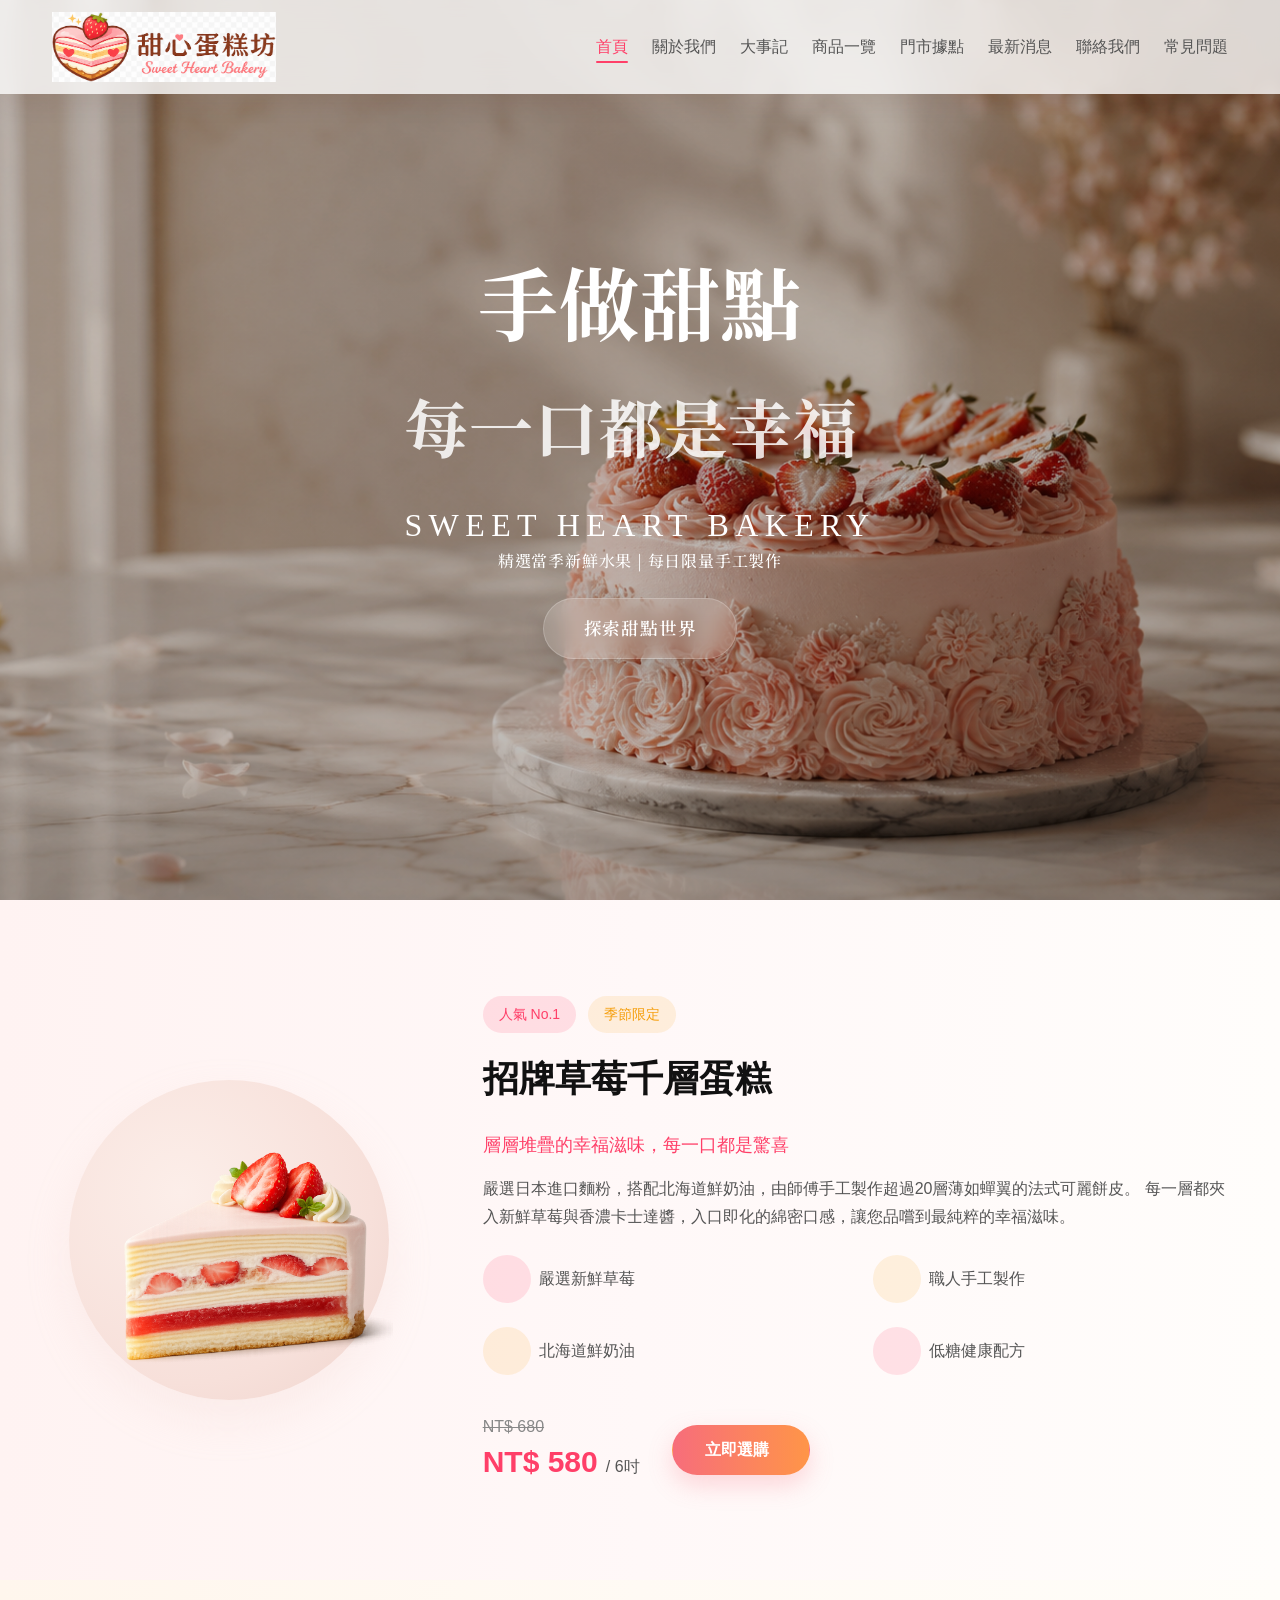
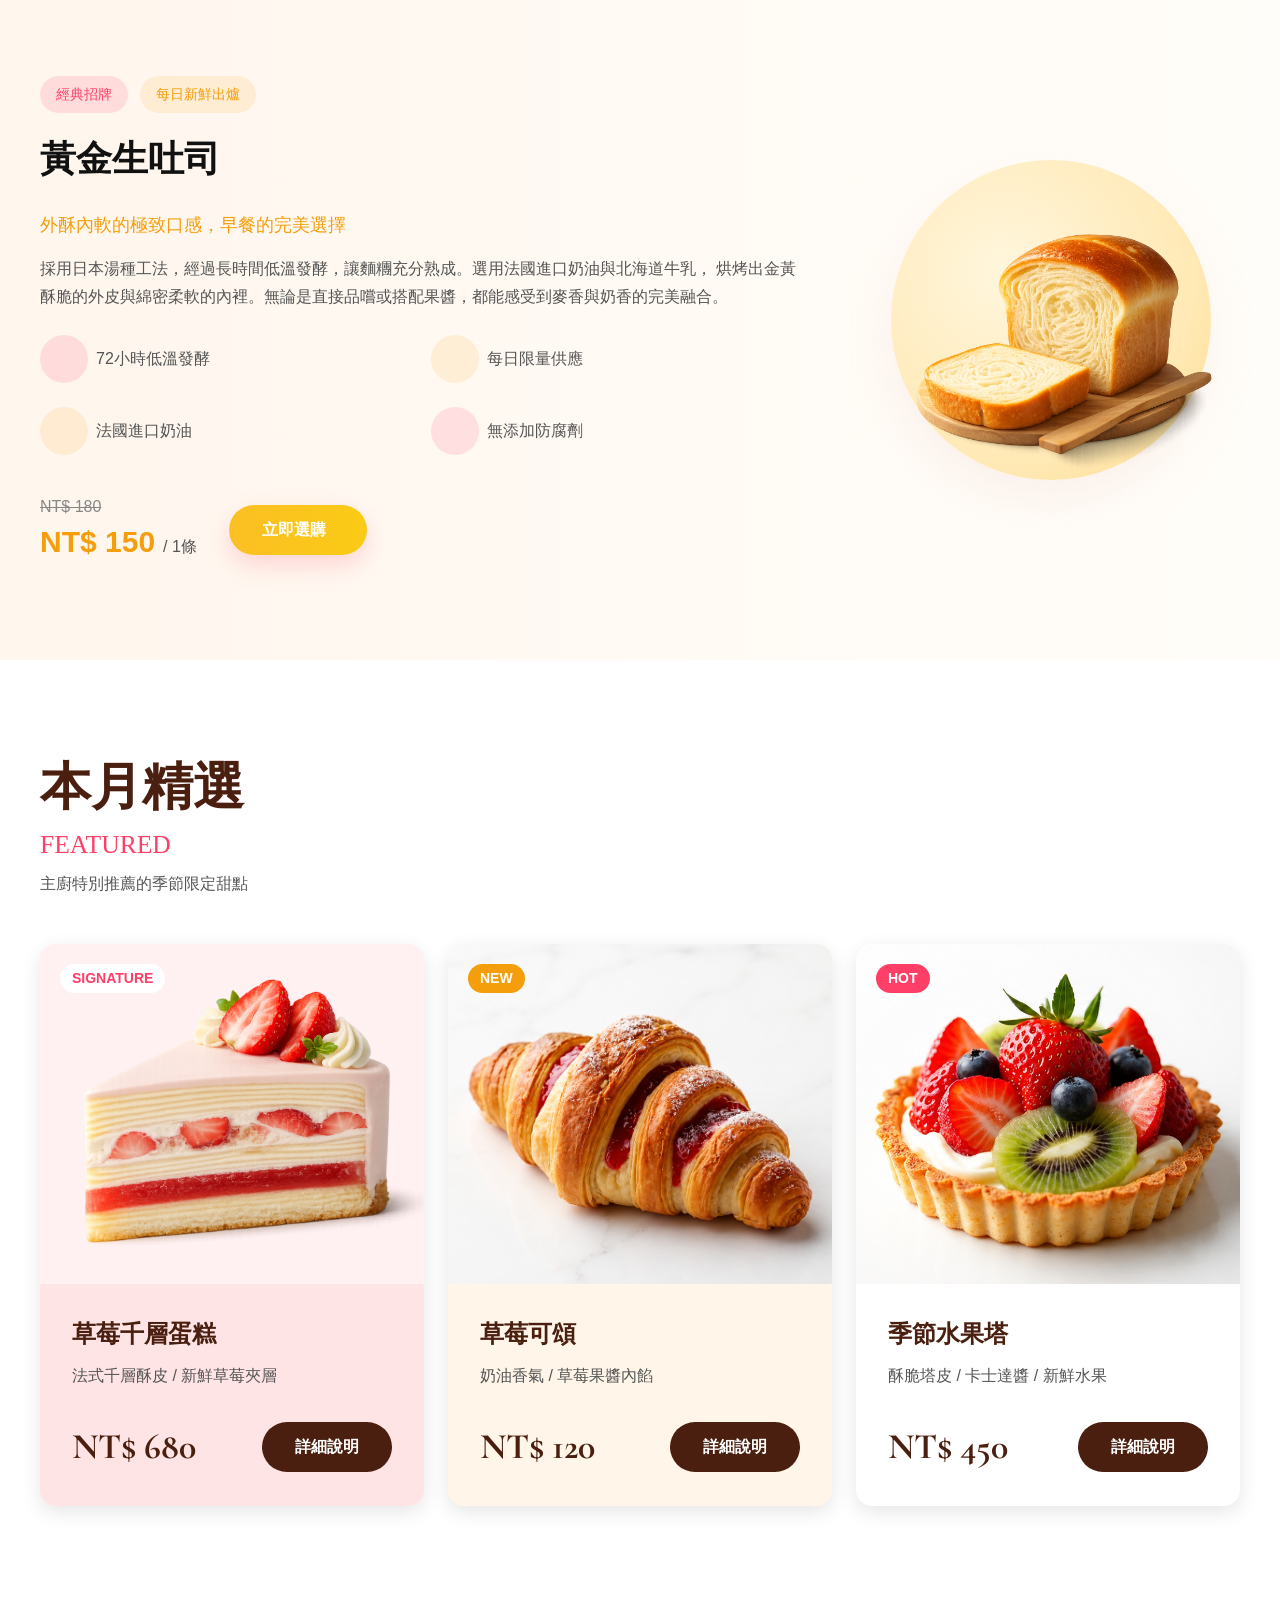
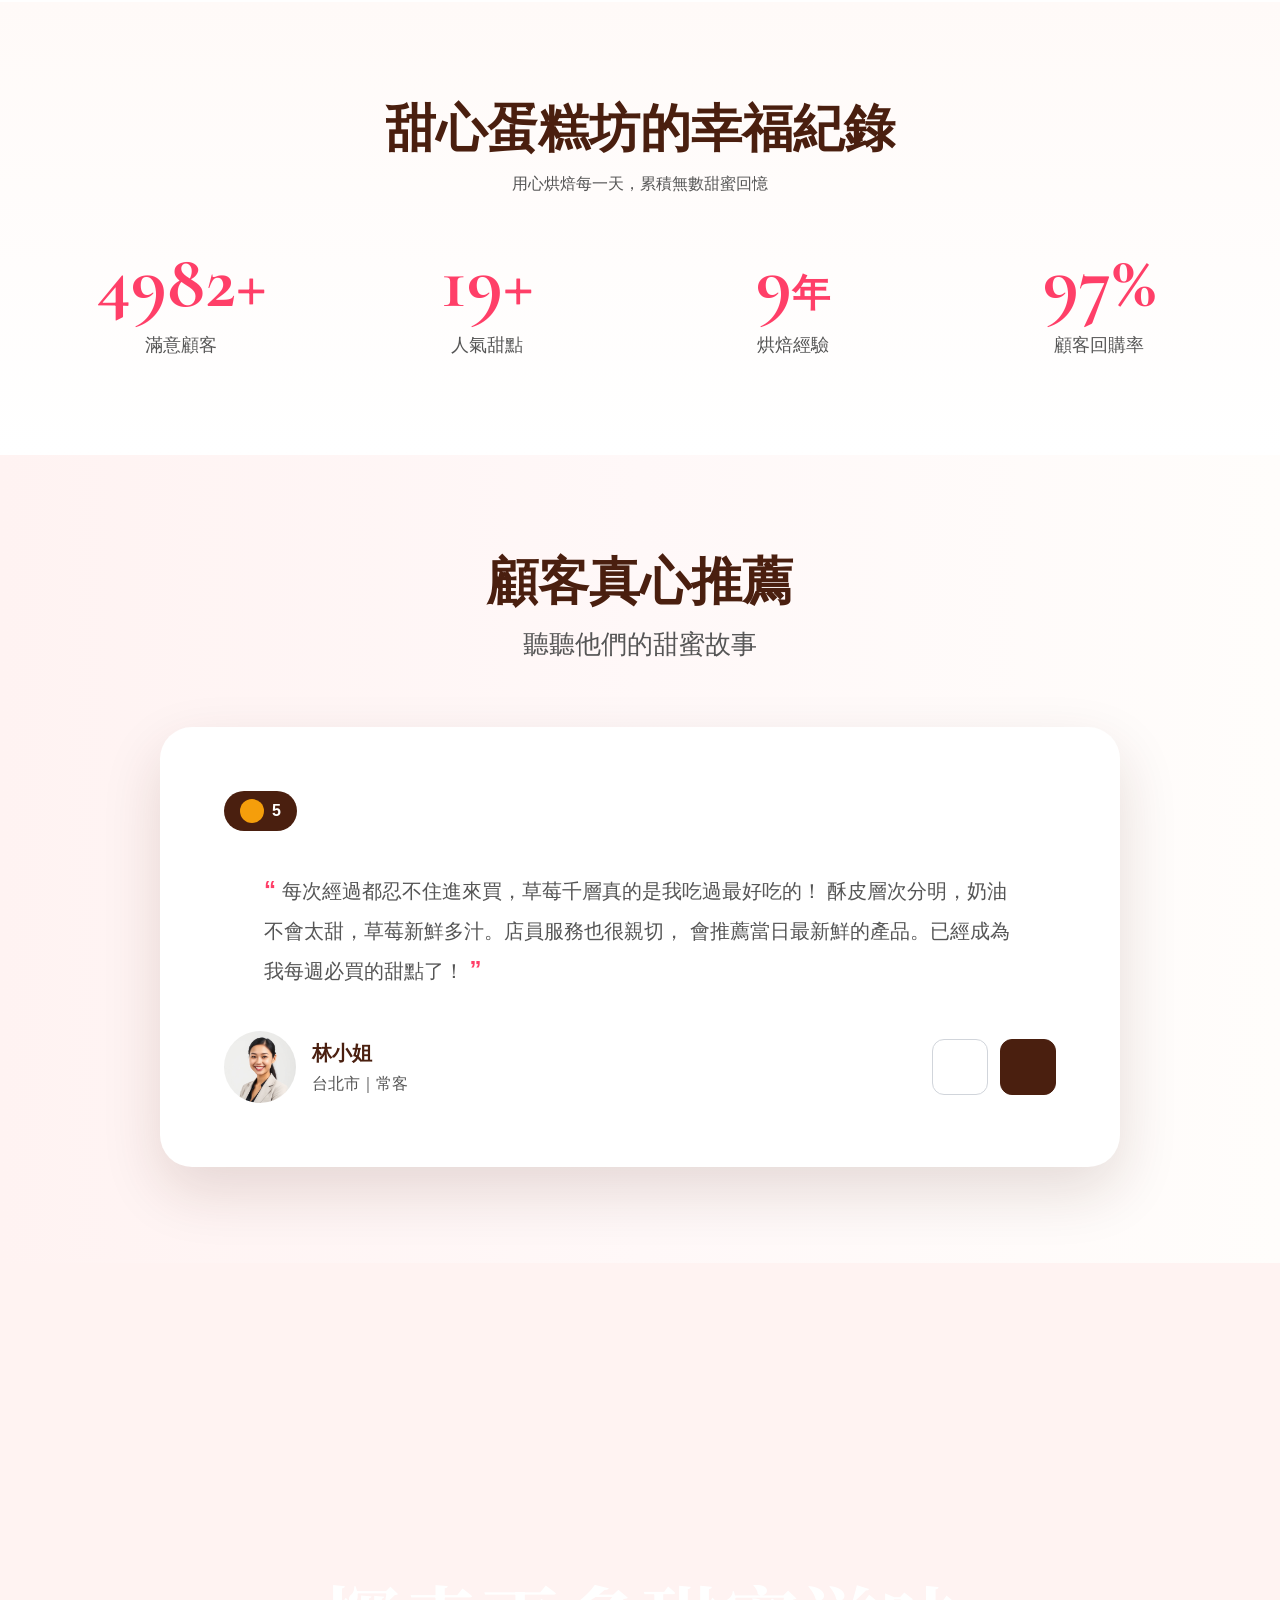
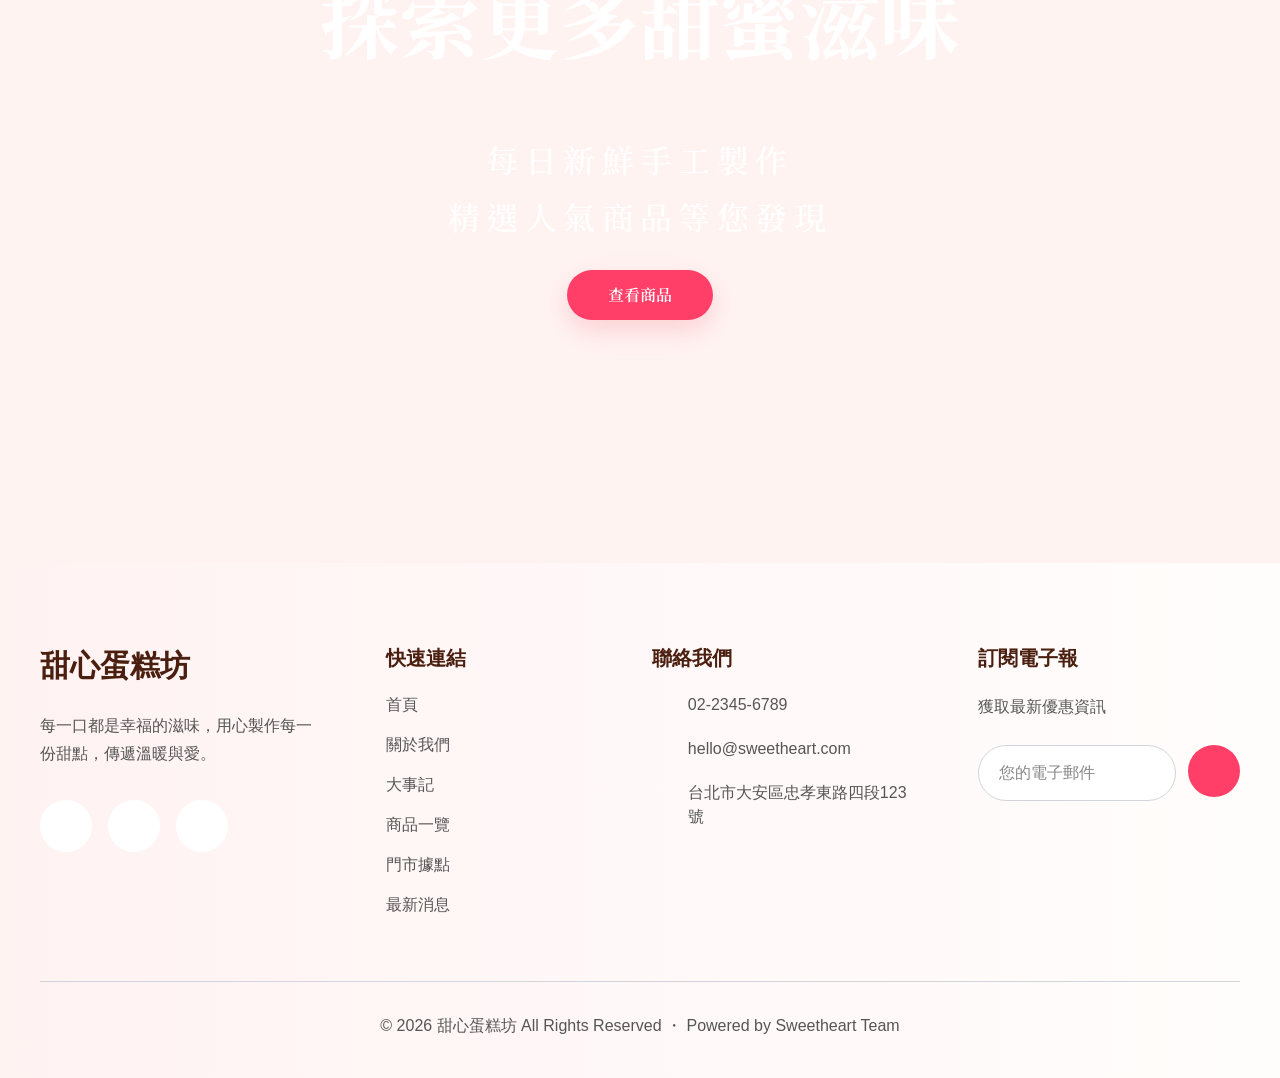
==== commit 712417ca: "完成版 v1.0" ====
--- a/index.html
+++ b/index.html
@@ -29,8 +29,8 @@
   <link href="CSS/layout.css" rel="stylesheet">
   <link href="CSS/components.css" rel="stylesheet">
   <link href="CSS/utilities.css" rel="stylesheet">
+  <link href="CSS/style.css" rel="stylesheet">
   <link href="CSS/home.css" rel="stylesheet">
-  <link href="CSS/style.css" rel="stylesheet">
 
   <!-- Font Awesome icon -->
   <script src="https://kit.fontawesome.com/b0d15683e9.js" crossorigin="anonymous"></script>
--- a/CSS/components.css
+++ b/CSS/components.css
@@ -450,20 +450,3 @@
 
     box-shadow: 0 14px 32px rgba(255, 63, 104, .24);
 }
-
-
-
-
-
-
-
-
-
-/* 不太懂這個要做什麼 */
-/* .input-group .input {
-    height: var(--control-h-md);
-}
-
-.input-group .btn {
-    height: var(--control-h-md);
-} */
--- a/CSS/style.css
+++ b/CSS/style.css
@@ -7,6 +7,8 @@
     background-position: center;
     background-repeat: no-repeat;
 
+
+
     /* 視差滾動 */
     background-attachment: fixed;
 
@@ -14,6 +16,15 @@
     align-items: center;
     justify-content: center;
     text-align: center;
+}
+
+.section-title {
+    font-size: clamp(3rem, 4vw, 5rem);
+    color: var(--color-tertiary);
+}
+
+.anchor-section {
+    scroll-margin-top: 85px;
 }
 
 /* 滾動顯示動畫 */
@@ -150,6 +161,8 @@
 
 .hero-subtitle {
     font-size: clamp(2.2rem, 6vw, 4rem);
+    color: var(--text-white-soft);
+    text-align: left;
 }
 
 .hero-brand {
@@ -166,10 +179,6 @@
 .hero .btn {
     font-size: clamp(0.95rem, 2vw, 1.1rem);
     padding: 1rem 2rem;
-}
-
-.hero-subtitle {
-    color: var(--text-white-soft);
 }
 
 .hero-actions {
@@ -1012,7 +1021,7 @@
         padding-bottom: var(--space-10);
     }
 
-    
+
 }
 
 
@@ -1021,10 +1030,6 @@
     /* 通用樣式 */
     .section-lg {
         padding: var(--space-10) 0;
-    }
-
-    .anchor-section {
-        scroll-margin-top: 85px;
     }
 
     /* hero(index、about) */
--- a/CSS/home.css
+++ b/CSS/home.css
@@ -1,9 +1,3 @@
-/* 通用樣式 */
-.section-title {
-    font-size: clamp(3rem, 4vw, 5rem);
-    color: var(--color-tertiary);
-}
-
 /* 精選商品區 */
 .featured-product--strawberry {
     background: linear-gradient(90deg,
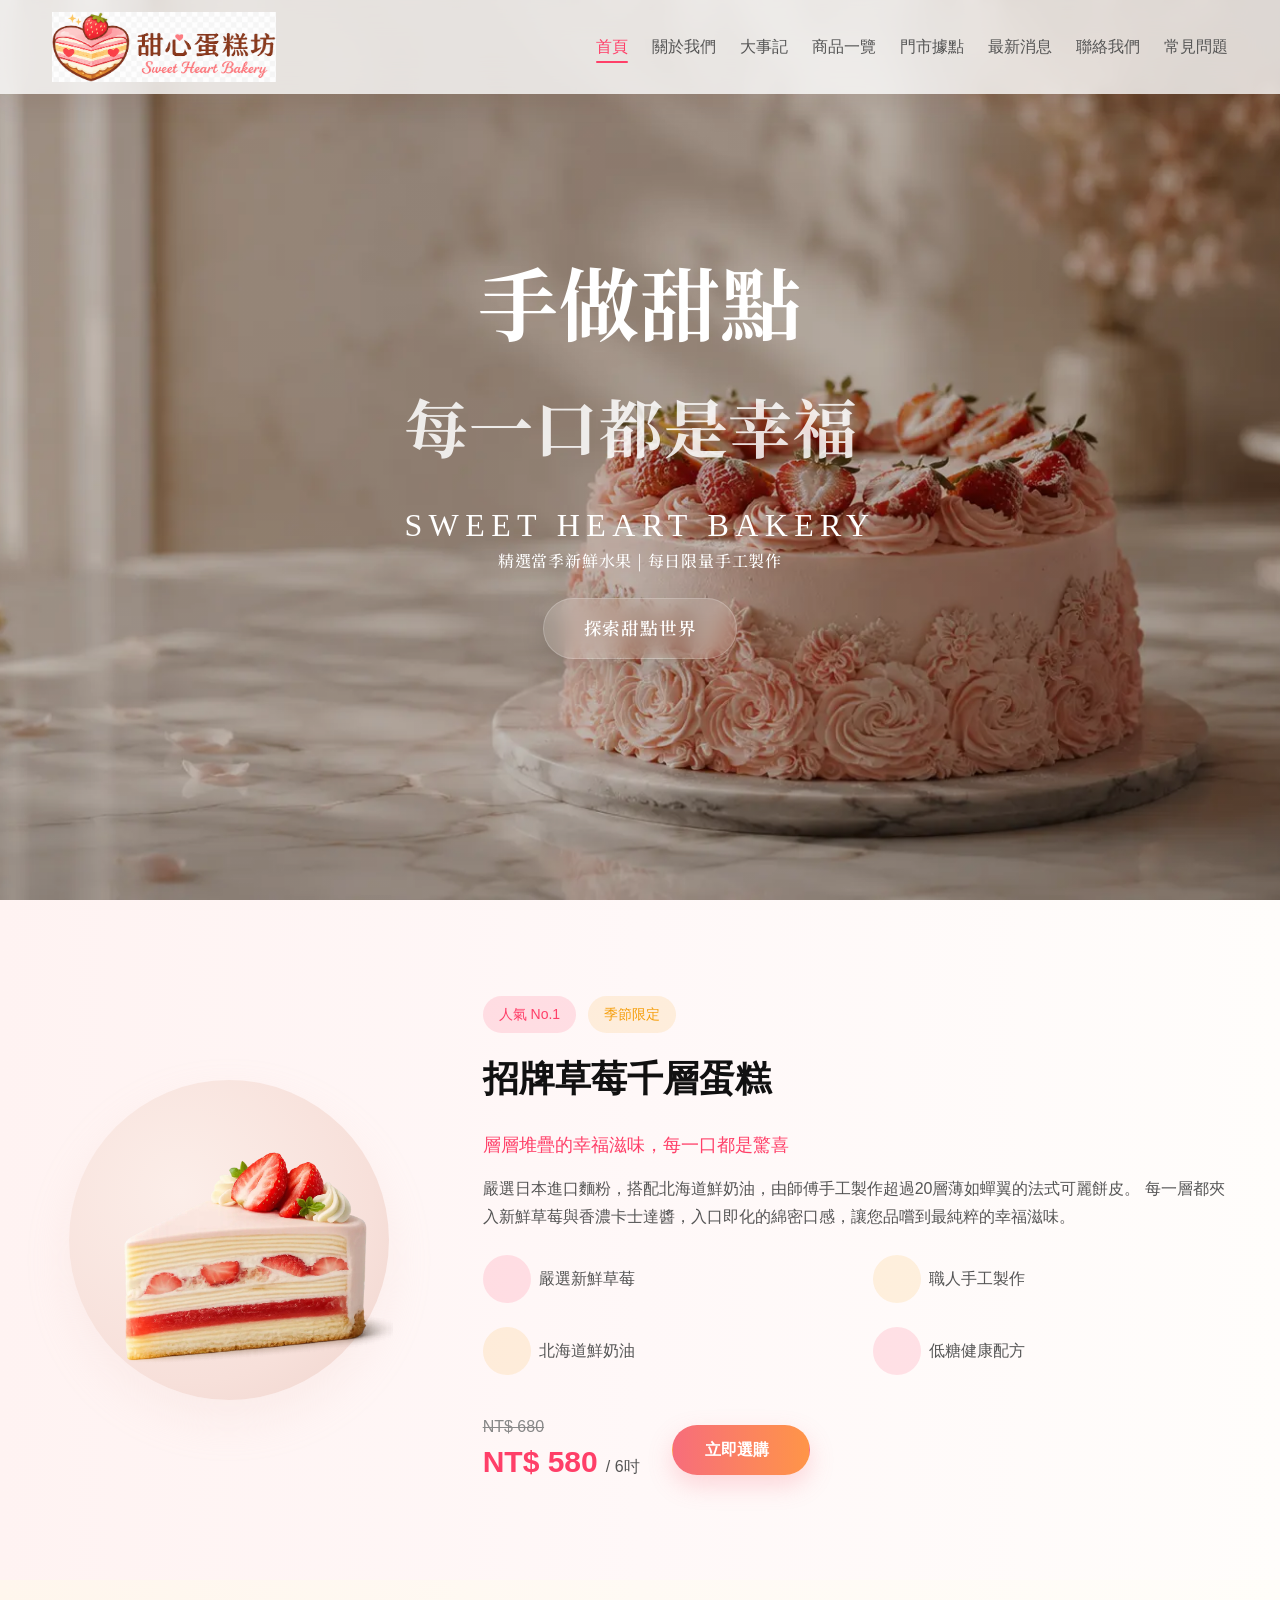
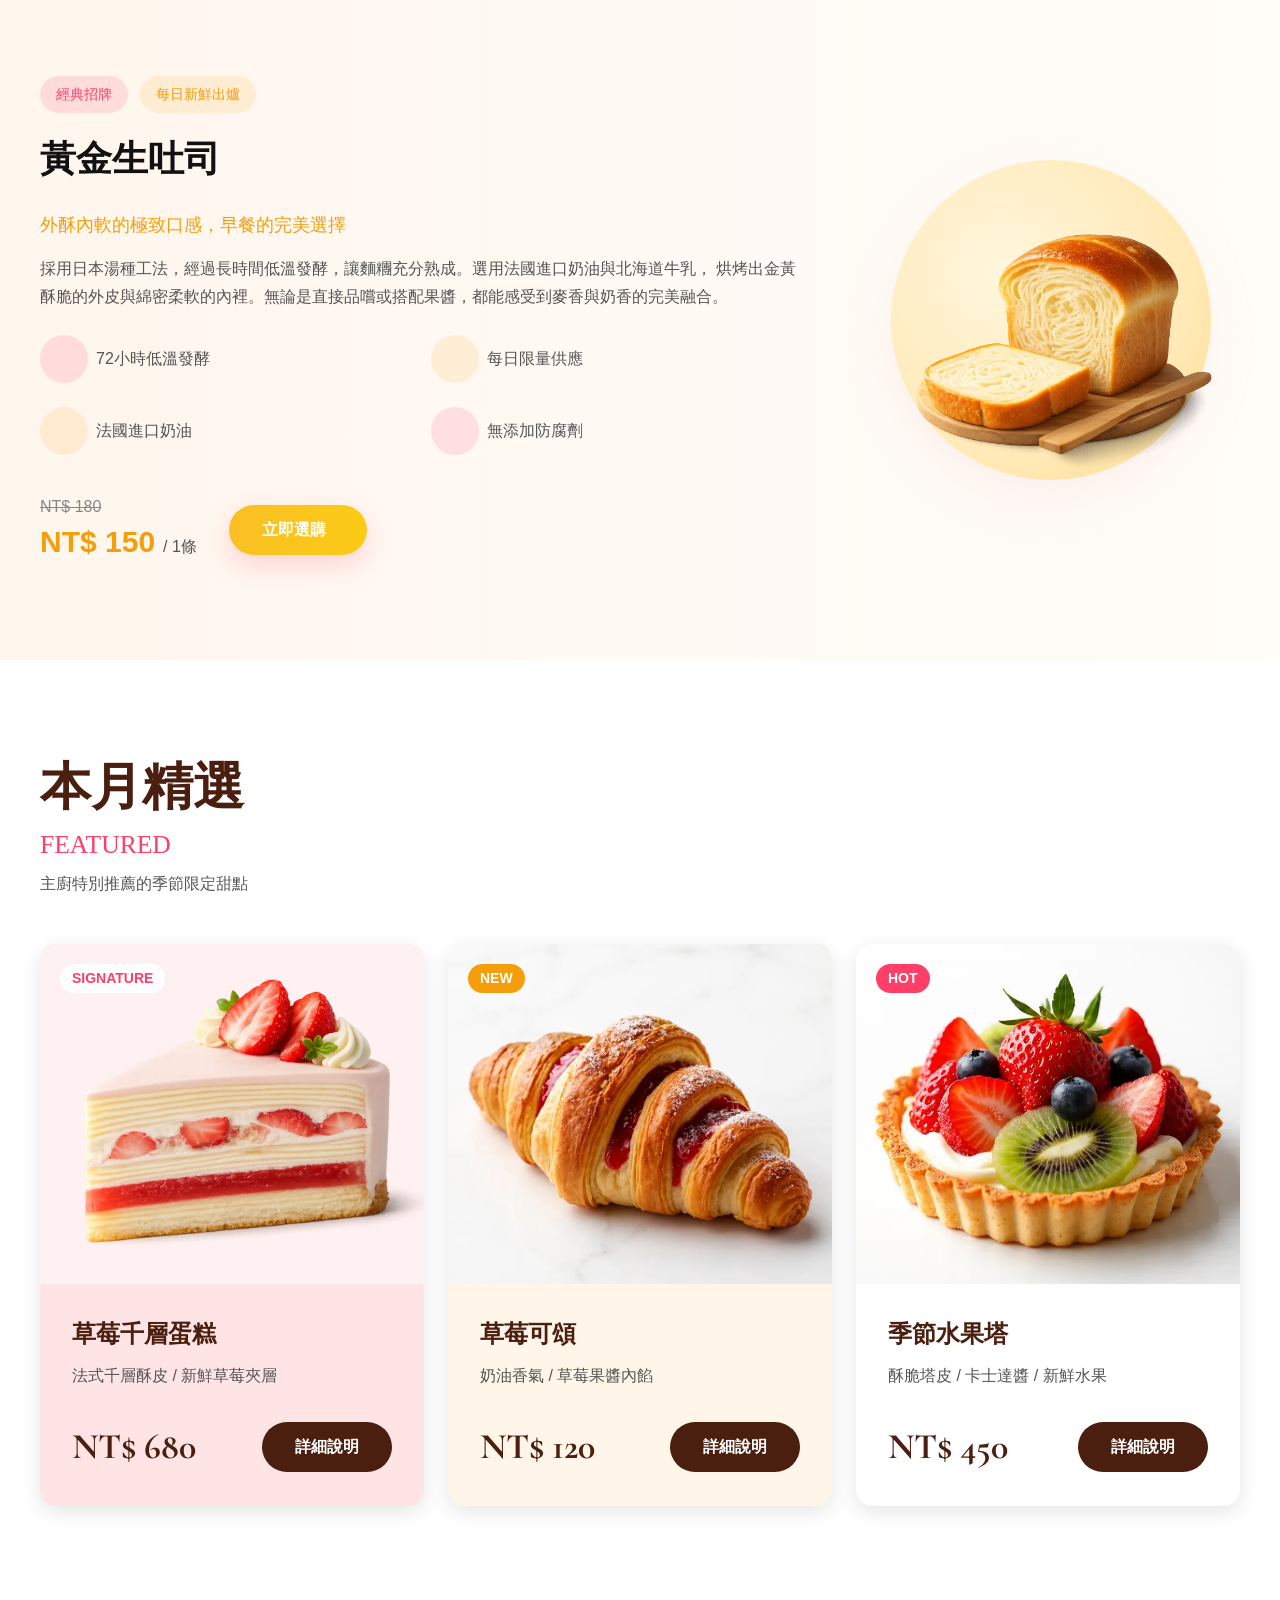
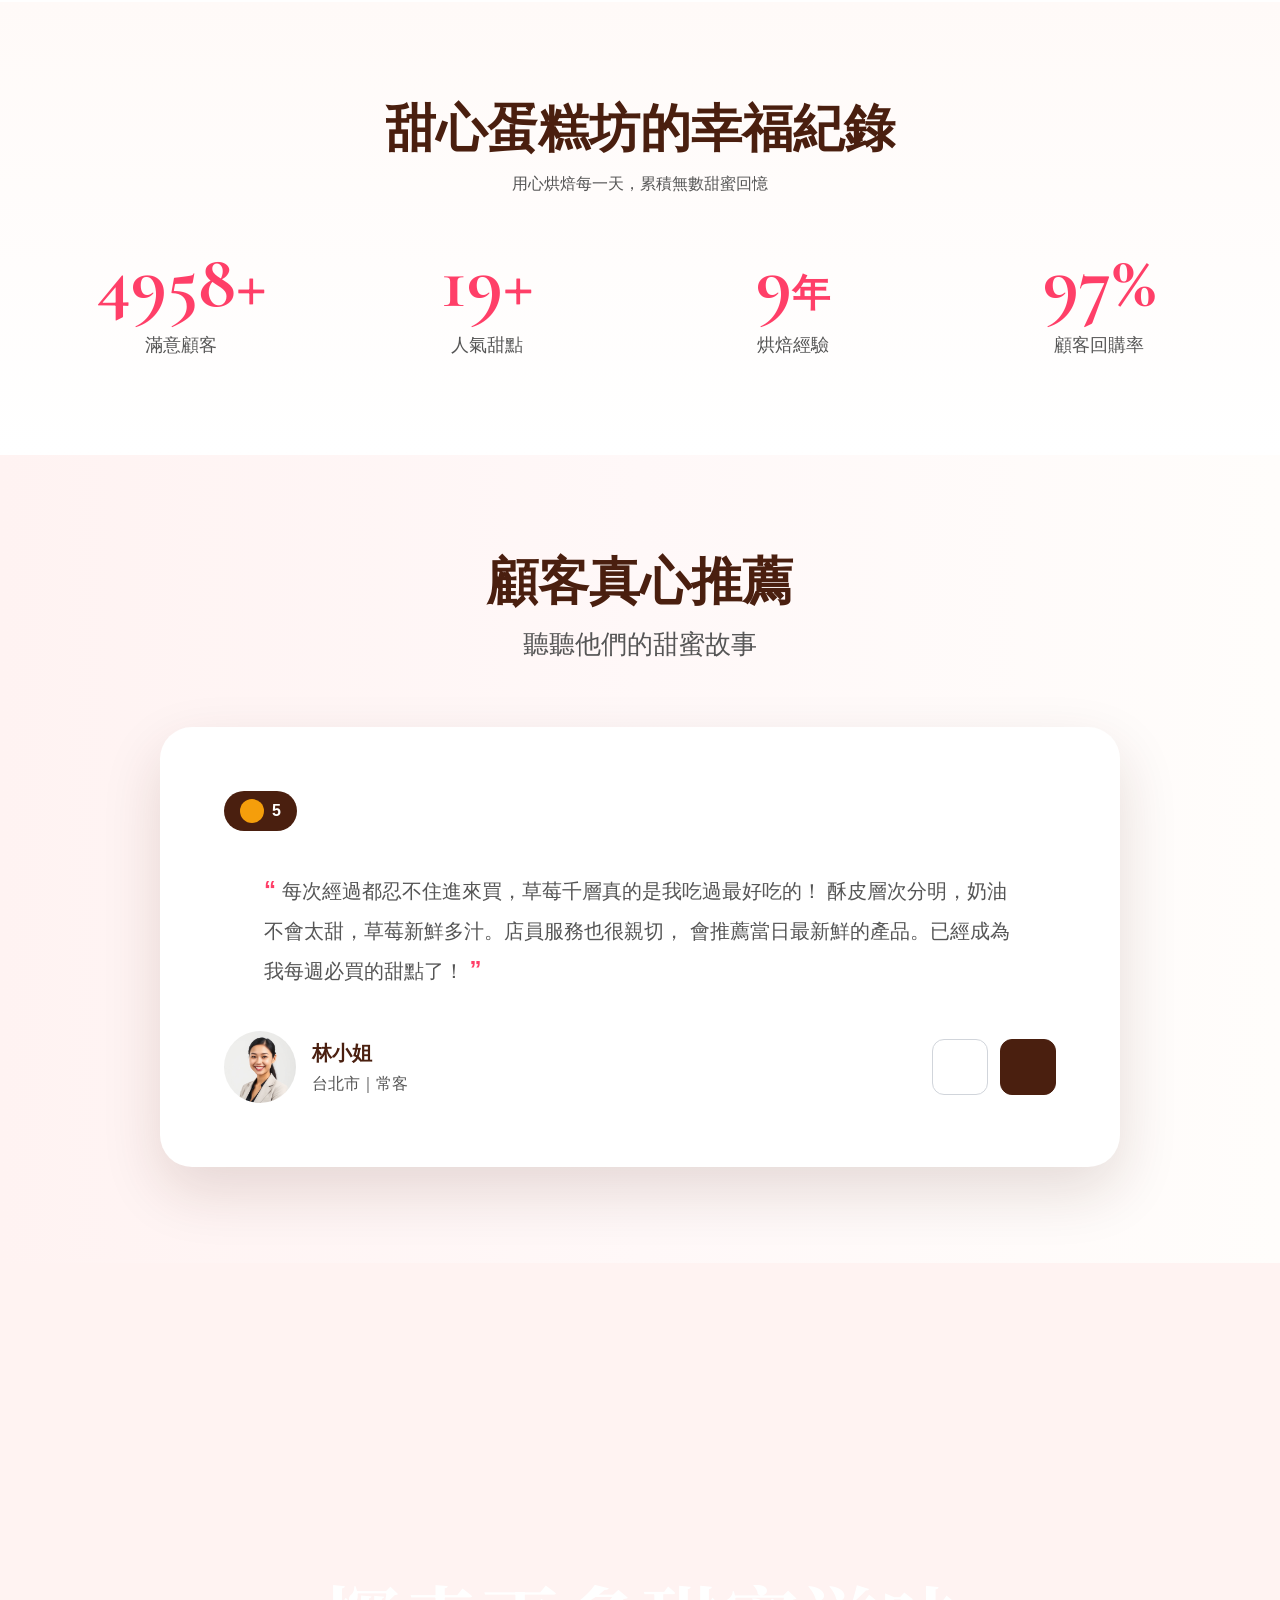
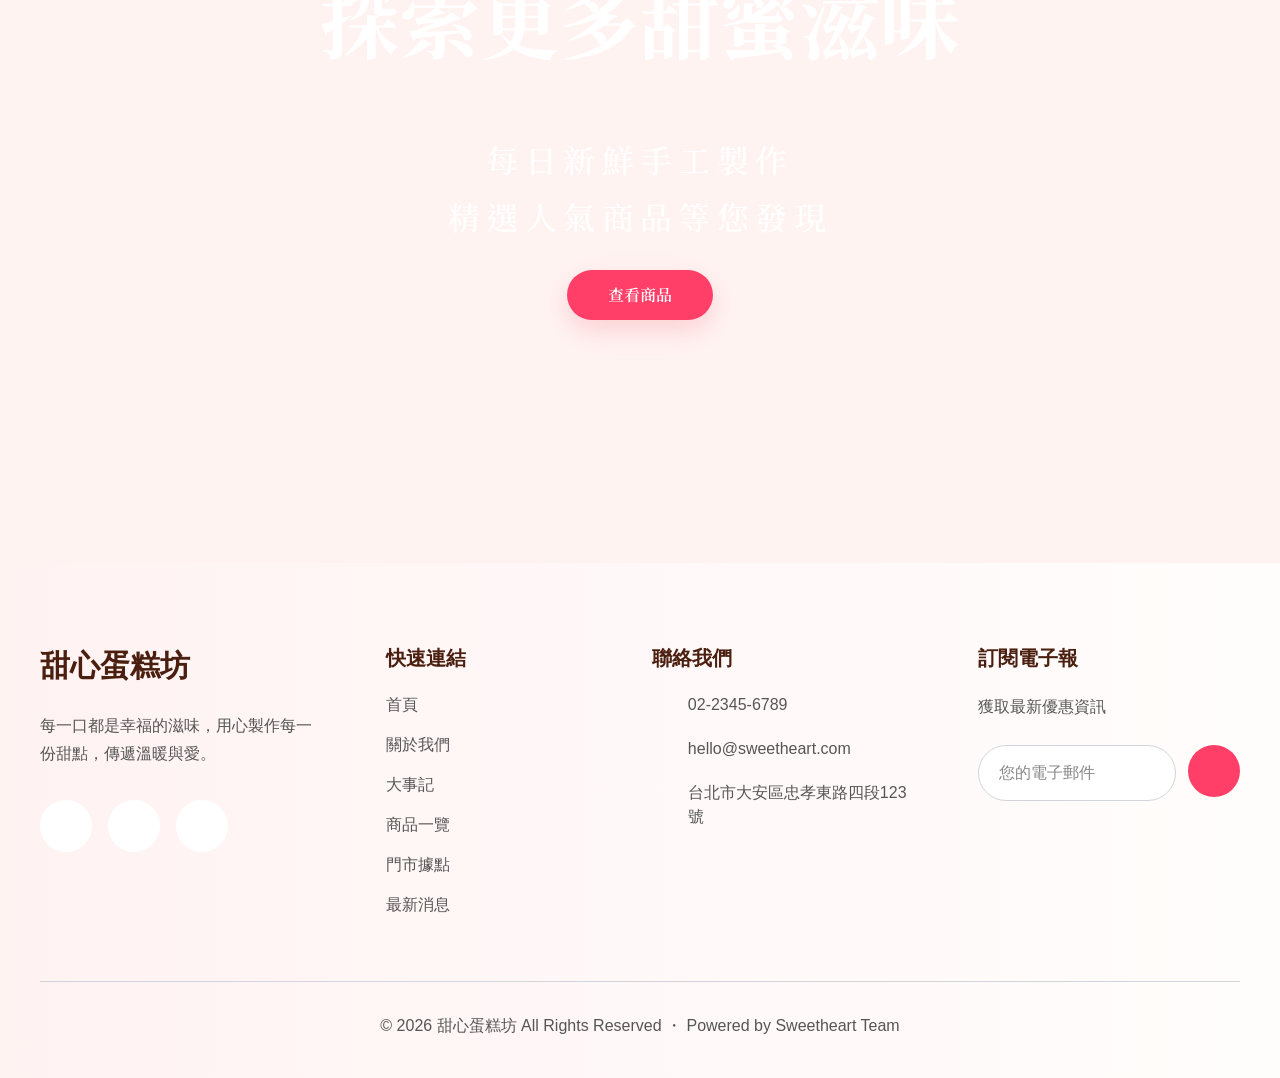
==== commit d81e9383: "圖片轉檔第一批" ====
--- a/index.html
+++ b/index.html
@@ -154,7 +154,7 @@
 
           <div class="featured-product__image flex-1">
             <div class="product-circle product-circle--strawberry"></div>
-            <img src="images/Strawberry-Crepe-Cake-Slices.png" alt="招牌草莓千層蛋糕">
+            <img src="images/Strawberry-Crepe-Cake-Slices.webp" alt="招牌草莓千層蛋糕">
           </div>
 
           <div class="featured-product__content flex-2">
@@ -214,7 +214,7 @@
 
           <div class="featured-product__image flex-1">
             <div class="product-circle product-circle--toast"></div>
-            <img src="images/Golden-Toast.png" alt="黃金生吐司">
+            <img src="images/Golden-Toast.webp" alt="黃金生吐司">
           </div>
 
           <div class="featured-product__content flex-2">
@@ -287,7 +287,7 @@
                 <source media="(min-width: 481px) and (max-width: 768px)"
                   srcset="images/Strawberry-Crepe-Cake-Slices-tablet.png">
 
-                <img src="images/Strawberry-Crepe-Cake-Slices.png" alt="草莓千層蛋糕">
+                <img src="images/Strawberry-Crepe-Cake-Slices.webp" alt="草莓千層蛋糕">
               </picture>
             </div>
 
@@ -308,9 +308,9 @@
             <div class="product-card__image">
               <picture>
                 <source media="(min-width: 481px) and (max-width: 768px)"
-                  srcset="images/Strawberry-Croissant-tablet.png">
-
-                <img src="images/Strawberry-Croissant.png" alt="草莓可頌">
+                  srcset="images/Strawberry-Croissant-tablet.webp">
+
+                <img src="images/Strawberry-Croissant.webp" alt="草莓可頌">
               </picture>
             </div>
 
@@ -331,9 +331,9 @@
             <div class="product-card__image">
               <picture>
                 <source media="(min-width: 481px) and (max-width: 768px)"
-                  srcset="images/Seasonal-fruit-tower-tablet.png">
-
-                <img src="images/Seasonal-fruit-tower.png" alt="季節水果塔">
+                  srcset="images/Seasonal-fruit-tower-tablet.webp">
+
+                <img src="images/Seasonal-fruit-tower.webp" alt="季節水果塔">
               </picture>
             </div>
 
--- a/CSS/style.css
+++ b/CSS/style.css
@@ -136,7 +136,7 @@
 
 /* hero(index、about、timeline) */
 .hero {
-    background-image: linear-gradient(rgba(0, 0, 0, 0.25), rgba(0, 0, 0, 0.25)), url("../images/Baking-studio.png");
+    background-image: linear-gradient(rgba(0, 0, 0, 0.25), rgba(0, 0, 0, 0.25)), url("../images/Baking-studio.webp");
 }
 
 .hero-text {
--- a/CSS/home.css
+++ b/CSS/home.css
@@ -427,7 +427,7 @@
 
 /* CTA Banner */
 .cta-banner {
-    background-image: linear-gradient(rgba(0, 0, 0, 0.25), rgba(0, 0, 0, 0.25)), url("../images/decorate-cake.png");
+    background-image: linear-gradient(rgba(0, 0, 0, 0.25), rgba(0, 0, 0, 0.25)), url("../images/decorate-cake.webp");
 }
 
 .cta-banner-text {
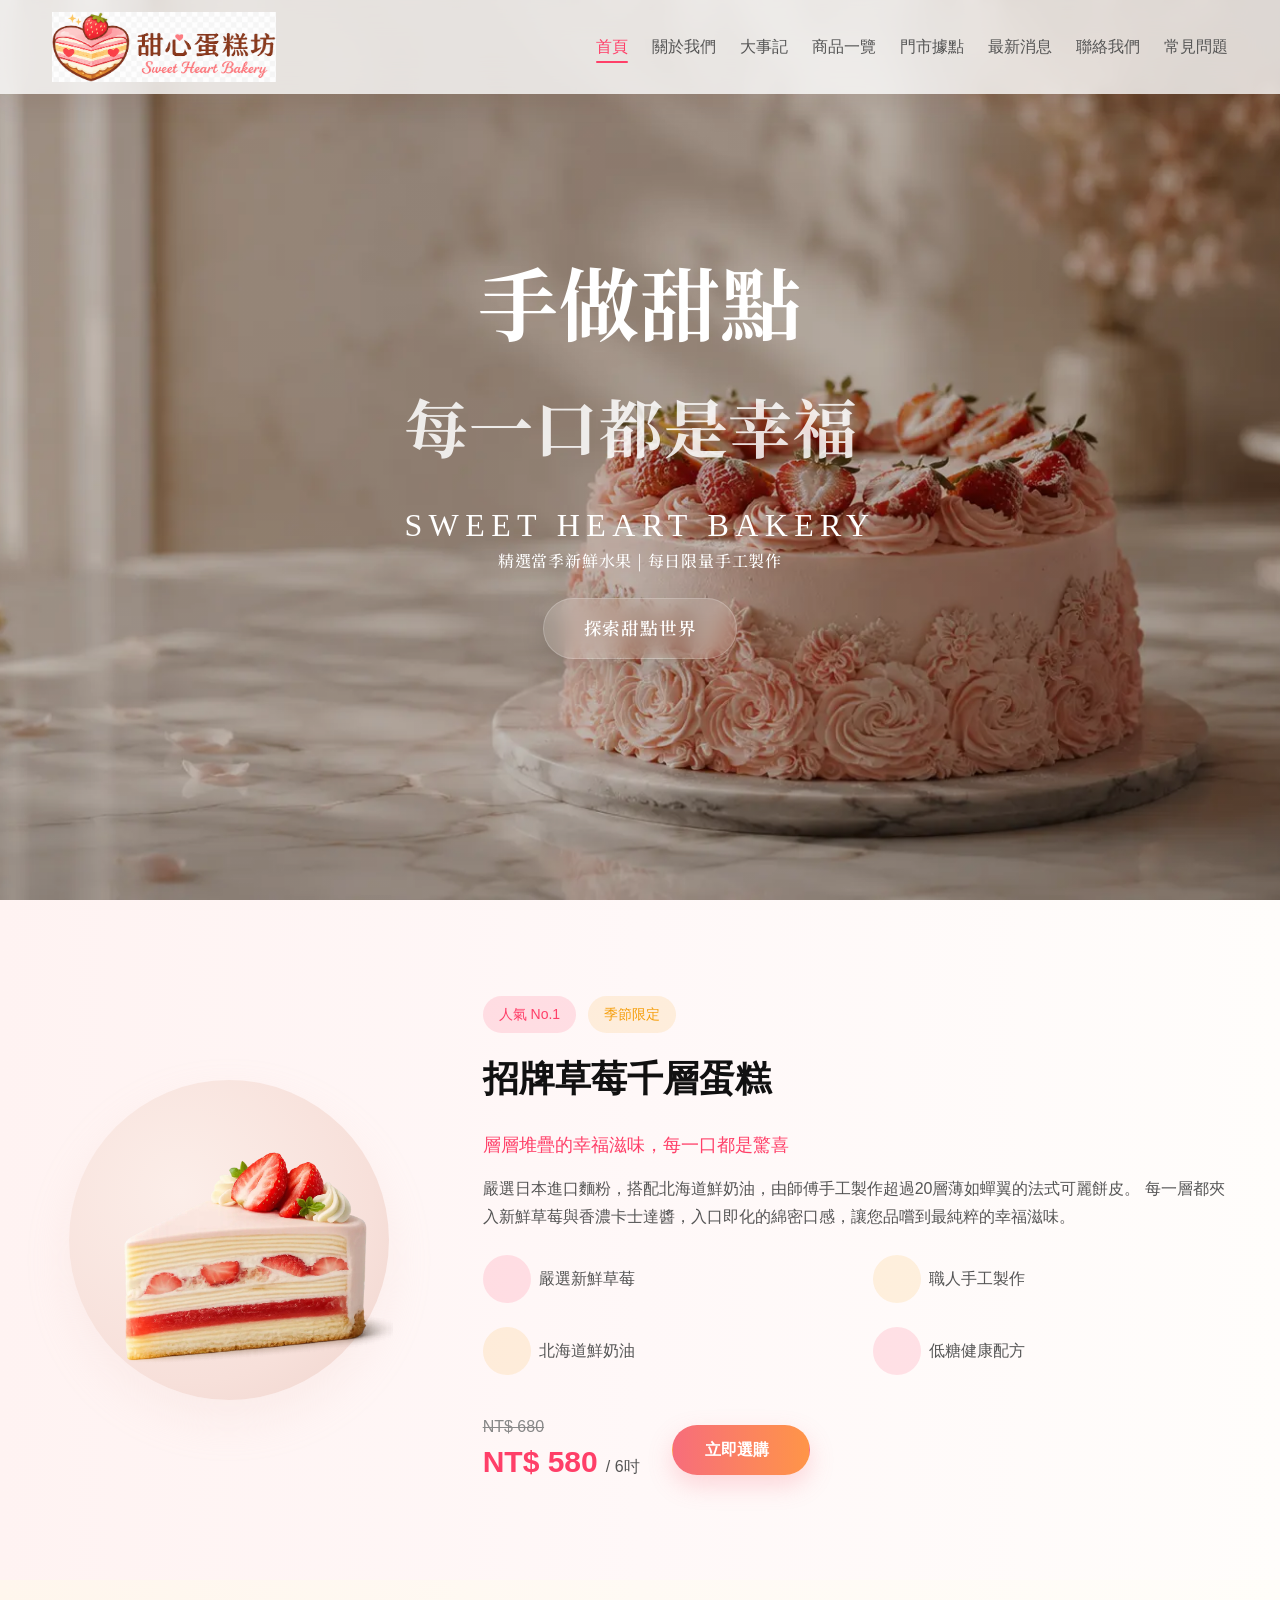
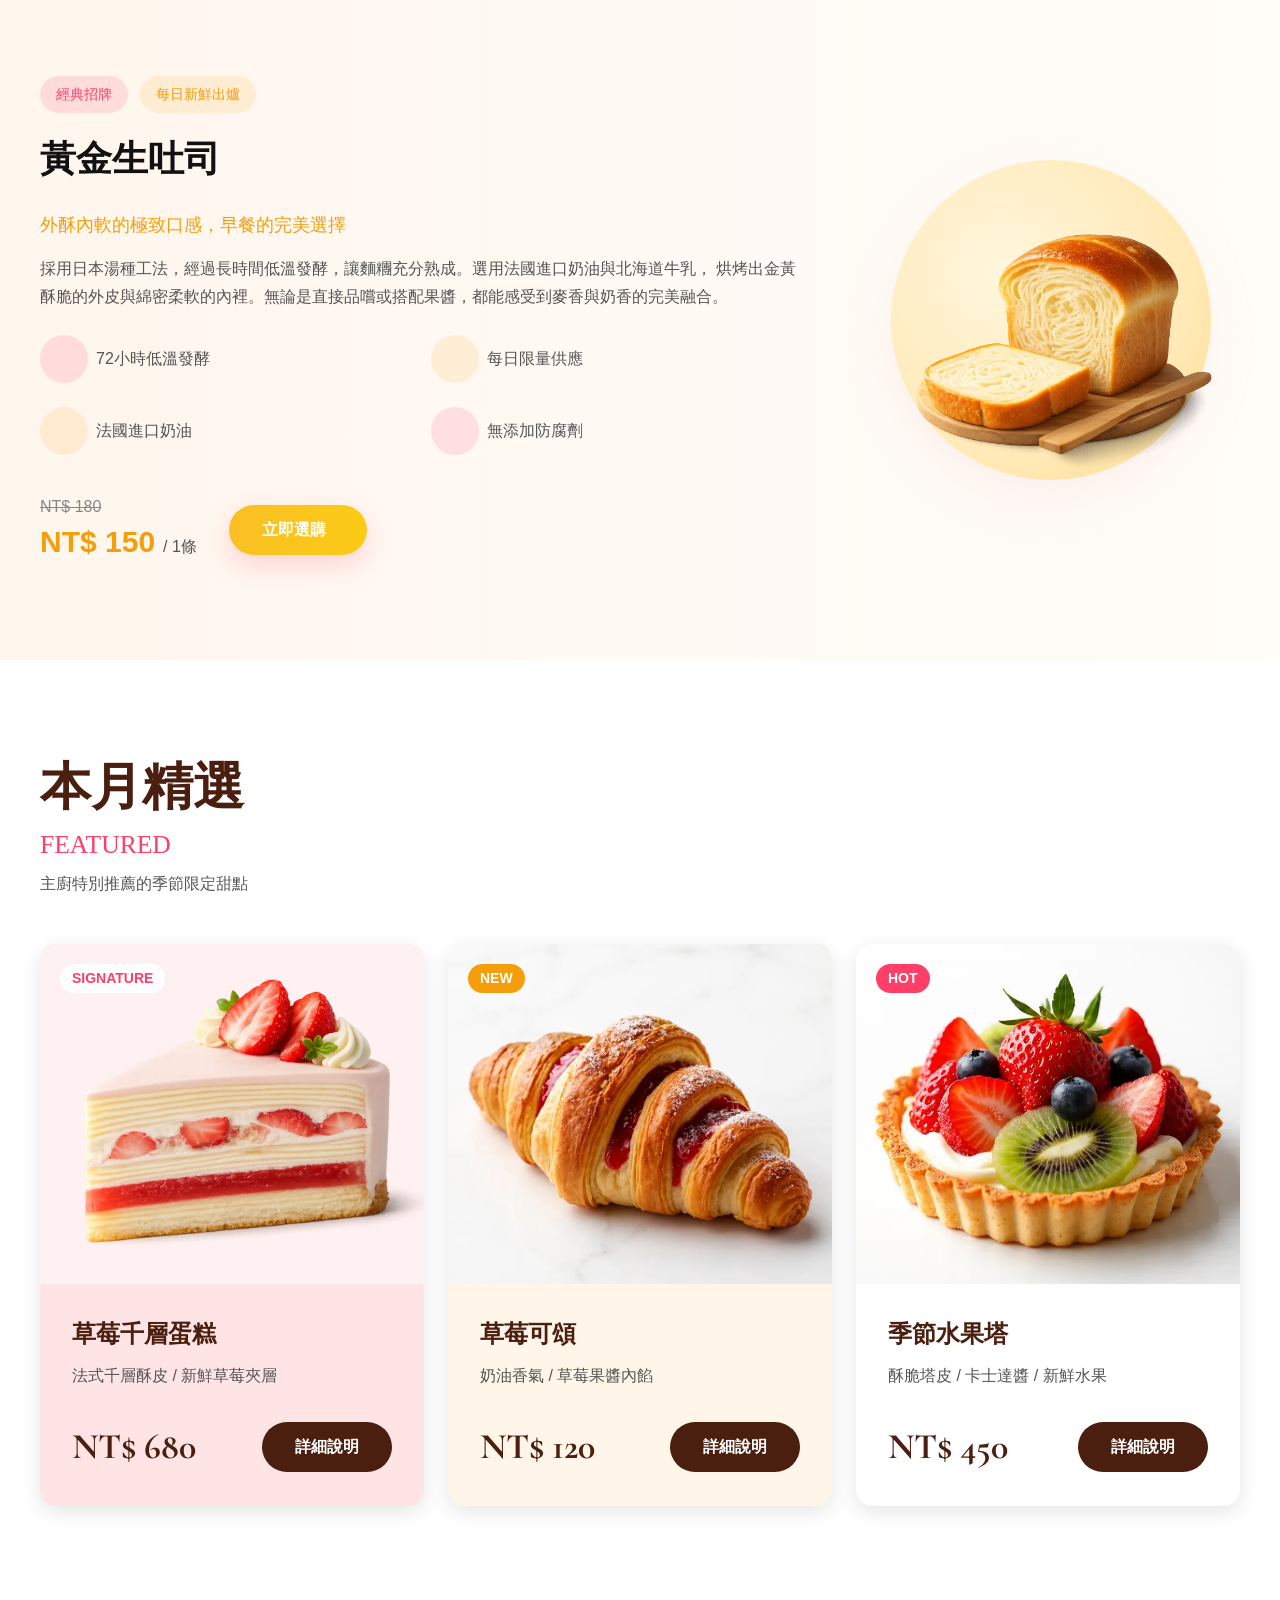
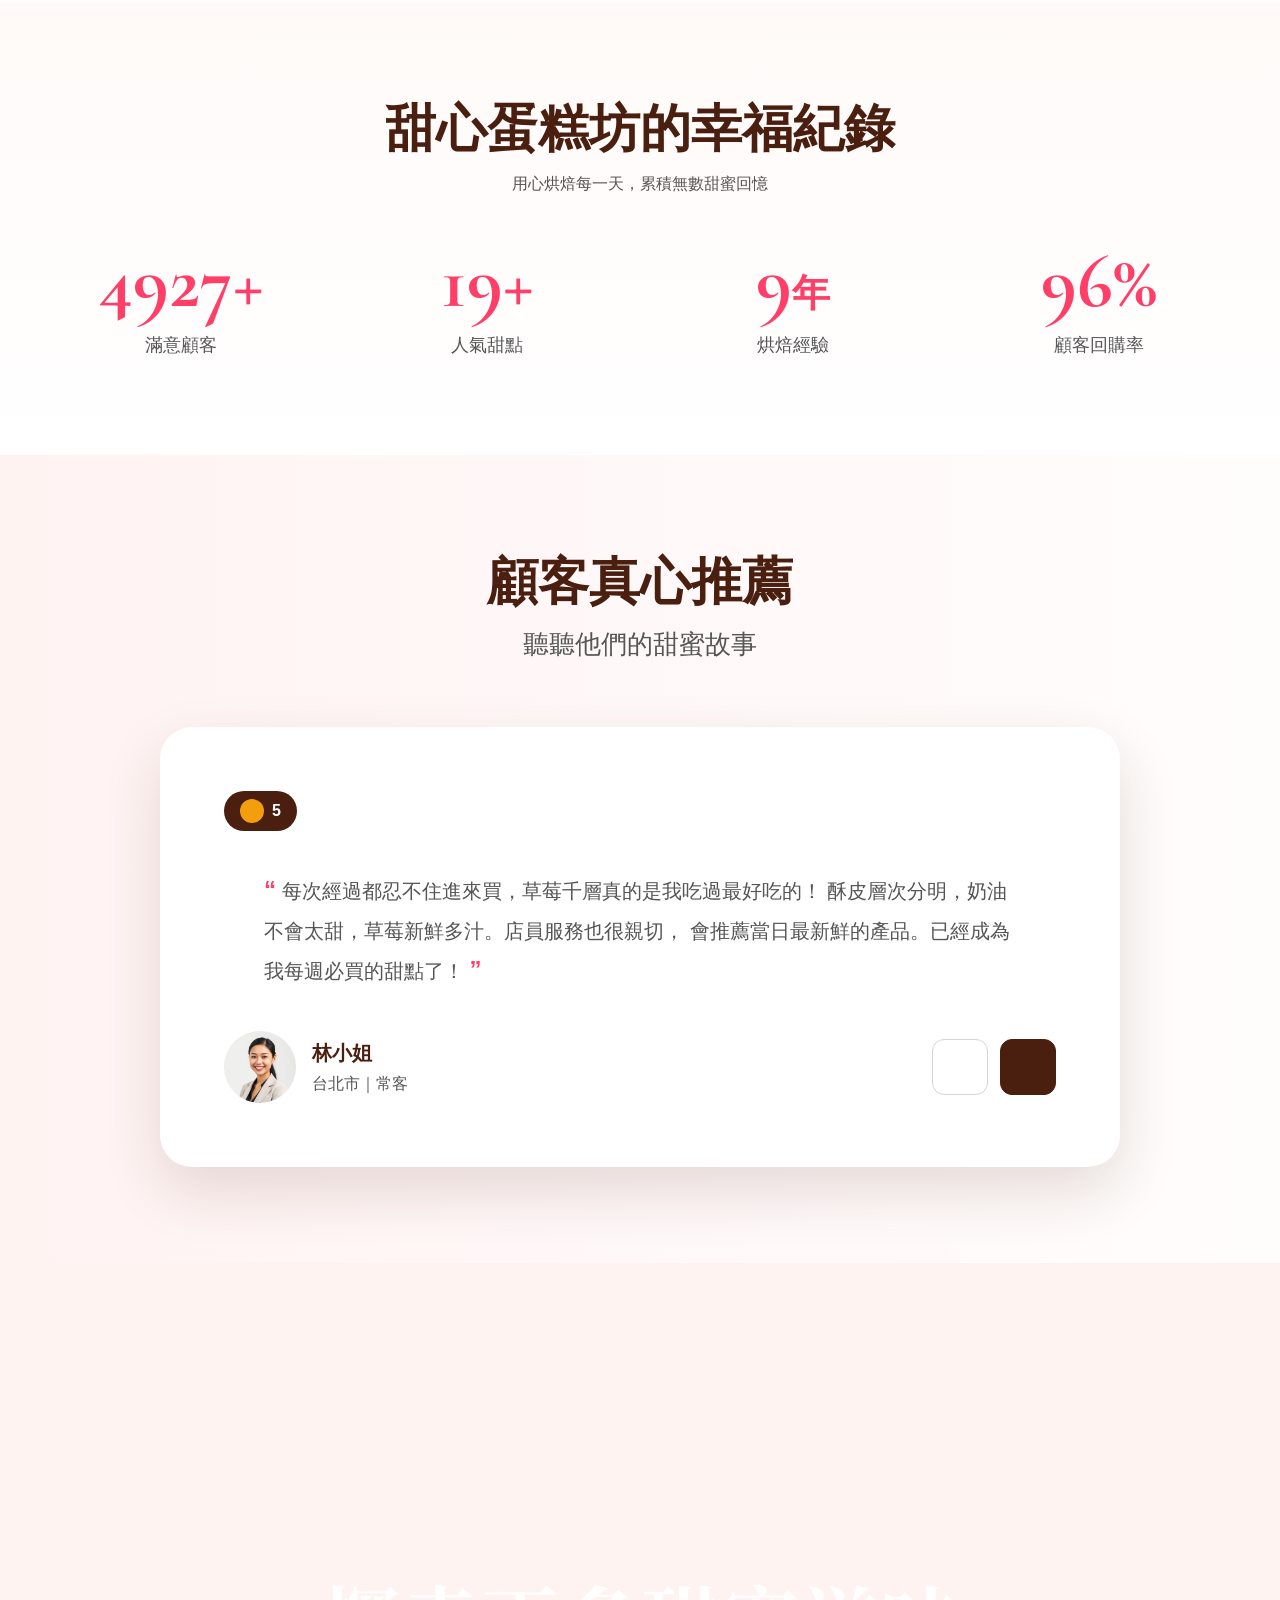
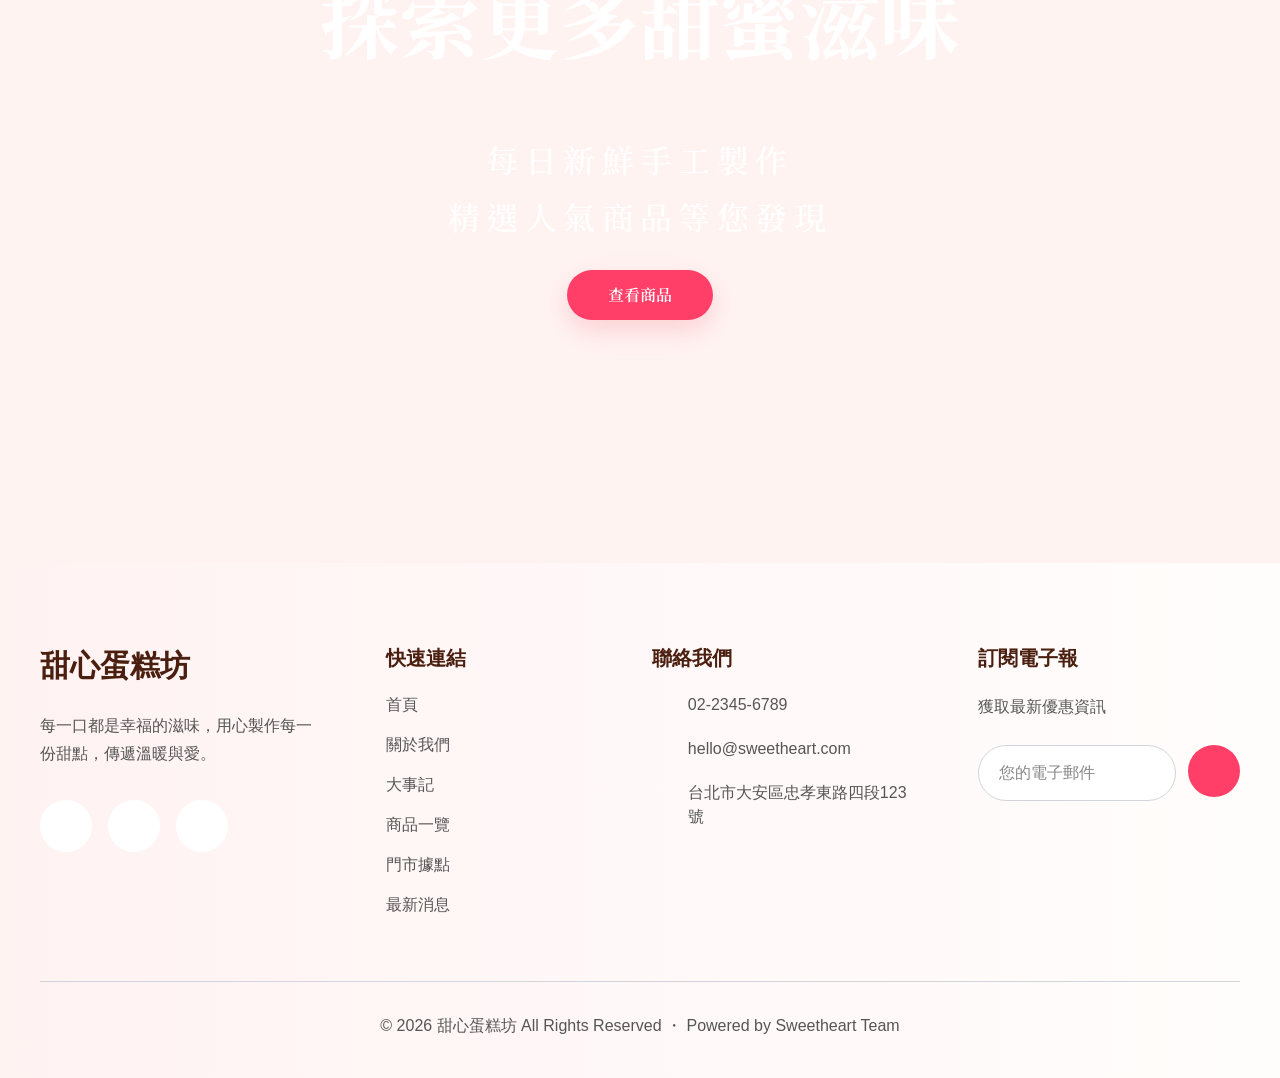
==== commit 50599e56: "最新消息png改webp" ====
--- a/index.html
+++ b/index.html
@@ -285,7 +285,7 @@
             <div class="product-card__image">
               <picture>
                 <source media="(min-width: 481px) and (max-width: 768px)"
-                  srcset="images/Strawberry-Crepe-Cake-Slices-tablet.png">
+                  srcset="images/Strawberry-Crepe-Cake-Slices-tablet.webp">
 
                 <img src="images/Strawberry-Crepe-Cake-Slices.webp" alt="草莓千層蛋糕">
               </picture>
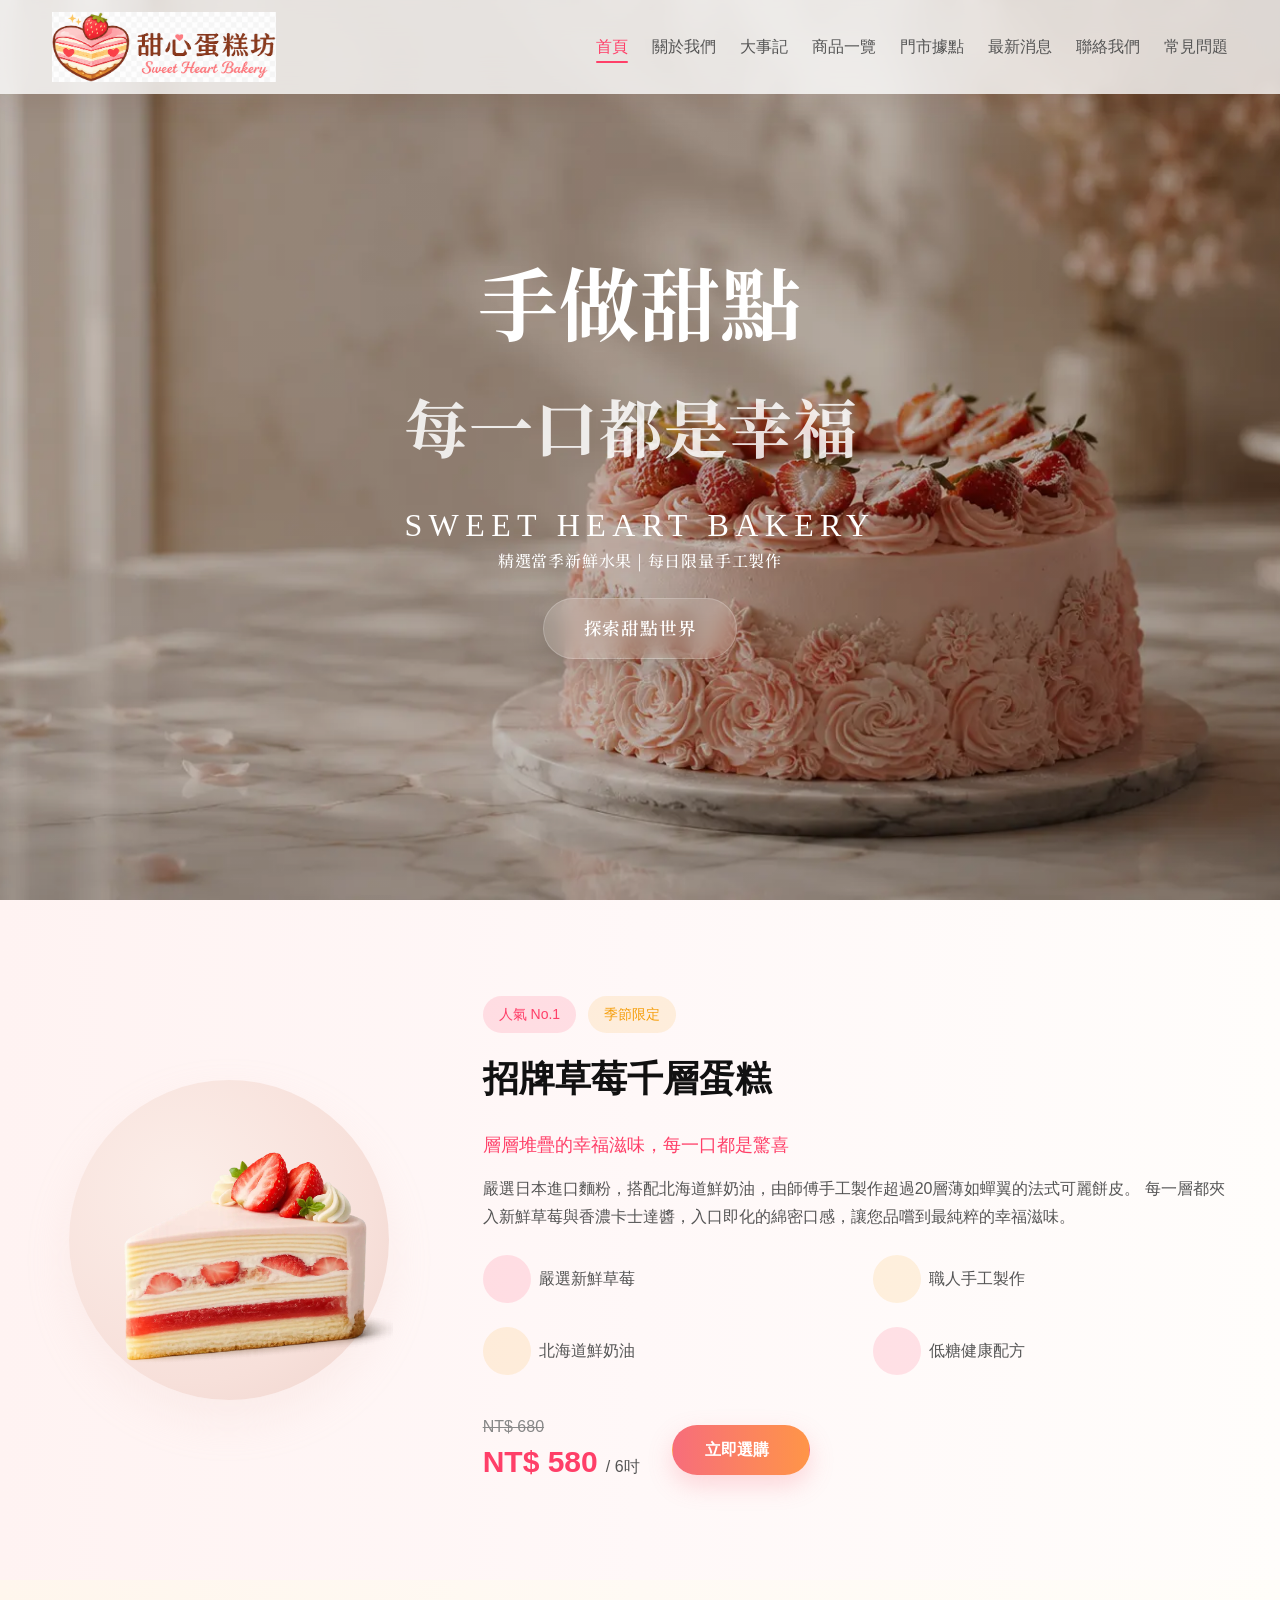
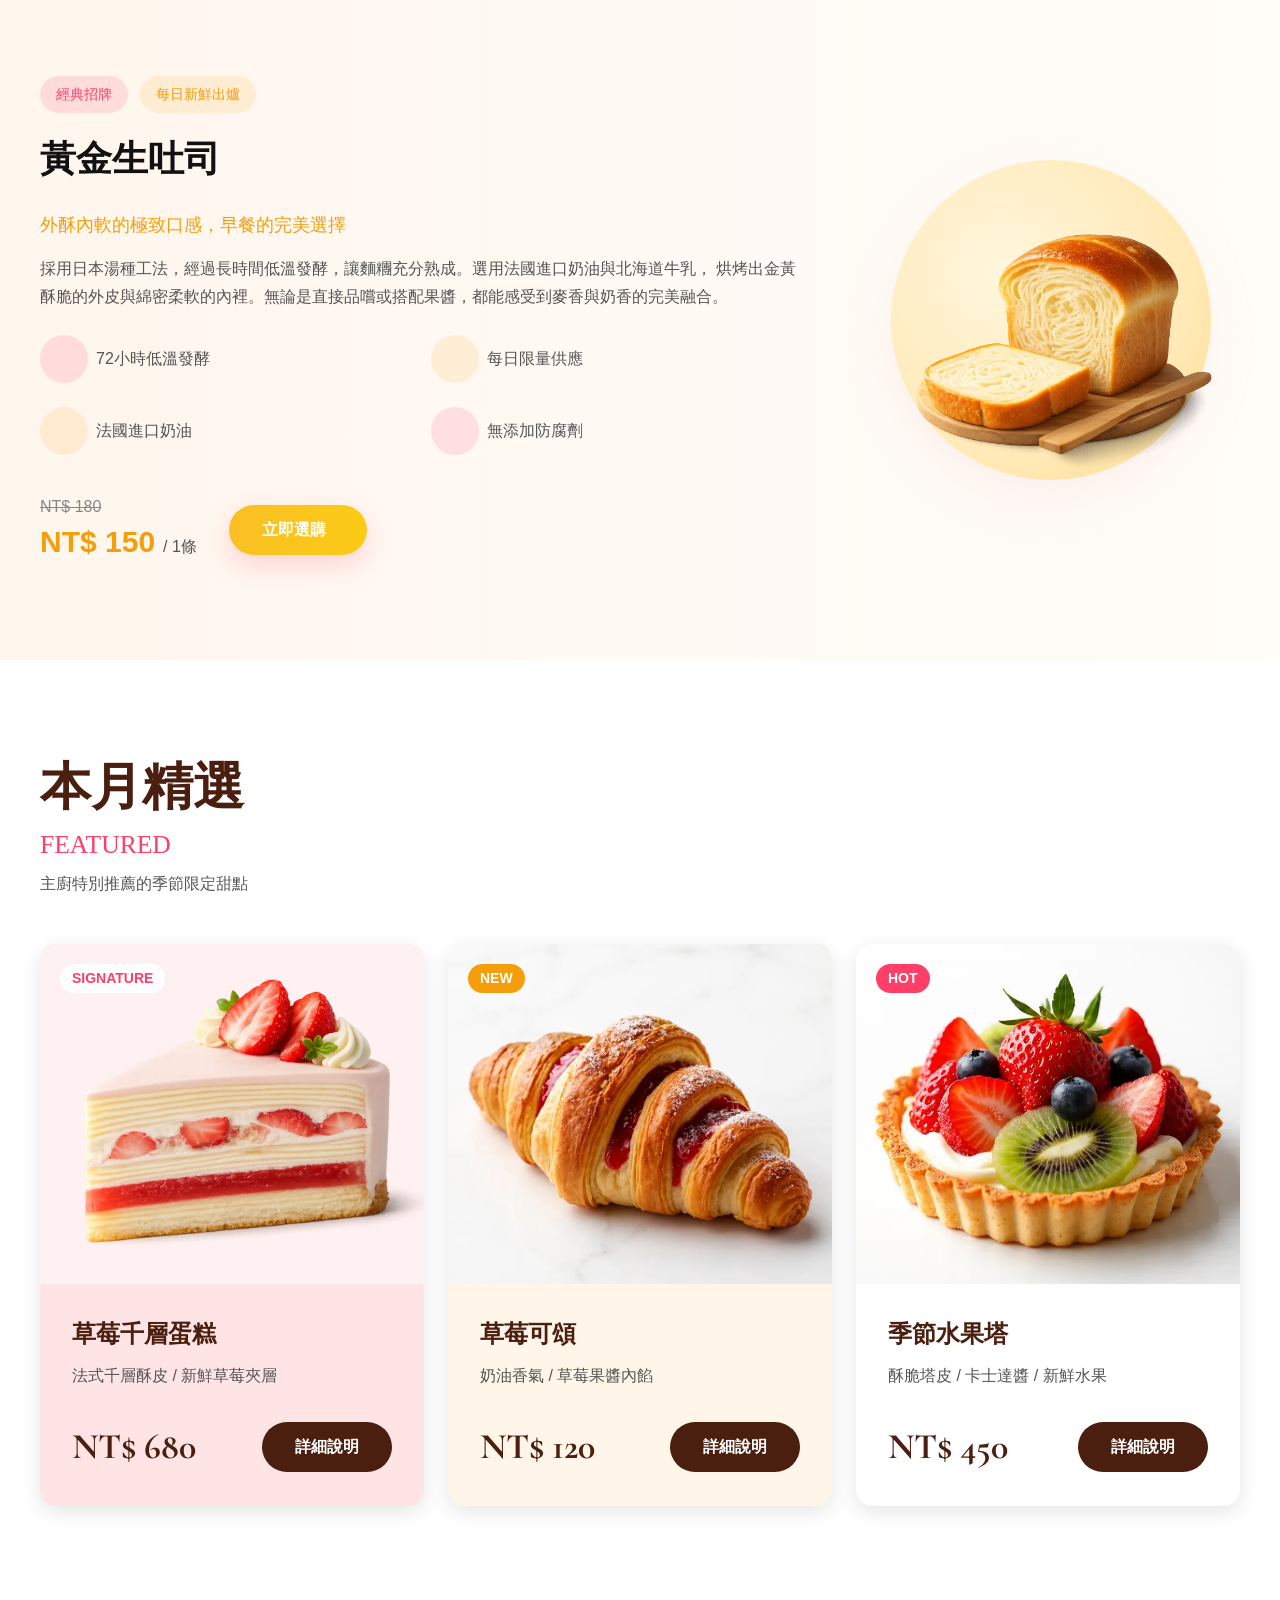
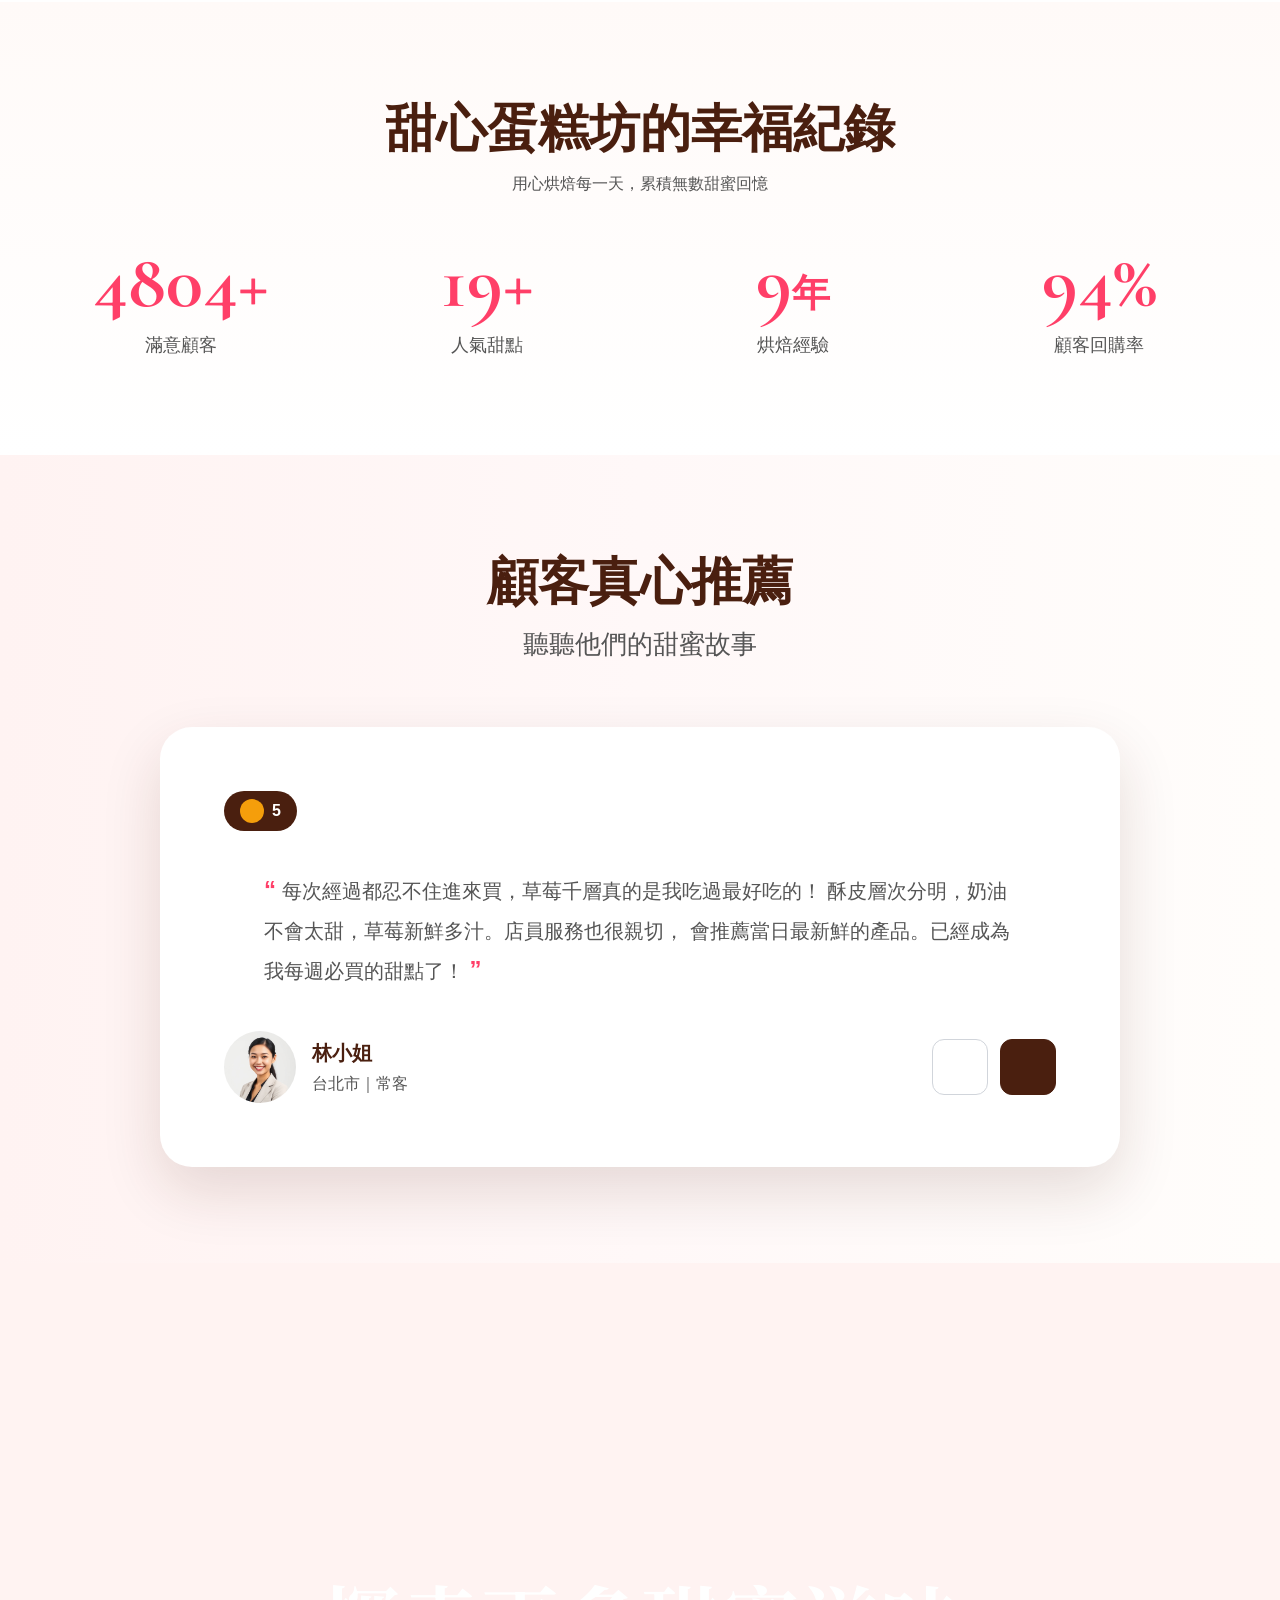
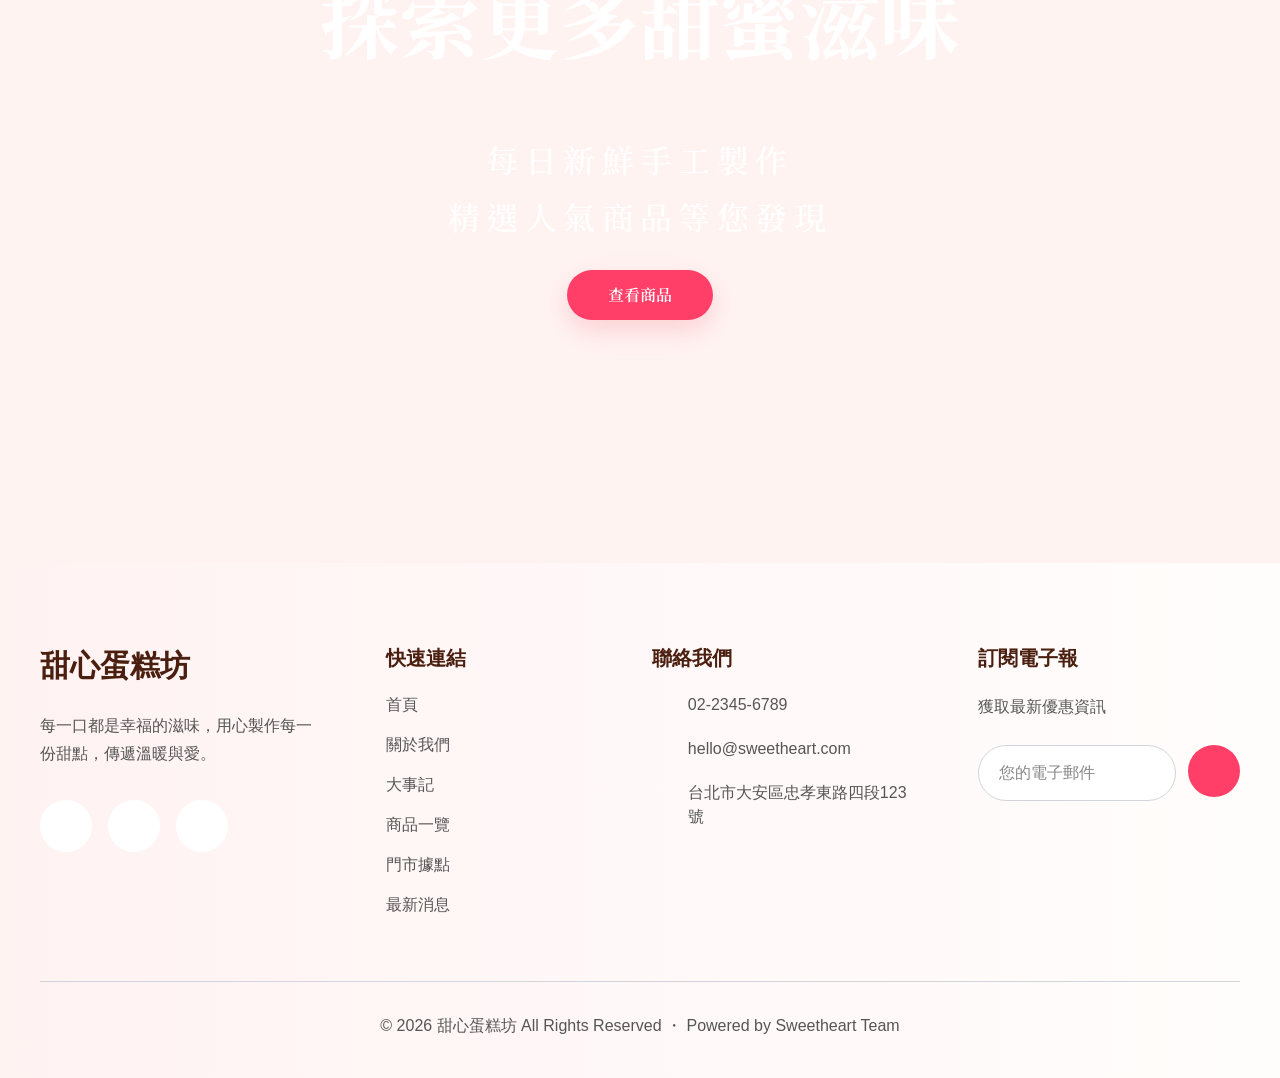
==== commit 53505c93: "修改字體、icon載入" ====
--- a/index.html
+++ b/index.html
@@ -10,18 +10,13 @@
   <link rel="preconnect" href="https://fonts.googleapis.com">
   <link rel="preconnect" href="https://fonts.gstatic.com" crossorigin>
 
-  <!-- Google Font思源宋體 -->
-  <link href="https://fonts.googleapis.com/css2?family=Noto+Serif+TC:wght@200..900&display=swap" rel="stylesheet">
-
-  <!-- Google Font Playfair Display SC -->
+  <!-- Google Font思源宋體、Playfair Display SC、Cormorant Garamond -->
   <link
-    href="https://fonts.googleapis.com/css2?family=Cormorant+Garamond:ital,wght@0,700;1,700&family=Playfair+Display+SC:ital,wght@0,400;0,700;0,900;1,400;1,700;1,900&display=swap"
+    href="https://fonts.googleapis.com/css2?family=Noto+Serif+TC:wght@400;500;600;700&family=Playfair+Display+SC:wght@400;700;900&family=Cormorant+Garamond:ital,wght@0,400;0,700;1,700&display=swap"
     rel="stylesheet">
 
-  <!-- Google Font Cormorant Garamond -->
-  <link href="https://fonts.googleapis.com/css2?family=Cormorant+Garamond:ital,wght@0,300..700;1,300..700&display=swap"
-    rel="stylesheet">
-
+  <!-- 告訴瀏覽器：這張圖很重要，請早點下載。 -->
+  <link rel="preload" as="image" href="images/Baking-studio.webp" fetchpriority="high">
 
   <link href="CSS/tokens.css" rel="stylesheet">
   <link href="CSS/base.css" rel="stylesheet">
@@ -33,7 +28,7 @@
   <link href="CSS/home.css" rel="stylesheet">
 
   <!-- Font Awesome icon -->
-  <script src="https://kit.fontawesome.com/b0d15683e9.js" crossorigin="anonymous"></script>
+  <script src="https://kit.fontawesome.com/b0d15683e9.js" crossorigin="anonymous" defer></script>
 
   <script src="js/main.js" defer></script>
 
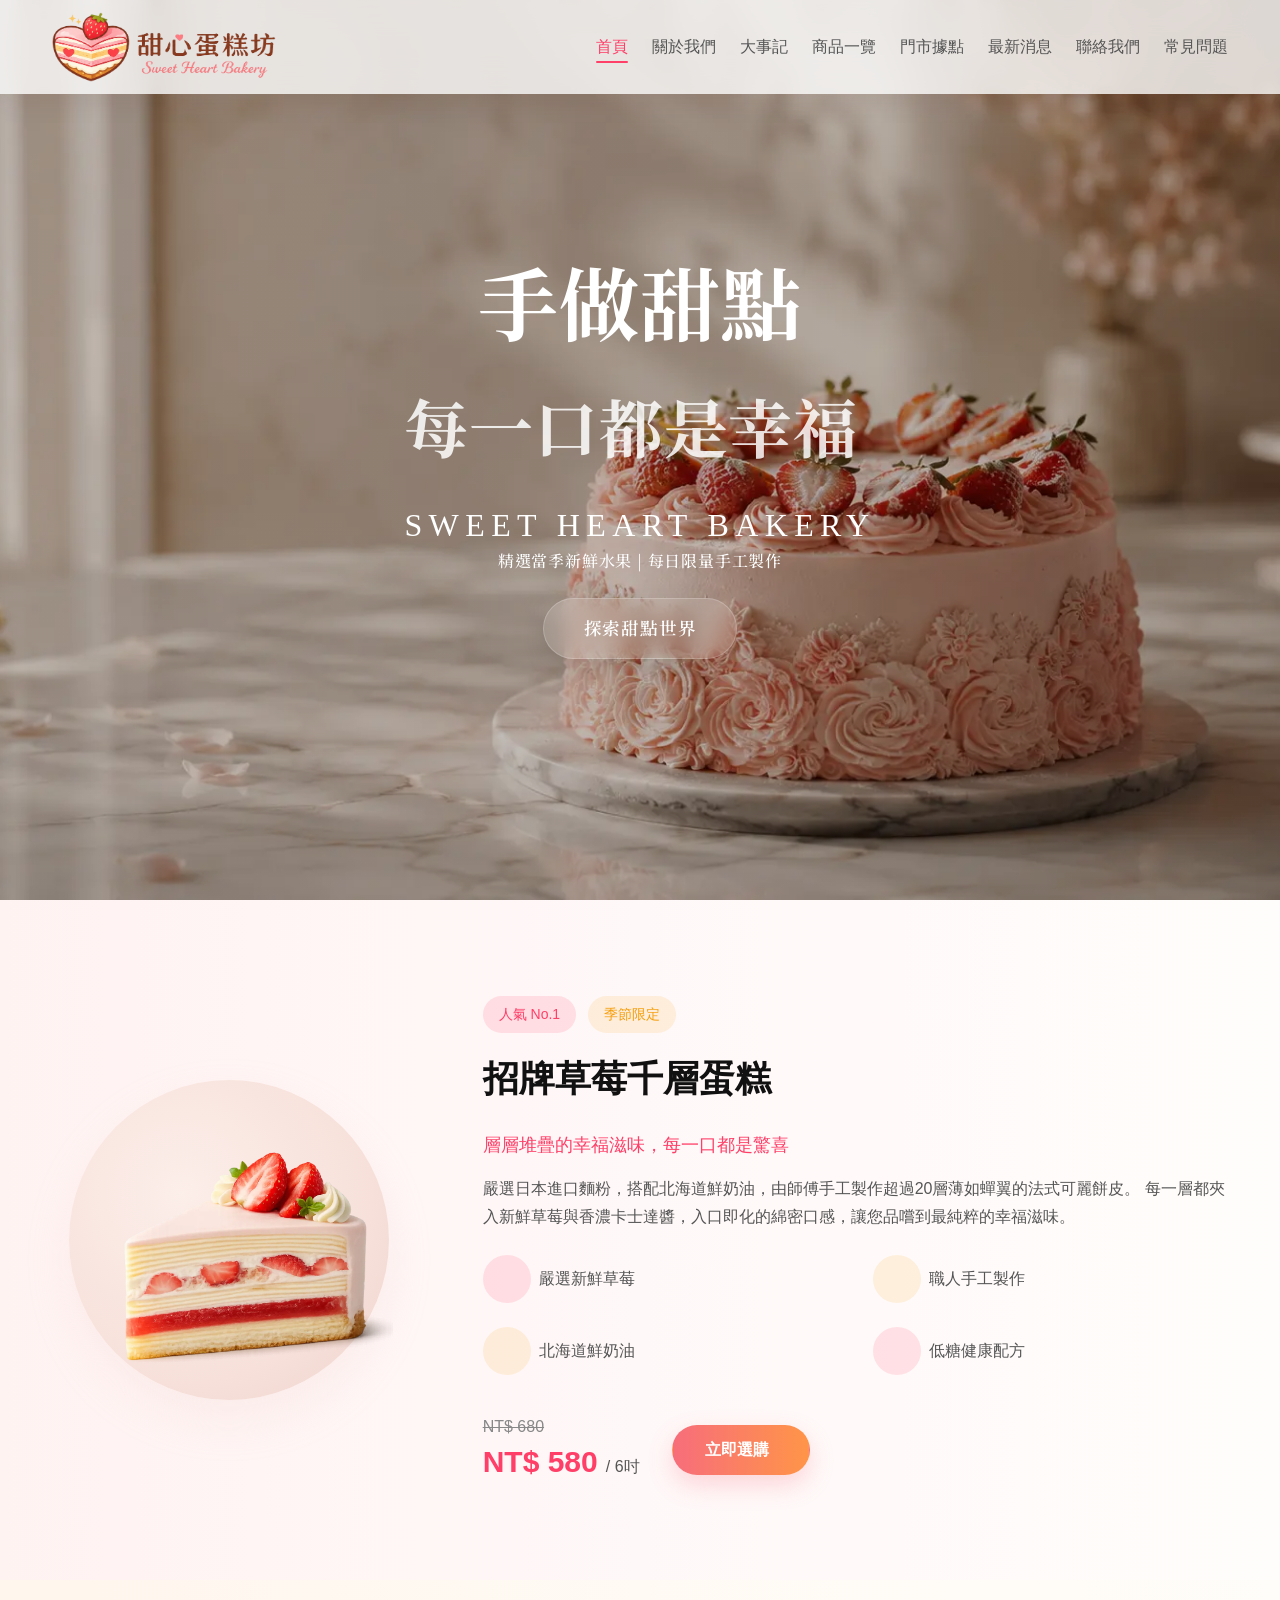
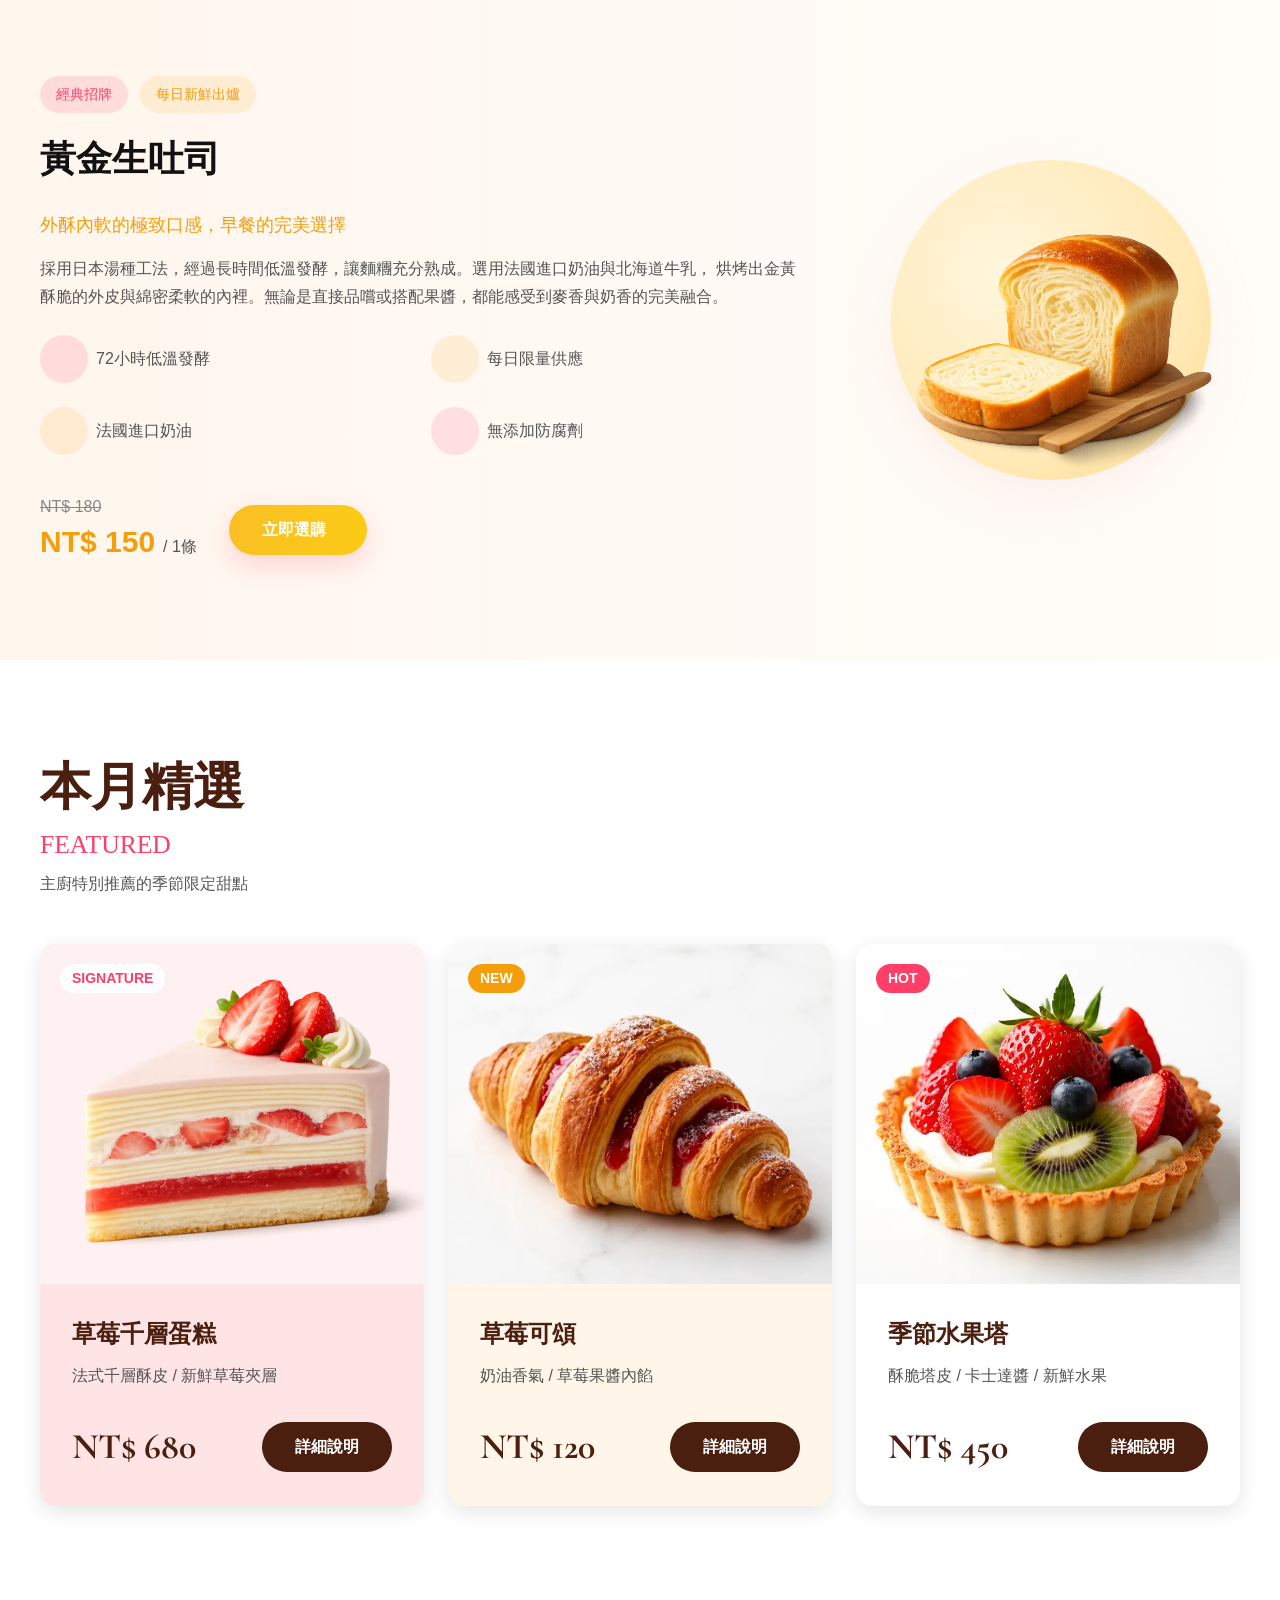
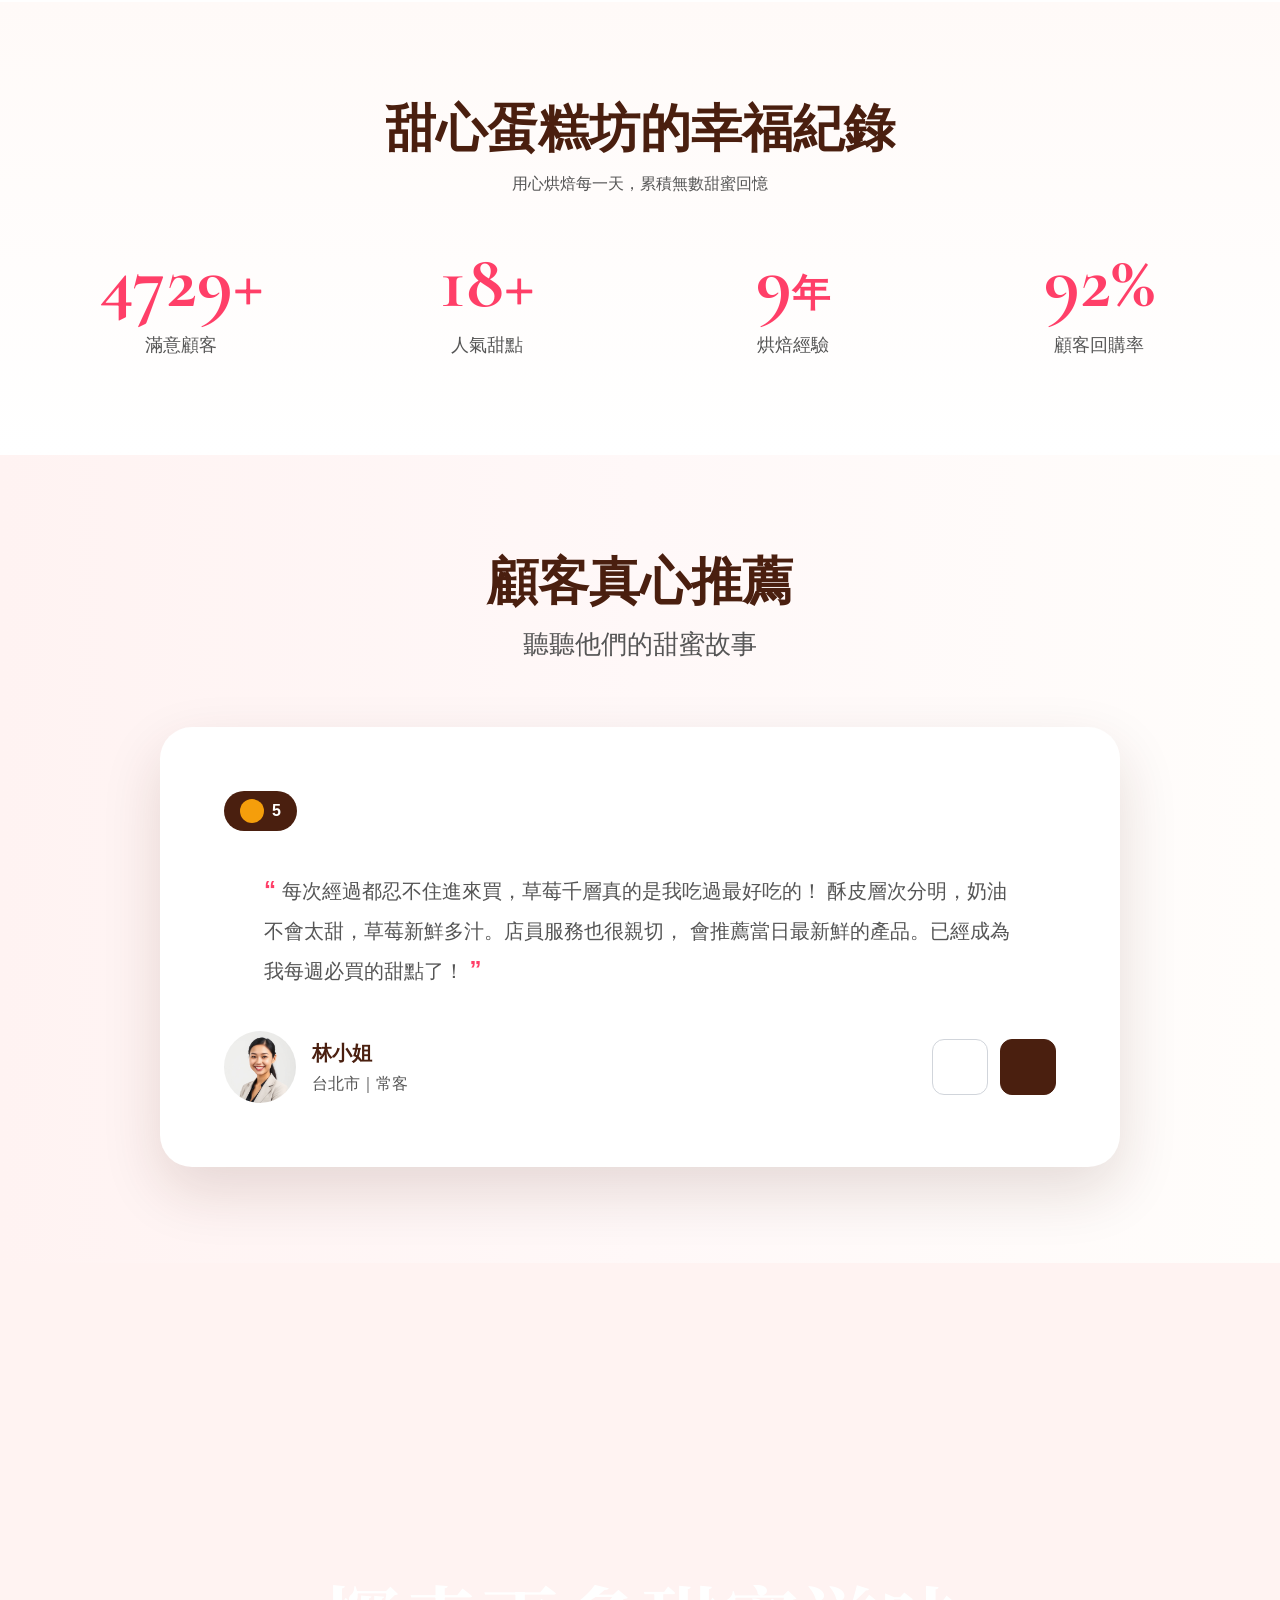
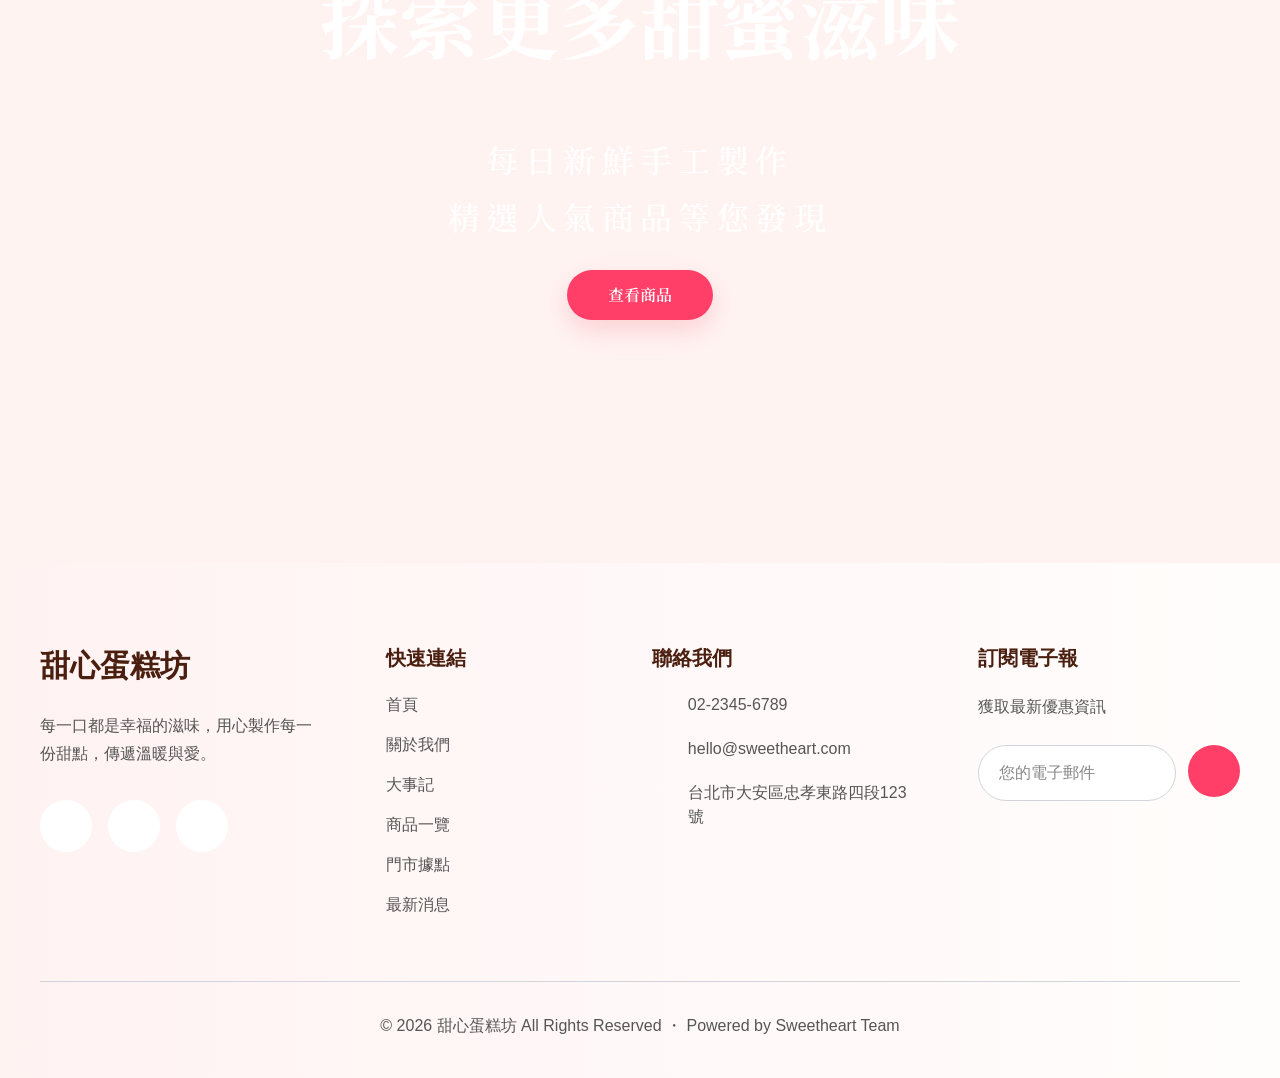
==== commit 9bf89af6: "hero圖觸控裝置改固定背景、英文加不翻譯" ====
--- a/index.html
+++ b/index.html
@@ -130,7 +130,7 @@
         <div class="hero-text">
           <h1 class="hero-title">手做甜點</h1>
           <h2 class="hero-subtitle">每一口都是幸福</h2>
-          <p class="font-playfair hero-brand ls-widest">SWEET HEART BAKERY</p>
+          <p class="font-playfair hero-brand ls-widest" translate="no">SWEET HEART BAKERY</p>
           <p class="hero-desc">精選當季新鮮水果 | 每日限量手工製作</p>
           <div class="hero-actions">
             <a href="#featured-products--strawberry" class="btn btn-primary rounded-pill glass">
@@ -177,12 +177,12 @@
 
             <div class="featured-product__purchase">
               <div class="product-price">
-                <span class="product-price__original">
+                <span class="product-price__original" translate="no">
                   NT$ 680
                 </span>
 
                 <div class="product-price__current">
-                  <span class="product-price__amount text-brand-primary">
+                  <span class="product-price__amount text-brand-primary" translate="no">
                     NT$ 580
                   </span>
 
@@ -238,12 +238,12 @@
 
             <div class="featured-product__purchase">
               <div class="product-price">
-                <span class="product-price__original">
+                <span class="product-price__original" translate="no">
                   NT$ 180
                 </span>
 
                 <div class="product-price__current">
-                  <span class="product-price__amount text-brand-secondary">
+                  <span class="product-price__amount text-brand-secondary" translate="no">
                     NT$ 150
                   </span>
 
@@ -269,13 +269,13 @@
 
         <div class="monthly-featured__header">
           <h2 class="heading section-title">本月精選</h2>
-          <p class="font-playfair monthly-featured__en">FEATURED</p>
+          <p class="font-playfair monthly-featured__en" translate="no">FEATURED</p>
           <p class="monthly-featured__desc">主廚特別推薦的季節限定甜點</p>
         </div>
 
         <div class="grid grid-3">
           <article class="product-card product-card--pink" data-product="layer-cake-strawberry">
-            <span class="product-card__tag tag--white tag--text-primary">SIGNATURE</span>
+            <span class="product-card__tag tag--white tag--text-primary" translate="no">SIGNATURE</span>
 
             <div class="product-card__image">
               <picture>
@@ -291,14 +291,14 @@
               <p class="product-card__desc">法式千層酥皮 / 新鮮草莓夾層</p>
 
               <div class="product-card__footer">
-                <span class="product-card__price">NT$ 680</span>
+                <span class="product-card__price" translate="no">NT$ 680</span>
                 <button type="button" class="btn btn-primary product-card__btn">詳細說明</button>
               </div>
             </div>
           </article>
 
           <article class="product-card product-card--cream" data-product="croissant-strawberry">
-            <span class="product-card__tag tag--secondary-solid tag--text-white">NEW</span>
+            <span class="product-card__tag tag--secondary-solid tag--text-white" translate="no">NEW</span>
 
             <div class="product-card__image">
               <picture>
@@ -314,14 +314,14 @@
               <p class="product-card__desc">奶油香氣 / 草莓果醬內餡</p>
 
               <div class="product-card__footer">
-                <span class="product-card__price">NT$ 120</span>
+                <span class="product-card__price" translate="no">NT$ 120</span>
                 <button type="button" class="btn btn-primary product-card__btn">詳細說明</button>
               </div>
             </div>
           </article>
 
           <article class="product-card" data-product="tower-seasonal-fruit">
-            <span class="product-card__tag tag--primary-solid tag--text-white">HOT</span>
+            <span class="product-card__tag tag--primary-solid tag--text-white" translate="no">HOT</span>
 
             <div class="product-card__image">
               <picture>
@@ -337,7 +337,7 @@
               <p class="product-card__desc">酥脆塔皮 / 卡士達醬 / 新鮮水果</p>
 
               <div class="product-card__footer">
-                <span class="product-card__price">NT$ 450</span>
+                <span class="product-card__price" translate="no">NT$ 450</span>
                 <button type="button" class="btn btn-primary product-card__btn">詳細說明</button>
               </div>
             </div>
@@ -578,7 +578,7 @@
         </div>
 
         <!-- 價格 -->
-        <p id="modal-price" class="modal__price">
+        <p id="modal-price" class="modal__price" translate="no">
         </p>
 
         <!-- 商品說明 -->
--- a/CSS/style.css
+++ b/CSS/style.css
@@ -7,8 +7,6 @@
     background-position: center;
     background-repeat: no-repeat;
 
-
-
     /* 視差滾動 */
     background-attachment: fixed;
 
@@ -1010,6 +1008,10 @@
         background: var(--white);
     }
 
+    .cover-section {
+        background-attachment: scroll;
+        background-position: center center;
+    }
 
     /* 頁尾 */
     .site-footer__grid {
@@ -1129,4 +1131,10 @@
         display: block;
     }
 
+}
+
+@media (hover: none) and (pointer: coarse) {
+    .cover-section {
+        background-attachment: scroll;
+    }
 }
